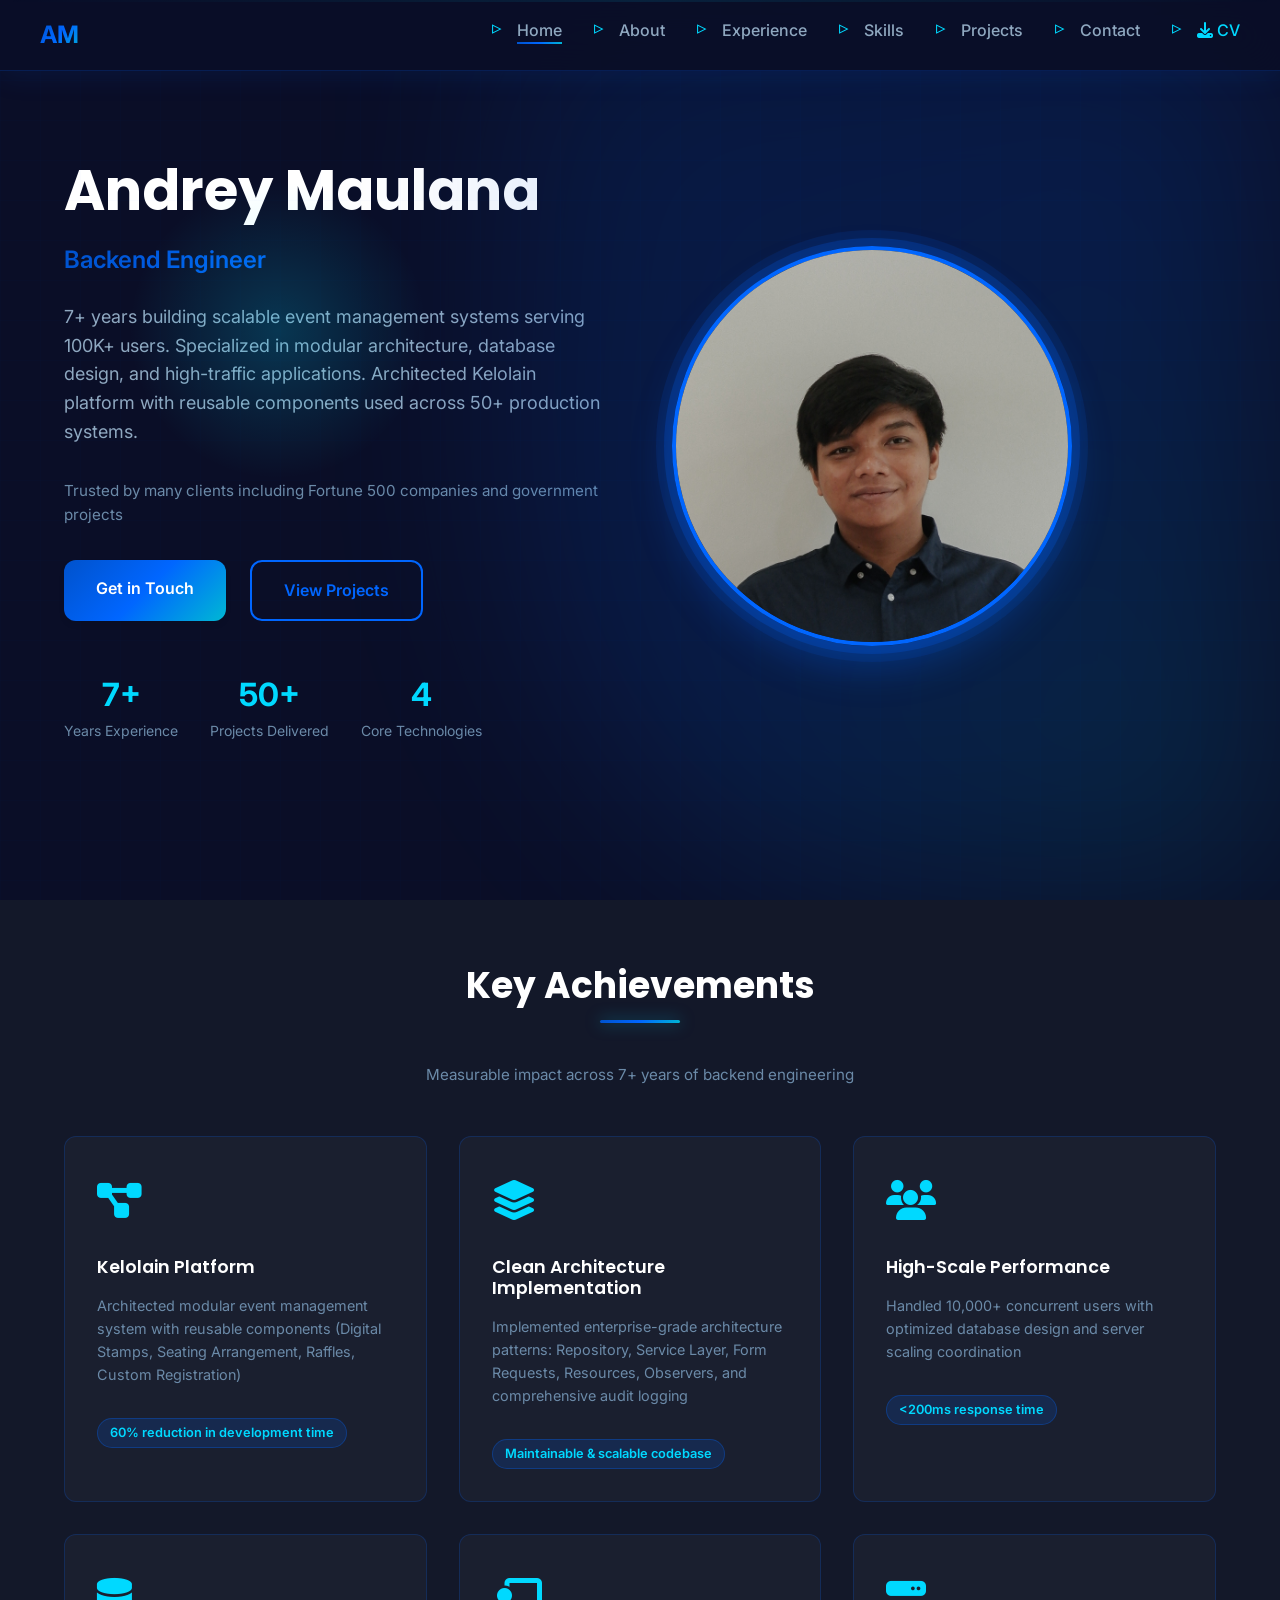
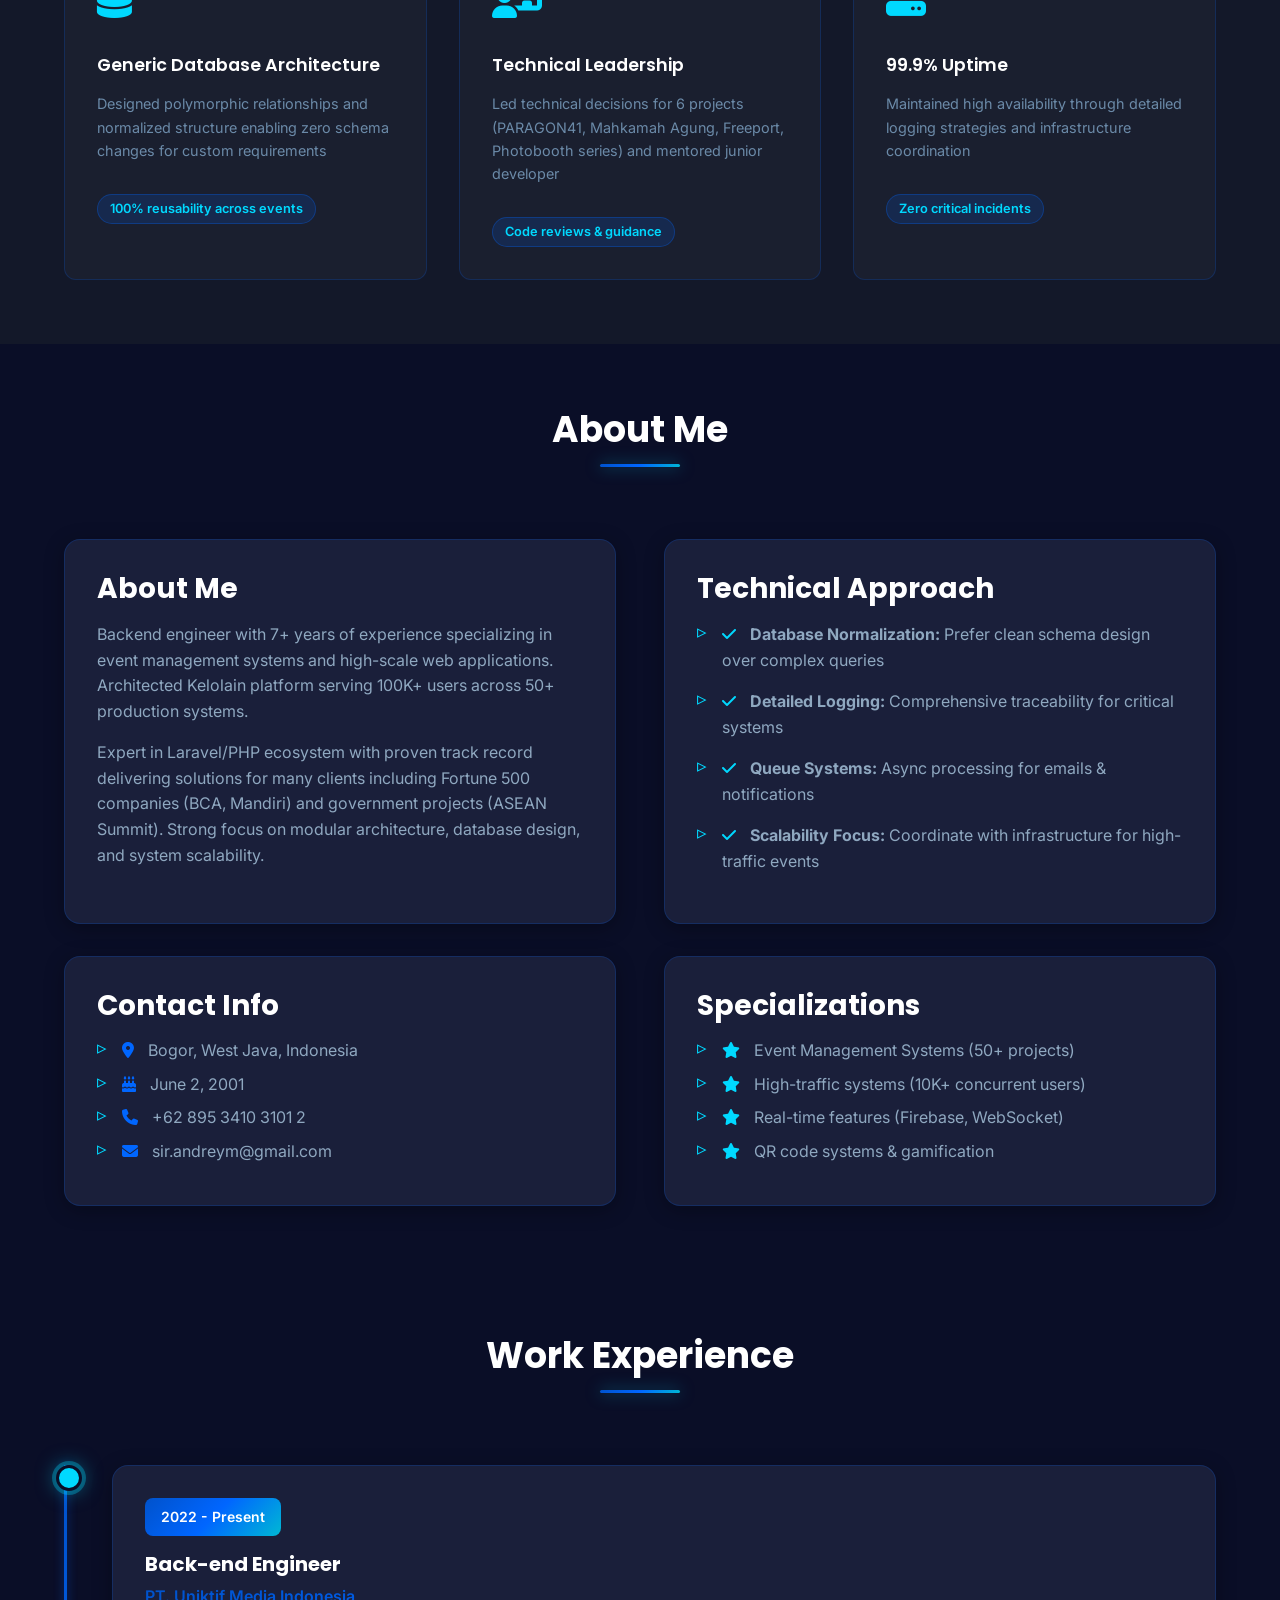
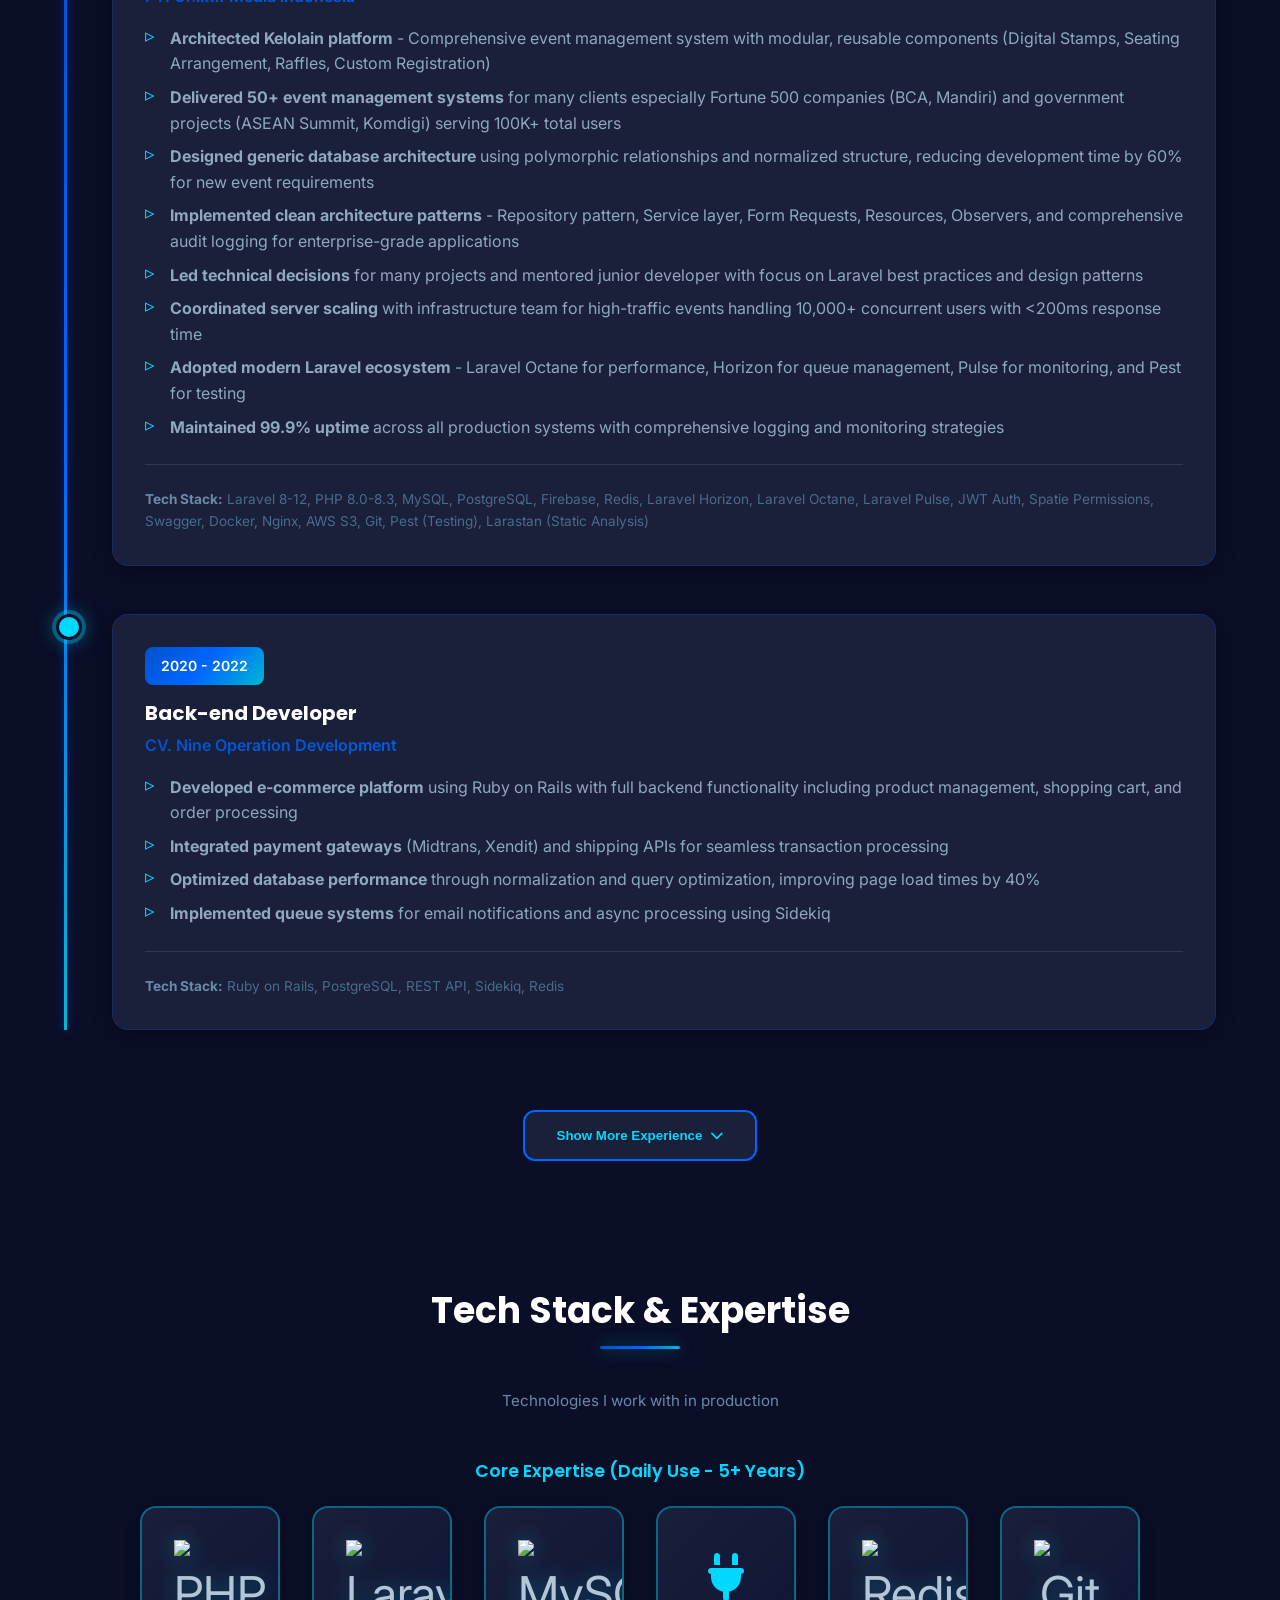
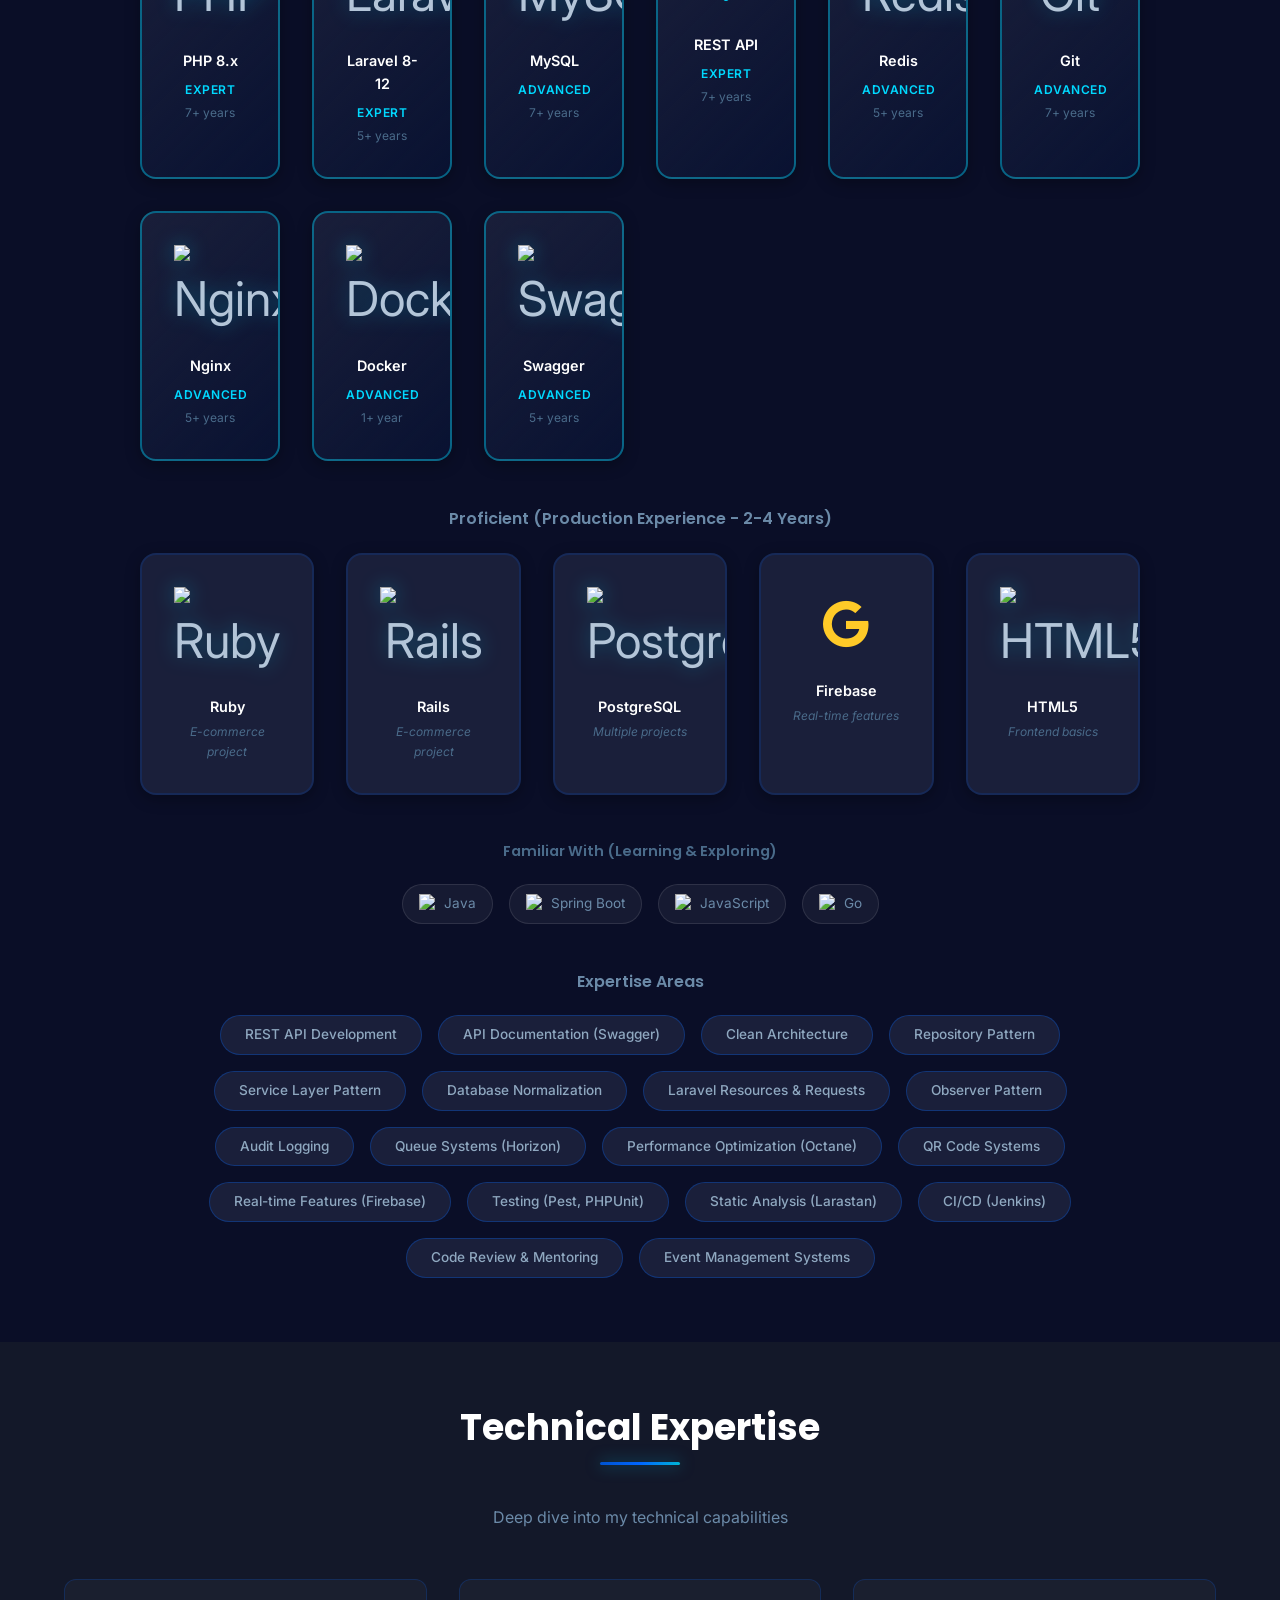
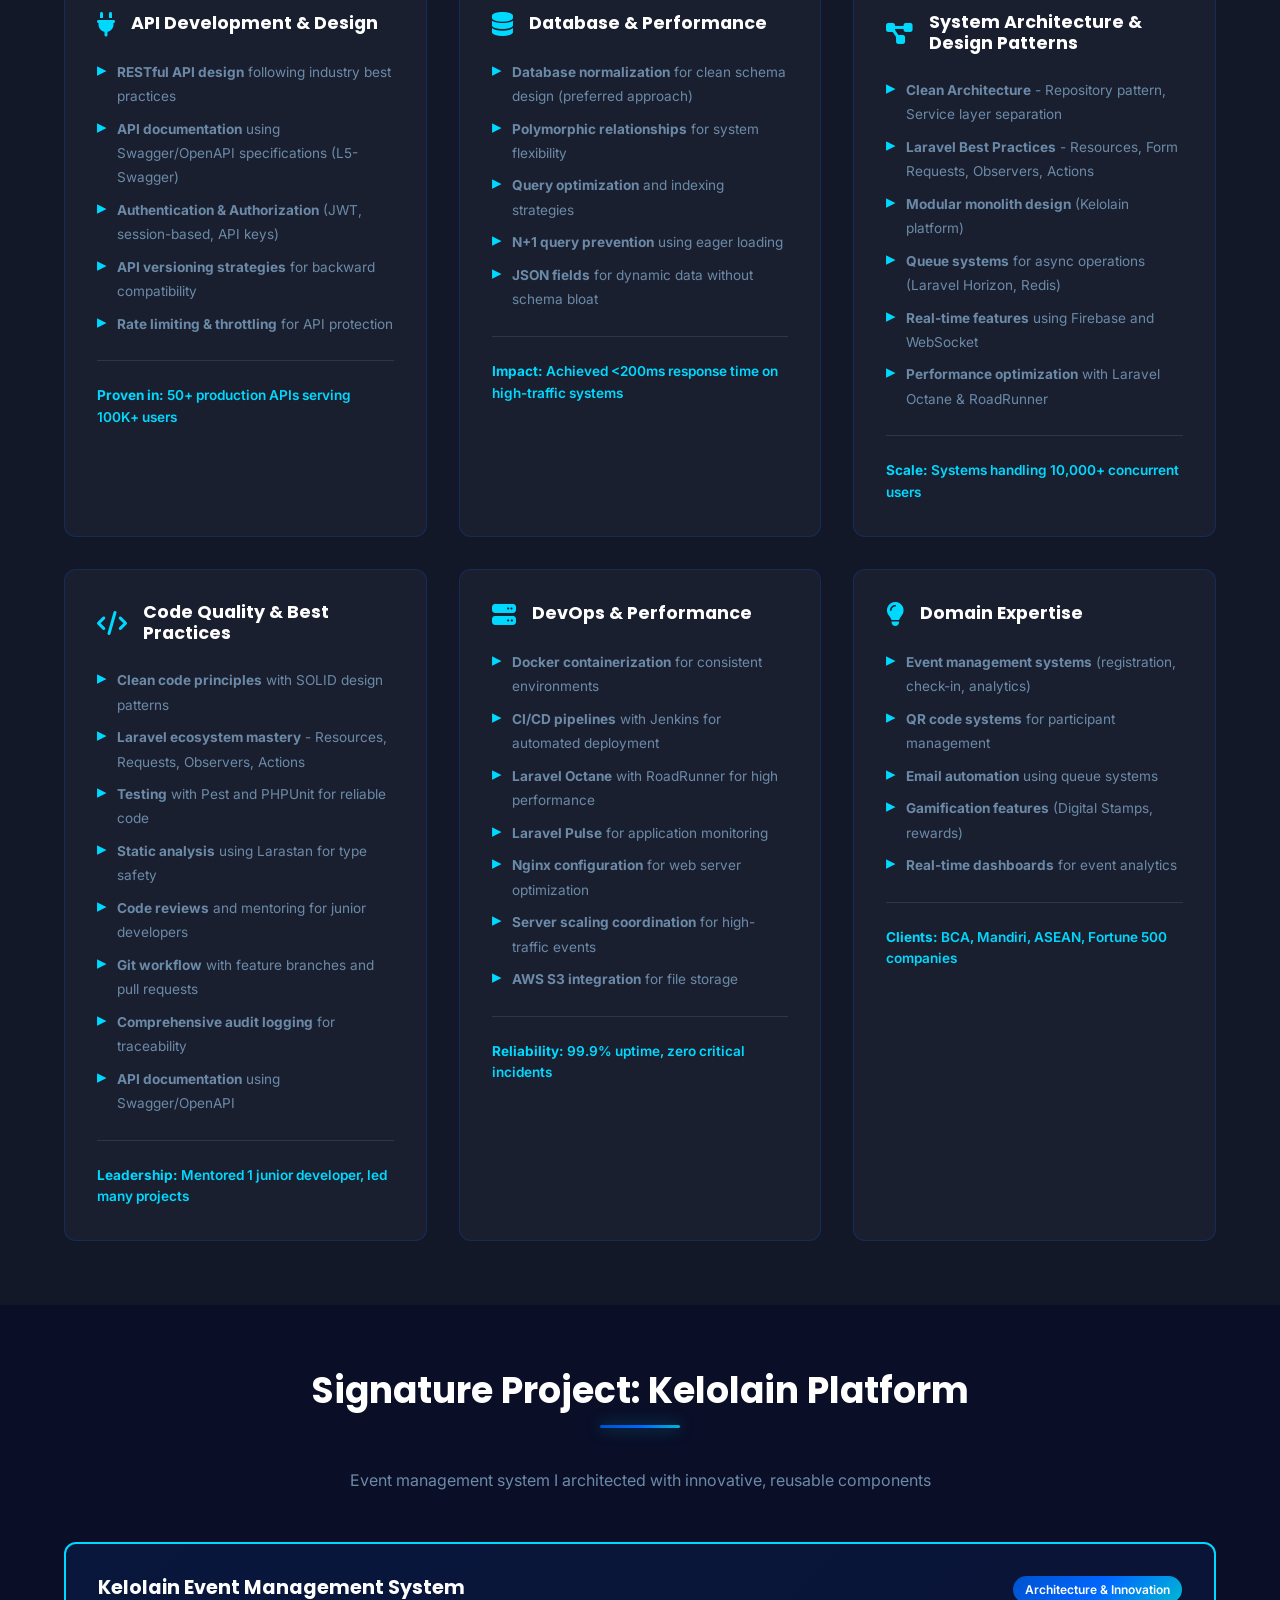
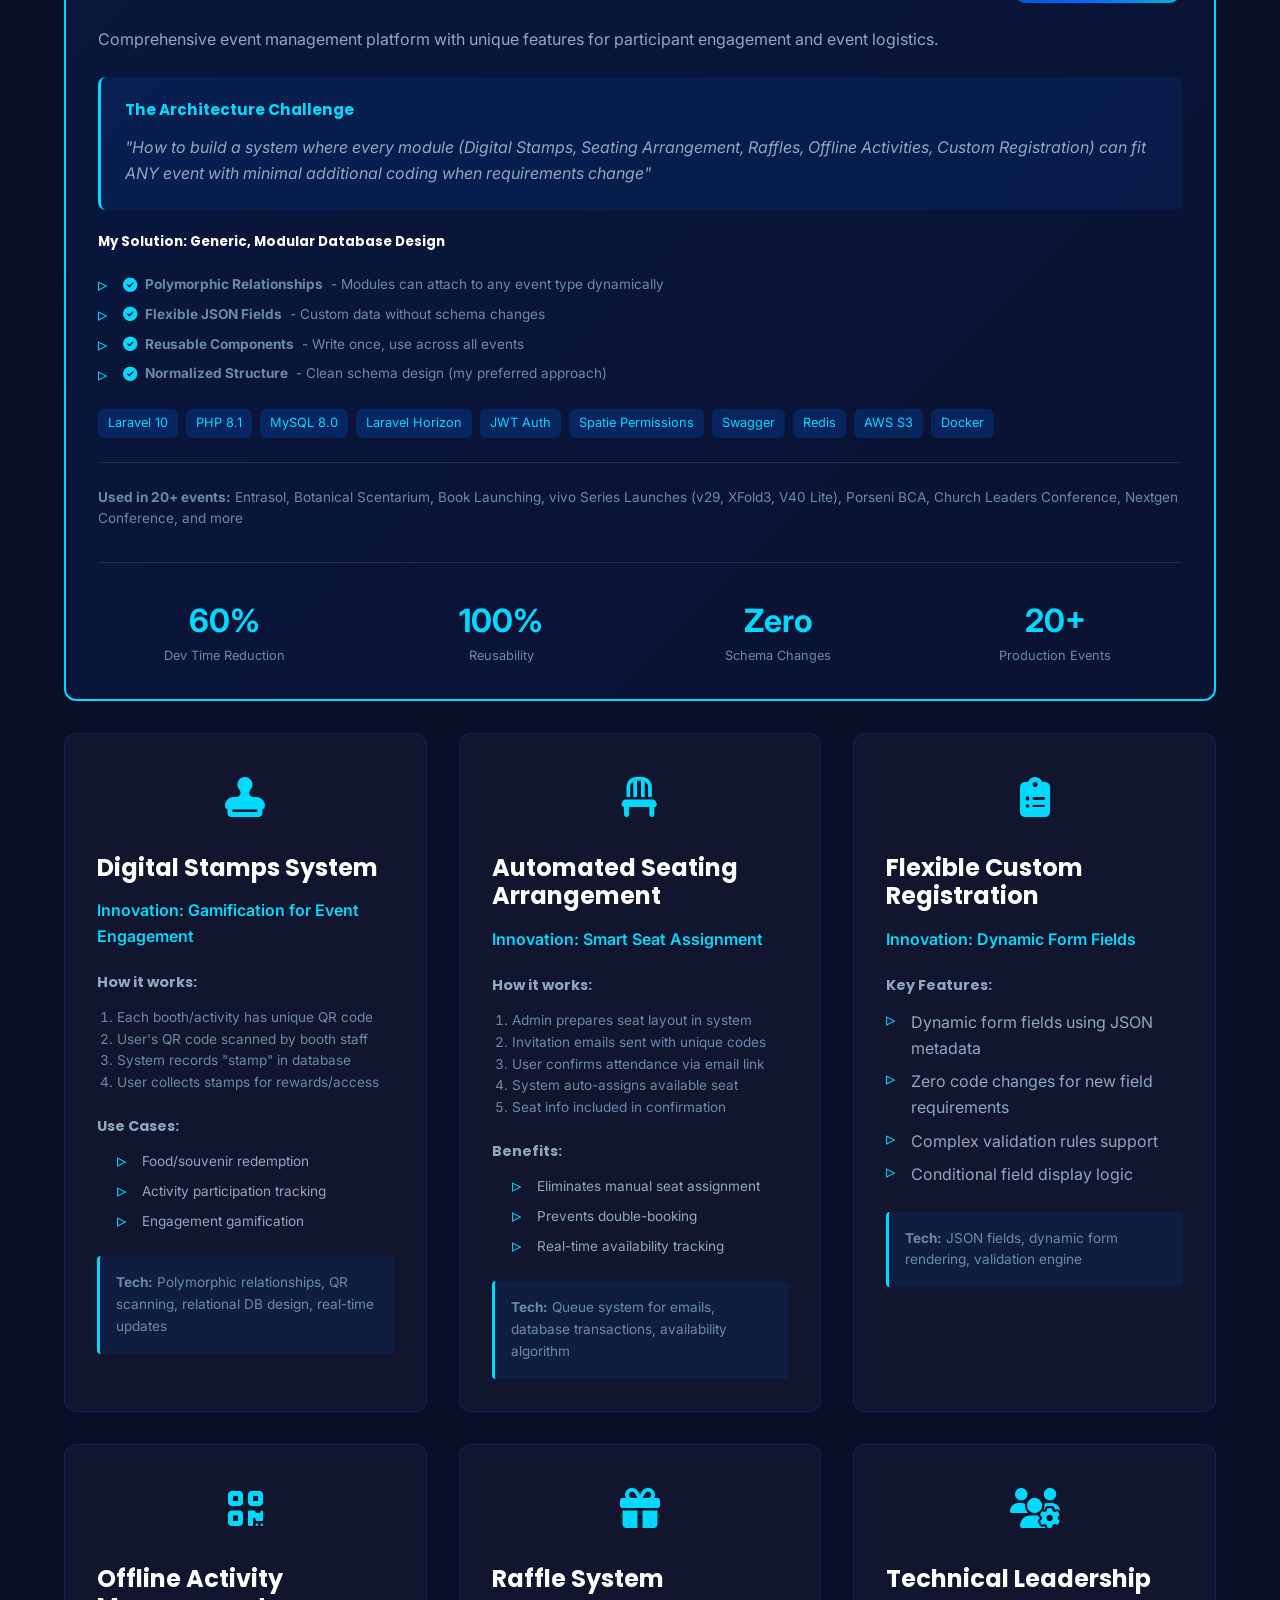
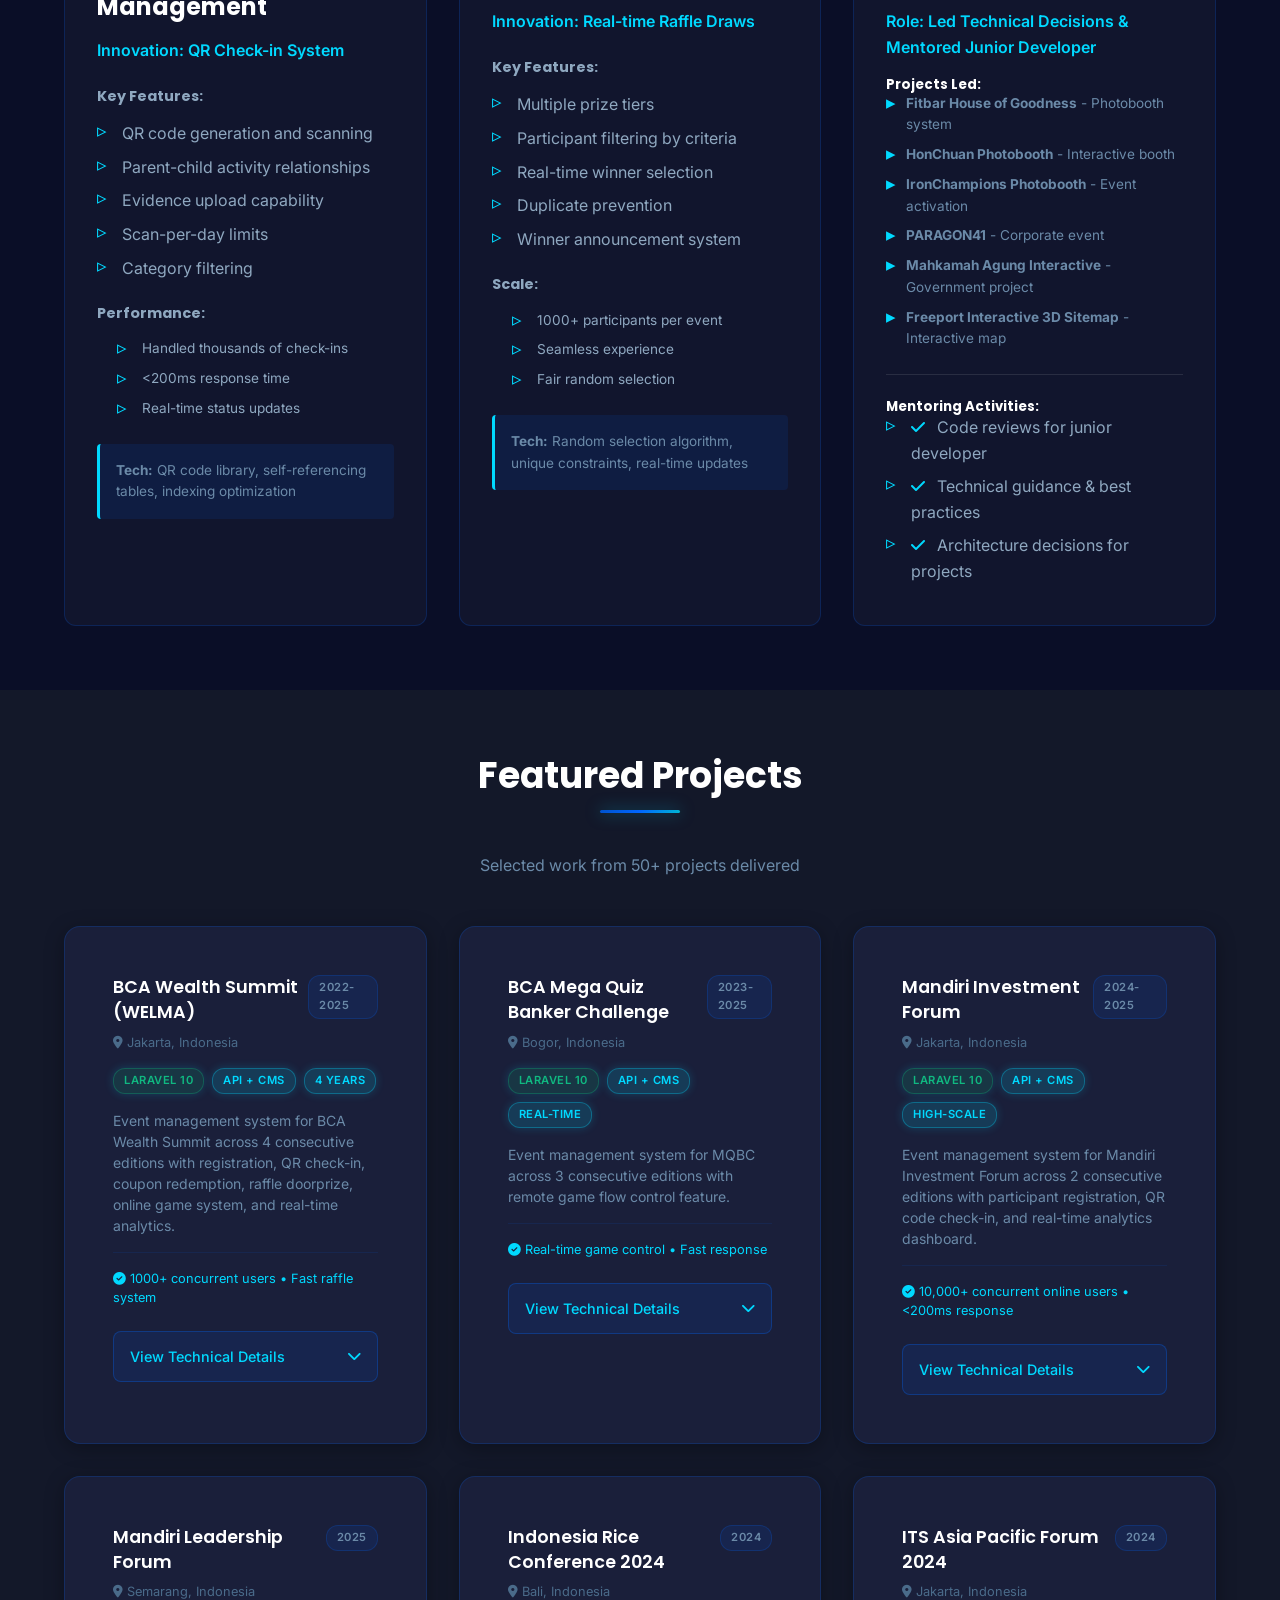
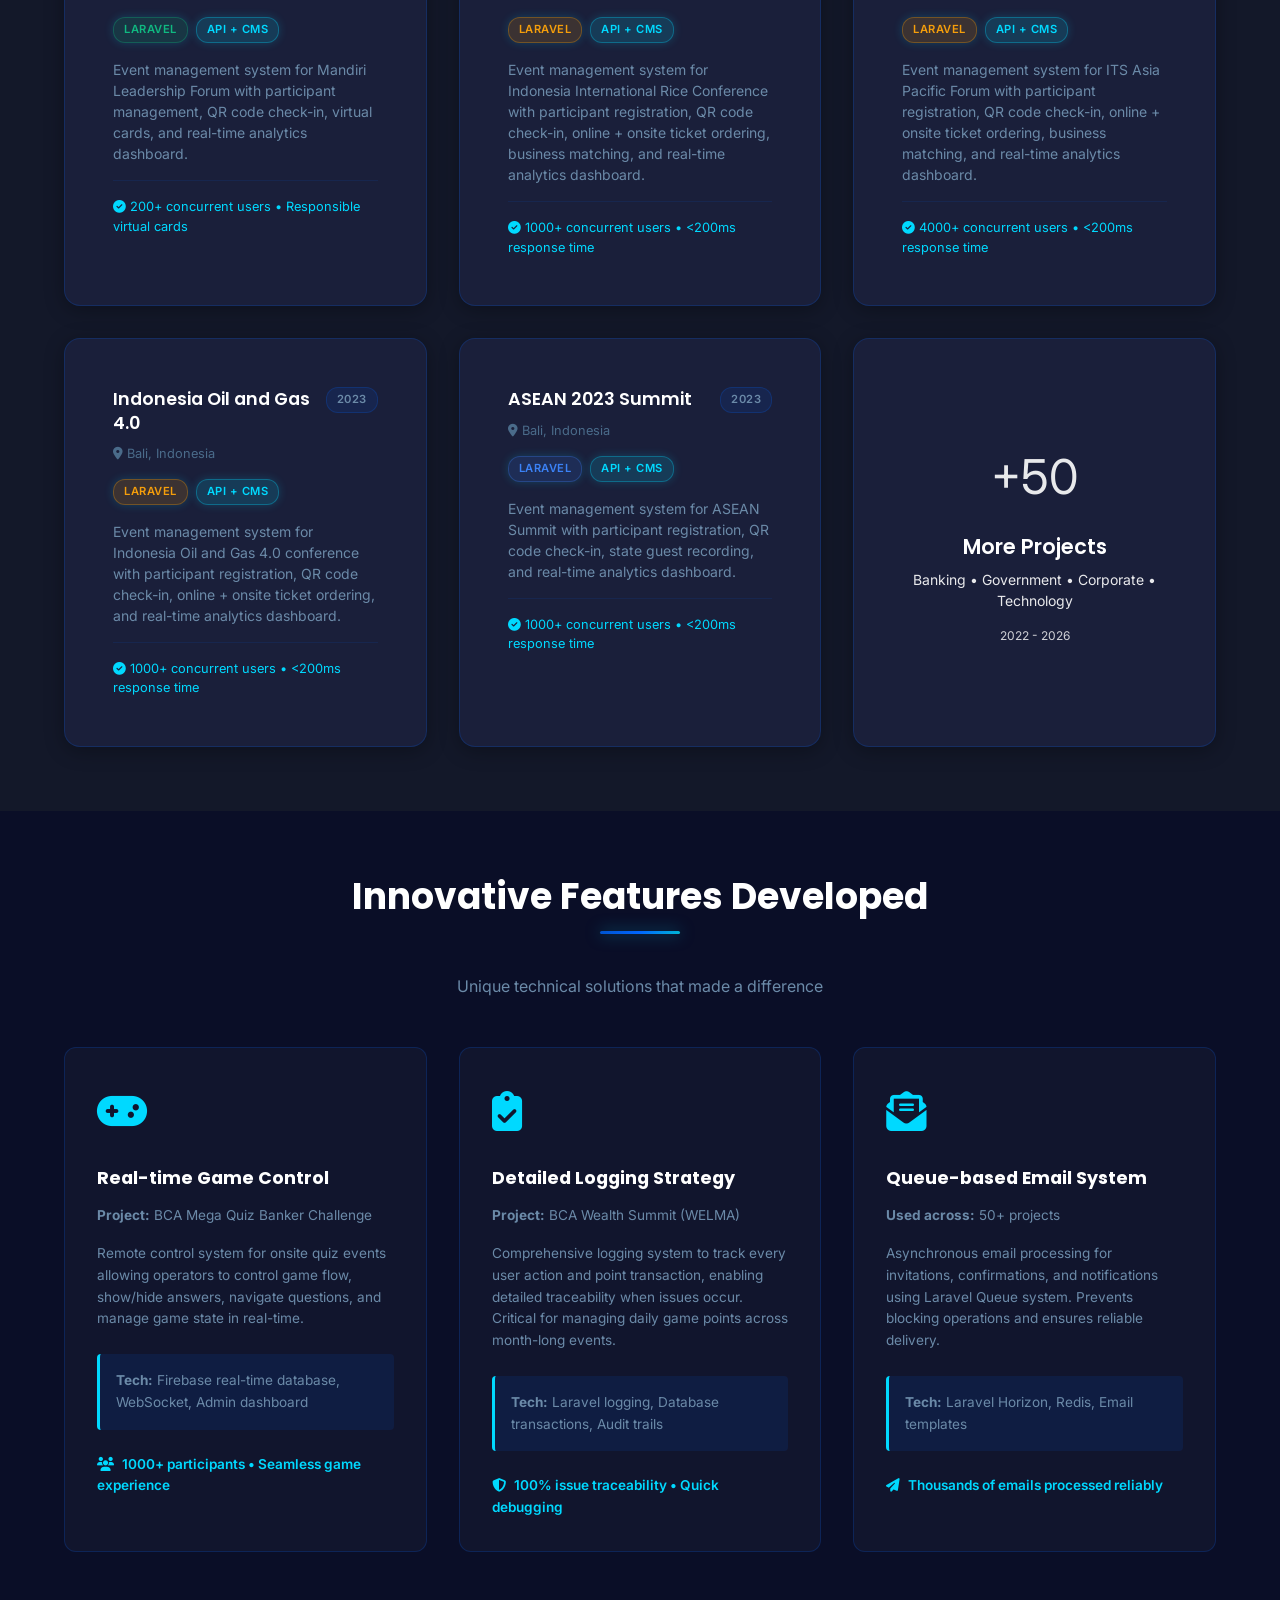
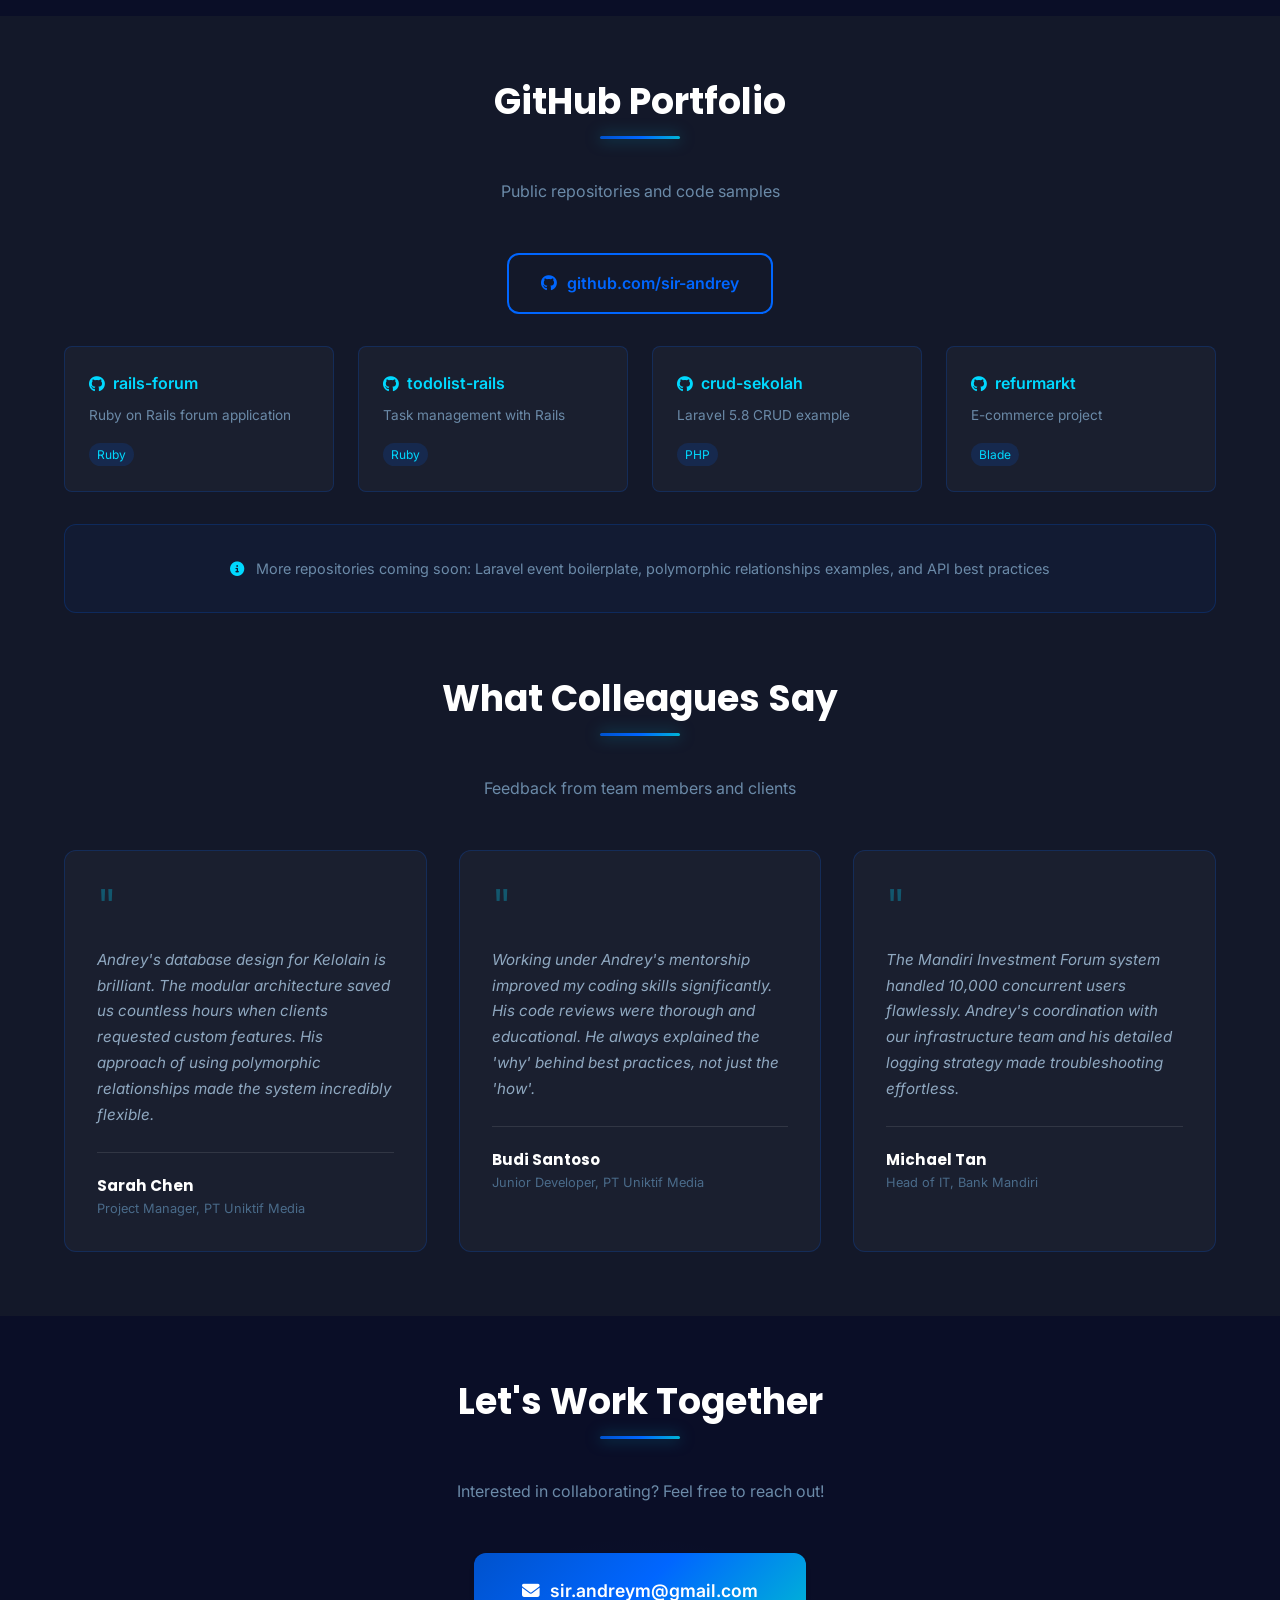
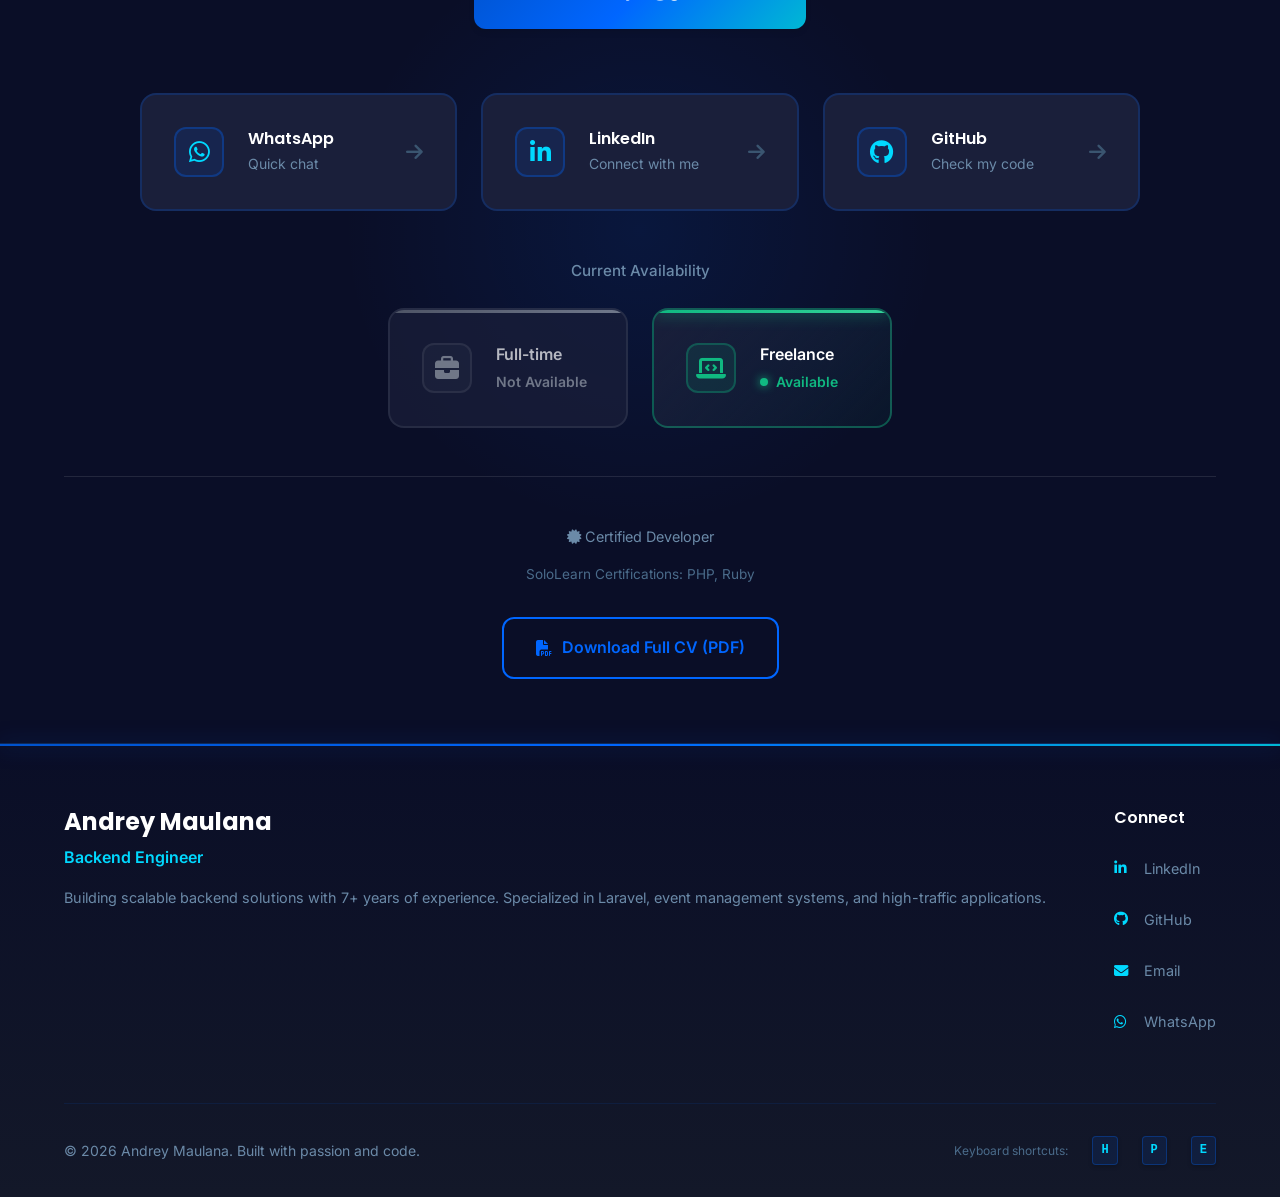
==== index.html @ e0f8d5b8 "Initial commit: Professional CV website - Clean deployment version" ====
<!DOCTYPE html>
<html lang="id">
<head>
  <meta charset="UTF-8">
  <meta name="viewport" content="width=device-width, initial-scale=1.0">
  <meta name="description" content="Andrey Maulana - Senior Backend Engineer with 7+ years experience. Specialized in Laravel, PHP, and event management systems. Architected Kelolain platform serving 100K+ users. Proven track record with BCA, Mandiri, ASEAN.">
  <meta name="keywords" content="Backend Engineer, Laravel Expert, PHP Developer, System Architect, Event Management Systems, REST API, Database Design, Jakarta, Indonesia, BCA, Mandiri">
  <meta name="author" content="Andrey Maulana">
  
  <!-- Open Graph Meta Tags -->
  <meta property="og:title" content="Andrey Maulana - Senior Backend Engineer">
  <meta property="og:description" content="Laravel Expert | System Architect | 7+ Years Experience. Architected Kelolain platform serving 100K+ users.">
  <meta property="og:image" content="assets/images/profile.jpg">
  <meta property="og:type" content="website">
  
  <!-- Twitter Card Meta Tags -->
  <meta name="twitter:card" content="summary_large_image">
  <meta name="twitter:title" content="Andrey Maulana - Senior Backend Engineer">
  <meta name="twitter:description" content="Laravel Expert | System Architect | 7+ Years Experience">
  
  <title>Andrey Maulana - Back-end Engineer</title>
  
  <!-- Favicon -->
  <link rel="icon" type="image/png" href="assets/images/favicon.png">
  
  <!-- Google Fonts -->
  <link rel="preconnect" href="https://fonts.googleapis.com">
  <link rel="preconnect" href="https://fonts.gstatic.com" crossorigin>
  <link href="https://fonts.googleapis.com/css2?family=Inter:wght@300;400;500;600;700&family=Poppins:wght@600;700;800&display=swap" rel="stylesheet">
  
  <!-- Font Awesome for Icons -->
  <link rel="stylesheet" href="https://cdnjs.cloudflare.com/ajax/libs/font-awesome/6.4.0/css/all.min.css">
  
  <!-- Custom CSS -->
  <link rel="stylesheet" href="assets/css/style.css">
</head>
<body>

  <!-- Scanline Effect -->
  <div class="scanline"></div>

  <!-- Header/Navigation -->
  <header class="header">
    <nav class="nav container">
      <div class="nav-logo">AM</div>
      <ul class="nav-menu">
        <li><a href="#home" class="nav-link active">Home</a></li>
        <li><a href="#about" class="nav-link">About</a></li>
        <li><a href="#experience" class="nav-link">Experience</a></li>
        <li><a href="#skills" class="nav-link">Skills</a></li>
        <li><a href="#projects" class="nav-link">Projects</a></li>
        <li><a href="#contact" class="nav-link">Contact</a></li>
        <li><a href="assets/cv/Andrey-Maulana-CV.pdf" download class="nav-link" style="color: var(--electric-blue);"><i class="fas fa-download"></i> CV</a></li>
      </ul>
      <button class="menu-toggle" aria-label="Toggle menu">
        <span></span>
        <span></span>
        <span></span>
      </button>
    </nav>
  </header>

  <!-- Hero Section -->
  <section id="home" class="hero section">
    <!-- Tech Grid Background -->
    <div style="position: absolute; top: 0; left: 0; right: 0; bottom: 0; opacity: 0.03; pointer-events: none; z-index: 0;">
      <svg width="100%" height="100%" xmlns="http://www.w3.org/2000/svg">
        <defs>
          <pattern id="grid" width="40" height="40" patternUnits="userSpaceOnUse">
            <path d="M 40 0 L 0 0 0 40" fill="none" stroke="#0066ff" stroke-width="1"/>
          </pattern>
        </defs>
        <rect width="100%" height="100%" fill="url(#grid)" />
      </svg>
    </div>
    <div class="container">
      <div class="hero-content">
        <div class="hero-text">
                    <h1>Andrey Maulana</h1>
          <p class="subtitle text-gradient">Backend Engineer</p>
          <p>7+ years building scalable event management systems serving 100K+ users. Specialized in modular architecture, database design, and high-traffic applications. Architected Kelolain platform with reusable components used across 50+ production systems.</p>
          <p style="margin-top: var(--spacing-sm); color: var(--gray-400); font-size: 0.95rem;">Trusted by many clients including Fortune 500 companies and government projects</p>
          <div class="hero-buttons">
            <a href="#contact" class="btn btn-primary">Get in Touch</a>
            <a href="#projects" class="btn btn-outline">View Projects</a>
          </div>
          
          <!-- Tech Stats -->
          <div style="display: flex; gap: var(--spacing-lg); margin-top: var(--spacing-xl); flex-wrap: wrap;">
            <div style="text-align: center;">
                            <div style="font-size: 2rem; font-weight: 700; color: var(--electric-blue);">7+</div>
              <div style="font-size: 0.875rem; color: var(--gray-400);">Years Experience</div>
            </div>
            <div style="text-align: center;">
                            <div style="font-size: 2rem; font-weight: 700; color: var(--electric-blue);">50+</div>
              <div style="font-size: 0.875rem; color: var(--gray-400);">Projects Delivered</div>
            </div>
            <div style="text-align: center;">
                            <div style="font-size: 2rem; font-weight: 700; color: var(--electric-blue);">4</div>
              <div style="font-size: 0.875rem; color: var(--gray-400);">Core Technologies</div>
            </div>
          </div>
        </div>
        <div class="hero-image">
          <img src="assets/images/profile.jpg" alt="Andrey Maulana" class="profile-photo">
        </div>
      </div>
    </div>
  </section>

  <!-- Key Achievements Section -->
  <section id="achievements" class="section" style="background: var(--dark-surface);">
    <div class="container">
      <div class="section-title">
        <h2>Key Achievements</h2>
        <p style="color: var(--gray-400); margin-top: var(--spacing-sm); font-size: 0.95rem;">Measurable impact across 7+ years of backend engineering</p>
      </div>
      
      <div class="achievements-grid">
        
        <div class="achievement-card">
          <div class="achievement-icon">
            <i class="fas fa-project-diagram"></i>
          </div>
          <h3>Kelolain Platform</h3>
          <p>Architected modular event management system with reusable components (Digital Stamps, Seating Arrangement, Raffles, Custom Registration)</p>
          <div class="achievement-metric">60% reduction in development time</div>
        </div>

        <div class="achievement-card">
          <div class="achievement-icon">
            <i class="fas fa-layer-group"></i>
          </div>
          <h3>Clean Architecture Implementation</h3>
          <p>Implemented enterprise-grade architecture patterns: Repository, Service Layer, Form Requests, Resources, Observers, and comprehensive audit logging</p>
          <div class="achievement-metric">Maintainable & scalable codebase</div>
        </div>

        <div class="achievement-card">
          <div class="achievement-icon">
            <i class="fas fa-users"></i>
          </div>
          <h3>High-Scale Performance</h3>
          <p>Handled 10,000+ concurrent users with optimized database design and server scaling coordination</p>
          <div class="achievement-metric">&lt;200ms response time</div>
        </div>

        <div class="achievement-card">
          <div class="achievement-icon">
            <i class="fas fa-database"></i>
          </div>
          <h3>Generic Database Architecture</h3>
          <p>Designed polymorphic relationships and normalized structure enabling zero schema changes for custom requirements</p>
          <div class="achievement-metric">100% reusability across events</div>
        </div>

        <div class="achievement-card">
          <div class="achievement-icon">
            <i class="fas fa-chalkboard-teacher"></i>
          </div>
          <h3>Technical Leadership</h3>
          <p>Led technical decisions for 6 projects (PARAGON41, Mahkamah Agung, Freeport, Photobooth series) and mentored junior developer</p>
          <div class="achievement-metric">Code reviews & guidance</div>
        </div>

        <div class="achievement-card">
          <div class="achievement-icon">
            <i class="fas fa-server"></i>
          </div>
          <h3>99.9% Uptime</h3>
          <p>Maintained high availability through detailed logging strategies and infrastructure coordination</p>
          <div class="achievement-metric">Zero critical incidents</div>
        </div>

      </div>
    </div>
  </section>

  <!-- About/Profile Section -->
  <section id="about" class="section" style="background: var(--dark-bg);">
    <div class="container">
            <div class="section-title">
        <h2>About Me</h2>
      </div>
      <div class="grid grid-2">
        <div class="card">
          <h3>About Me</h3>
          <p>Backend engineer with 7+ years of experience specializing in event management systems and high-scale web applications. Architected Kelolain platform serving 100K+ users across 50+ production systems.</p>
          <p>Expert in Laravel/PHP ecosystem with proven track record delivering solutions for many clients including Fortune 500 companies (BCA, Mandiri) and government projects (ASEAN Summit). Strong focus on modular architecture, database design, and system scalability.</p>
        </div>
        <div class="card">
          <h3>Technical Approach</h3>
          <ul style="list-style: none; padding-left: 0;">
            <li style="margin-bottom: var(--spacing-sm);"><i class="fas fa-check" style="color: var(--electric-blue); margin-right: 10px;"></i> 
                <strong>Database Normalization:</strong> Prefer clean schema design over complex queries</li>
            <li style="margin-bottom: var(--spacing-sm);"><i class="fas fa-check" style="color: var(--electric-blue); margin-right: 10px;"></i> 
                <strong>Detailed Logging:</strong> Comprehensive traceability for critical systems</li>
            <li style="margin-bottom: var(--spacing-sm);"><i class="fas fa-check" style="color: var(--electric-blue); margin-right: 10px;"></i> 
                <strong>Queue Systems:</strong> Async processing for emails & notifications</li>
            <li style="margin-bottom: var(--spacing-sm);"><i class="fas fa-check" style="color: var(--electric-blue); margin-right: 10px;"></i> 
                <strong>Scalability Focus:</strong> Coordinate with infrastructure for high-traffic events</li>
          </ul>
        </div>
      </div>
      
      <div class="grid grid-2" style="margin-top: var(--spacing-lg);">
        <div class="card">
          <h3>Contact Info</h3>
          <ul style="list-style: none; padding-left: 0;">
            <li style="margin-bottom: var(--spacing-xs);"><i class="fas fa-map-marker-alt" style="color: var(--primary-blue); margin-right: 10px;"></i> Bogor, West Java, Indonesia</li>
            <li style="margin-bottom: var(--spacing-xs);"><i class="fas fa-birthday-cake" style="color: var(--primary-blue); margin-right: 10px;"></i> June 2, 2001</li>
            <li style="margin-bottom: var(--spacing-xs);"><i class="fas fa-phone" style="color: var(--primary-blue); margin-right: 10px;"></i> +62 895 3410 3101 2</li>
            <li style="margin-bottom: var(--spacing-xs);"><i class="fas fa-envelope" style="color: var(--primary-blue); margin-right: 10px;"></i> sir.andreym@gmail.com</li>
          </ul>
        </div>
        <div class="card">
          <h3>Specializations</h3>
          <ul style="list-style: none; padding-left: 0;">
            <li style="margin-bottom: var(--spacing-xs);"><i class="fas fa-star" style="color: var(--electric-blue); margin-right: 10px;"></i> 
                Event Management Systems (50+ projects)</li>
            <li style="margin-bottom: var(--spacing-xs);"><i class="fas fa-star" style="color: var(--electric-blue); margin-right: 10px;"></i> 
                High-traffic systems (10K+ concurrent users)</li>
            <li style="margin-bottom: var(--spacing-xs);"><i class="fas fa-star" style="color: var(--electric-blue); margin-right: 10px;"></i> 
                Real-time features (Firebase, WebSocket)</li>
            <li style="margin-bottom: var(--spacing-xs);"><i class="fas fa-star" style="color: var(--electric-blue); margin-right: 10px;"></i> 
                QR code systems & gamification</li>
          </ul>
        </div>
      </div>
    </div>
  </section>

  <!-- Experience Section -->
  <section id="experience" class="section" style="background: var(--dark-bg);">
    <div class="container">
            <div class="section-title">
        <h2>Work Experience</h2>
      </div>
      <div class="timeline">
        
        <!-- Experience 1 -->
        <div class="timeline-item">
          <div class="timeline-content">
            <span class="timeline-date">2022 - Present</span>
            <h3 class="timeline-title">Back-end Engineer</h3>
            <p class="timeline-company">PT. Uniktif Media Indonesia</p>
            <ul>
              <li><strong>Architected Kelolain platform</strong> - Comprehensive event management system with modular, reusable components (Digital Stamps, Seating Arrangement, Raffles, Custom Registration)</li>
              <li><strong>Delivered 50+ event management systems</strong> for many clients especially Fortune 500 companies (BCA, Mandiri) and government projects (ASEAN Summit, Komdigi) serving 100K+ total users</li>
              <li><strong>Designed generic database architecture</strong> using polymorphic relationships and normalized structure, reducing development time by 60% for new event requirements</li>
              <li><strong>Implemented clean architecture patterns</strong> - Repository pattern, Service layer, Form Requests, Resources, Observers, and comprehensive audit logging for enterprise-grade applications</li>
              <li><strong>Led technical decisions</strong> for many projects and mentored junior developer with focus on Laravel best practices and design patterns</li>
              <li><strong>Coordinated server scaling</strong> with infrastructure team for high-traffic events handling 10,000+ concurrent users with &lt;200ms response time</li>
              <li><strong>Adopted modern Laravel ecosystem</strong> - Laravel Octane for performance, Horizon for queue management, Pulse for monitoring, and Pest for testing</li>
              <li><strong>Maintained 99.9% uptime</strong> across all production systems with comprehensive logging and monitoring strategies</li>
            </ul>
            <div class="tech-stack-timeline">
              <strong>Tech Stack:</strong> Laravel 8-12, PHP 8.0-8.3, MySQL, PostgreSQL, Firebase, Redis, Laravel Horizon, Laravel Octane, Laravel Pulse, JWT Auth, Spatie Permissions, Swagger, Docker, Nginx, AWS S3, Git, Pest (Testing), Larastan (Static Analysis)
            </div>
          </div>
        </div>

        <!-- Experience 2 -->
        <div class="timeline-item">
          <div class="timeline-content">
            <span class="timeline-date">2020 - 2022</span>
            <h3 class="timeline-title">Back-end Developer</h3>
            <p class="timeline-company">CV. Nine Operation Development</p>
            <ul>
              <li><strong>Developed e-commerce platform</strong> using Ruby on Rails with full backend functionality including product management, shopping cart, and order processing</li>
              <li><strong>Integrated payment gateways</strong> (Midtrans, Xendit) and shipping APIs for seamless transaction processing</li>
              <li><strong>Optimized database performance</strong> through normalization and query optimization, improving page load times by 40%</li>
              <li><strong>Implemented queue systems</strong> for email notifications and async processing using Sidekiq</li>
            </ul>
            <div class="tech-stack-timeline">
              <strong>Tech Stack:</strong> Ruby on Rails, PostgreSQL, REST API, Sidekiq, Redis
            </div>
          </div>
        </div>

        <!-- Experience 3 -->
        <div class="timeline-item hidden">
          <div class="timeline-content">
            <span class="timeline-date">2019 - 2020</span>
            <h3 class="timeline-title">IT Staff</h3>
            <p class="timeline-company">PT. Module Intracs Yasatama</p>
            <ul>
              <li><strong>Built monitoring applications</strong> for SAP and Mobile Topup systems ensuring system health and performance tracking</li>
              <li><strong>Developed REST APIs</strong> for Mobile Topup services using Laravel Lumen with comprehensive API documentation</li>
              <li><strong>Maintained and troubleshot</strong> internal systems ensuring high availability and quick incident resolution</li>
            </ul>
            <div class="tech-stack-timeline">
              <strong>Tech Stack:</strong> Laravel Lumen, REST API, MySQL
            </div>
          </div>
        </div>

        <!-- Experience 4 -->
        <div class="timeline-item hidden">
          <div class="timeline-content">
                        <span class="timeline-date">2018</span>
            <h3 class="timeline-title">Data Entry Intern</h3>
            <p class="timeline-company">PT. Sangkuriang Internasional</p>
            <ul>
              <li>Managed data entry for web-based systems</li>
              <li>Created documentation reports for website operations</li>
            </ul>
          </div>
        </div>

      </div>
      
      <!-- Show More Button -->
      <div style="text-align: center; margin-top: var(--spacing-lg);">
                <button class="show-more-experience" onclick="toggleExperience(this)">
          <span>Show More Experience</span>
          <i class="fas fa-chevron-down"></i>
        </button>
      </div>
    </div>
  </section>

    <!-- Skills Section -->
  <section id="skills" class="section" style="background: var(--dark-bg);">
    <div class="container">
      <div class="section-title">
        <h2>Tech Stack & Expertise</h2>
        <p style="color: var(--gray-400); margin-top: var(--spacing-sm); font-size: 0.95rem;">Technologies I work with in production</p>
      </div>
      
      <!-- Core Expertise (Daily Use - 7+ Years) -->
      <div style="margin-bottom: var(--spacing-xl);">
        <h3 style="color: var(--electric-blue); font-size: 1.1rem; margin-bottom: var(--spacing-md); text-align: center; font-weight: 600;">Core Expertise (Daily Use - 5+ Years)</h3>
        <div class="skills-grid" style="grid-template-columns: repeat(auto-fit, minmax(140px, 1fr)); max-width: 1000px; margin: 0 auto;">
          
          <div class="skill-item skill-primary">
            <div class="skill-icon">
              <img src="https://cdn.jsdelivr.net/gh/devicons/devicon/icons/php/php-original.svg" alt="PHP">
            </div>
            <div class="skill-name">PHP 8.x</div>
            <div class="skill-level">Expert</div>
            <div class="skill-years">7+ years</div>
          </div>

          <div class="skill-item skill-primary">
            <div class="skill-icon">
              <img src="https://cdn.jsdelivr.net/gh/devicons/devicon/icons/laravel/laravel-original.svg" alt="Laravel">
            </div>
            <div class="skill-name">Laravel 8-12</div>
            <div class="skill-level">Expert</div>
            <div class="skill-years">5+ years</div>
          </div>

          <div class="skill-item skill-primary">
            <div class="skill-icon">
              <img src="https://cdn.jsdelivr.net/gh/devicons/devicon/icons/mysql/mysql-original.svg" alt="MySQL">
            </div>
            <div class="skill-name">MySQL</div>
            <div class="skill-level">Advanced</div>
            <div class="skill-years">7+ years</div>
          </div>

          <div class="skill-item skill-primary">
            <div class="skill-icon">
              <i class="fas fa-plug" style="color: var(--electric-blue); font-size: 3rem;"></i>
            </div>
            <div class="skill-name">REST API</div>
            <div class="skill-level">Expert</div>
            <div class="skill-years">7+ years</div>
          </div>

          <div class="skill-item skill-primary">
            <div class="skill-icon">
              <img src="https://cdn.jsdelivr.net/gh/devicons/devicon/icons/redis/redis-original.svg" alt="Redis">
            </div>
            <div class="skill-name">Redis</div>
            <div class="skill-level">Advanced</div>
            <div class="skill-years">5+ years</div>
          </div>

          <div class="skill-item skill-primary">
            <div class="skill-icon">
              <img src="https://cdn.jsdelivr.net/gh/devicons/devicon/icons/git/git-original.svg" alt="Git">
            </div>
            <div class="skill-name">Git</div>
            <div class="skill-level">Advanced</div>
            <div class="skill-years">7+ years</div>
          </div>

          <div class="skill-item skill-primary">
            <div class="skill-icon">
              <img src="https://cdn.jsdelivr.net/gh/devicons/devicon/icons/nginx/nginx-original.svg" alt="Nginx">
            </div>
            <div class="skill-name">Nginx</div>
            <div class="skill-level">Advanced</div>
            <div class="skill-years">5+ years</div>
          </div>

          <div class="skill-item skill-primary">
            <div class="skill-icon">
              <img src="https://cdn.jsdelivr.net/gh/devicons/devicon/icons/docker/docker-original.svg" alt="Docker">
            </div>
            <div class="skill-name">Docker</div>
            <div class="skill-level">Advanced</div>
            <div class="skill-years">1+ year</div>
          </div>

          <div class="skill-item skill-primary">
            <div class="skill-icon">
              <img src="https://cdn.jsdelivr.net/gh/devicons/devicon/icons/swagger/swagger-original.svg" alt="Swagger">
            </div>
            <div class="skill-name">Swagger</div>
            <div class="skill-level">Advanced</div>
            <div class="skill-years">5+ years</div>
          </div>

        </div>
      </div>

      <!-- Proficient (Production Experience - 2-4 Years) -->
      <div style="margin-bottom: var(--spacing-xl);">
        <h3 style="color: var(--gray-400); font-size: 1rem; margin-bottom: var(--spacing-md); text-align: center; font-weight: 600;">Proficient (Production Experience - 2-4 Years)</h3>
        <div class="skills-grid" style="grid-template-columns: repeat(auto-fit, minmax(140px, 1fr)); max-width: 1000px; margin: 0 auto;">

          <div class="skill-item skill-secondary">
            <div class="skill-icon">
              <img src="https://cdn.jsdelivr.net/gh/devicons/devicon/icons/ruby/ruby-original.svg" alt="Ruby">
            </div>
            <div class="skill-name">Ruby</div>
            <div class="skill-context">E-commerce project</div>
          </div>

          <div class="skill-item skill-secondary">
            <div class="skill-icon">
              <img src="https://cdn.jsdelivr.net/gh/devicons/devicon/icons/rails/rails-plain.svg" alt="Rails">
            </div>
            <div class="skill-name">Rails</div>
            <div class="skill-context">E-commerce project</div>
          </div>

          <div class="skill-item skill-secondary">
            <div class="skill-icon">
              <img src="https://cdn.jsdelivr.net/gh/devicons/devicon/icons/postgresql/postgresql-original.svg" alt="PostgreSQL">
            </div>
            <div class="skill-name">PostgreSQL</div>
            <div class="skill-context">Multiple projects</div>
          </div>

          <div class="skill-item skill-secondary">
            <div class="skill-icon">
              <i class="fab fa-google" style="color: #FFCA28; font-size: 3rem;"></i>
            </div>
            <div class="skill-name">Firebase</div>
            <div class="skill-context">Real-time features</div>
          </div>

          <div class="skill-item skill-secondary">
            <div class="skill-icon">
              <img src="https://cdn.jsdelivr.net/gh/devicons/devicon/icons/html5/html5-original.svg" alt="HTML5">
            </div>
            <div class="skill-name">HTML5</div>
            <div class="skill-context">Frontend basics</div>
          </div>

        </div>
      </div>

      <!-- Familiar With (Learning & Exploring) -->
      <div style="margin-bottom: var(--spacing-xl);">
        <h3 style="color: var(--gray-500); font-size: 0.9rem; margin-bottom: var(--spacing-md); text-align: center; font-weight: 600;">Familiar With (Learning & Exploring)</h3>
        <div style="display: flex; gap: var(--spacing-sm); justify-content: center; flex-wrap: wrap;">
          
          <span class="tech-badge">
            <img src="https://cdn.jsdelivr.net/gh/devicons/devicon/icons/java/java-original.svg" 
                 alt="Java" style="width: 20px; height: 20px; margin-right: 5px; vertical-align: middle;">
            Java
          </span>

          <span class="tech-badge">
            <img src="https://cdn.jsdelivr.net/gh/devicons/devicon/icons/spring/spring-original.svg" 
                 alt="Spring Boot" style="width: 20px; height: 20px; margin-right: 5px; vertical-align: middle;">
            Spring Boot
          </span>

          <span class="tech-badge">
            <img src="https://cdn.jsdelivr.net/gh/devicons/devicon/icons/javascript/javascript-original.svg" 
                 alt="JavaScript" style="width: 20px; height: 20px; margin-right: 5px; vertical-align: middle;">
            JavaScript
          </span>

          <span class="tech-badge">
            <img src="https://cdn.jsdelivr.net/gh/devicons/devicon/icons/go/go-original.svg" 
                 alt="Go" style="width: 20px; height: 20px; margin-right: 5px; vertical-align: middle;">
            Go
          </span>

        </div>
      </div>

      <!-- Expertise Areas -->
      <div style="max-width: 1000px; margin: 0 auto;">
        <h3 style="color: var(--gray-400); font-size: 1rem; margin-bottom: var(--spacing-md); text-align: center; font-weight: 600;">Expertise Areas</h3>
        <div style="display: flex; gap: var(--spacing-sm); justify-content: center; flex-wrap: wrap;">
          <span class="expertise-badge">REST API Development</span>
          <span class="expertise-badge">API Documentation (Swagger)</span>
          <span class="expertise-badge">Clean Architecture</span>
          <span class="expertise-badge">Repository Pattern</span>
          <span class="expertise-badge">Service Layer Pattern</span>
          <span class="expertise-badge">Database Normalization</span>
          <span class="expertise-badge">Laravel Resources & Requests</span>
          <span class="expertise-badge">Observer Pattern</span>
          <span class="expertise-badge">Audit Logging</span>
          <span class="expertise-badge">Queue Systems (Horizon)</span>
          <span class="expertise-badge">Performance Optimization (Octane)</span>
          <span class="expertise-badge">QR Code Systems</span>
          <span class="expertise-badge">Real-time Features (Firebase)</span>
          <span class="expertise-badge">Testing (Pest, PHPUnit)</span>
          <span class="expertise-badge">Static Analysis (Larastan)</span>
          <span class="expertise-badge">CI/CD (Jenkins)</span>
          <span class="expertise-badge">Code Review & Mentoring</span>
          <span class="expertise-badge">Event Management Systems</span>
        </div>
      </div>

    </div>
  </section>

  <!-- Technical Expertise Section -->
  <section id="technical-expertise" class="section" style="background: var(--dark-surface);">
    <div class="container">
      <div class="section-title">
        <h2>Technical Expertise</h2>
        <p style="color: var(--gray-400); margin-top: var(--spacing-sm);">Deep dive into my technical capabilities</p>
      </div>

      <div class="expertise-grid">
        
        <!-- API Development -->
        <div class="expertise-card">
          <div class="expertise-header">
            <i class="fas fa-plug"></i>
            <h3>API Development & Design</h3>
          </div>
          <ul>
            <li><strong>RESTful API design</strong> following industry best practices</li>
            <li><strong>API documentation</strong> using Swagger/OpenAPI specifications (L5-Swagger)</li>
            <li><strong>Authentication & Authorization</strong> (JWT, session-based, API keys)</li>
            <li><strong>API versioning strategies</strong> for backward compatibility</li>
            <li><strong>Rate limiting & throttling</strong> for API protection</li>
          </ul>
          <div class="expertise-proof">
            <strong>Proven in:</strong> 50+ production APIs serving 100K+ users
          </div>
        </div>

        <!-- Database & Performance -->
        <div class="expertise-card">
          <div class="expertise-header">
            <i class="fas fa-database"></i>
            <h3>Database & Performance</h3>
          </div>
          <ul>
            <li><strong>Database normalization</strong> for clean schema design (preferred approach)</li>
            <li><strong>Polymorphic relationships</strong> for system flexibility</li>
            <li><strong>Query optimization</strong> and indexing strategies</li>
            <li><strong>N+1 query prevention</strong> using eager loading</li>
            <li><strong>JSON fields</strong> for dynamic data without schema bloat</li>
          </ul>
          <div class="expertise-proof">
            <strong>Impact:</strong> Achieved &lt;200ms response time on high-traffic systems
          </div>
        </div>

        <!-- System Architecture -->
        <div class="expertise-card">
          <div class="expertise-header">
            <i class="fas fa-project-diagram"></i>
            <h3>System Architecture & Design Patterns</h3>
          </div>
          <ul>
            <li><strong>Clean Architecture</strong> - Repository pattern, Service layer separation</li>
            <li><strong>Laravel Best Practices</strong> - Resources, Form Requests, Observers, Actions</li>
            <li><strong>Modular monolith design</strong> (Kelolain platform)</li>
            <li><strong>Queue systems</strong> for async operations (Laravel Horizon, Redis)</li>
            <li><strong>Real-time features</strong> using Firebase and WebSocket</li>
            <li><strong>Performance optimization</strong> with Laravel Octane & RoadRunner</li>
          </ul>
          <div class="expertise-proof">
            <strong>Scale:</strong> Systems handling 10,000+ concurrent users
          </div>
        </div>

        <!-- Code Quality -->
        <div class="expertise-card">
          <div class="expertise-header">
            <i class="fas fa-code"></i>
            <h3>Code Quality & Best Practices</h3>
          </div>
          <ul>
            <li><strong>Clean code principles</strong> with SOLID design patterns</li>
            <li><strong>Laravel ecosystem mastery</strong> - Resources, Requests, Observers, Actions</li>
            <li><strong>Testing</strong> with Pest and PHPUnit for reliable code</li>
            <li><strong>Static analysis</strong> using Larastan for type safety</li>
            <li><strong>Code reviews</strong> and mentoring for junior developers</li>
            <li><strong>Git workflow</strong> with feature branches and pull requests</li>
            <li><strong>Comprehensive audit logging</strong> for traceability</li>
            <li><strong>API documentation</strong> using Swagger/OpenAPI</li>
          </ul>
          <div class="expertise-proof">
            <strong>Leadership:</strong> Mentored 1 junior developer, led many projects
          </div>
        </div>

        <!-- DevOps & Deployment -->
        <div class="expertise-card">
          <div class="expertise-header">
            <i class="fas fa-server"></i>
            <h3>DevOps & Performance</h3>
          </div>
          <ul>
            <li><strong>Docker containerization</strong> for consistent environments</li>
            <li><strong>CI/CD pipelines</strong> with Jenkins for automated deployment</li>
            <li><strong>Laravel Octane</strong> with RoadRunner for high performance</li>
            <li><strong>Laravel Pulse</strong> for application monitoring</li>
            <li><strong>Nginx configuration</strong> for web server optimization</li>
            <li><strong>Server scaling coordination</strong> for high-traffic events</li>
            <li><strong>AWS S3 integration</strong> for file storage</li>
          </ul>
          <div class="expertise-proof">
            <strong>Reliability:</strong> 99.9% uptime, zero critical incidents
          </div>
        </div>

        <!-- Domain Expertise -->
        <div class="expertise-card">
          <div class="expertise-header">
            <i class="fas fa-lightbulb"></i>
            <h3>Domain Expertise</h3>
          </div>
          <ul>
            <li><strong>Event management systems</strong> (registration, check-in, analytics)</li>
            <li><strong>QR code systems</strong> for participant management</li>
            <li><strong>Email automation</strong> using queue systems</li>
            <li><strong>Gamification features</strong> (Digital Stamps, rewards)</li>
            <li><strong>Real-time dashboards</strong> for event analytics</li>
          </ul>
          <div class="expertise-proof">
            <strong>Clients:</strong> BCA, Mandiri, ASEAN, Fortune 500 companies
          </div>
        </div>

      </div>
    </div>
  </section>

  <!-- Signature Project: Kelolain Platform -->
  <section id="kelolain" class="section" style="background: var(--dark-bg);">
    <div class="container">
      <div class="section-title">
        <h2>Signature Project: Kelolain Platform</h2>
        <p style="color: var(--gray-400); margin-top: var(--spacing-sm);">Event management system I architected with innovative, reusable components</p>
      </div>

      <div class="signature-projects-grid">
        
        <!-- Kelolain Overview Card -->
        <div class="signature-card featured">
          <div class="signature-header">
            <h4>Kelolain Event Management System</h4>
            <span class="badge">Architecture & Innovation</span>
          </div>
          <p style="color: var(--gray-300); margin-bottom: var(--spacing-md);">Comprehensive event management platform with unique features for participant engagement and event logistics.</p>
          
          <div style="background: rgba(0, 102, 255, 0.1); padding: var(--spacing-md); border-radius: 8px; border-left: 3px solid var(--electric-blue); margin: var(--spacing-md) 0;">
            <h5 style="color: var(--electric-blue); margin: 0 0 var(--spacing-sm) 0; font-size: 0.95rem;">The Architecture Challenge</h5>
            <p style="color: var(--gray-300); font-style: italic; margin: 0; line-height: 1.6;">
              "How to build a system where every module (Digital Stamps, Seating Arrangement, Raffles, Offline Activities, Custom Registration) can fit ANY event with minimal additional coding when requirements change"
            </p>
          </div>

          <h5 style="color: var(--white); margin: var(--spacing-md) 0 var(--spacing-sm) 0;">My Solution: Generic, Modular Database Design</h5>
          <div class="features-list">
            <ul>
              <li><i class="fas fa-check-circle"></i> <strong>Polymorphic Relationships</strong> - Modules can attach to any event type dynamically</li>
              <li><i class="fas fa-check-circle"></i> <strong>Flexible JSON Fields</strong> - Custom data without schema changes</li>
              <li><i class="fas fa-check-circle"></i> <strong>Reusable Components</strong> - Write once, use across all events</li>
              <li><i class="fas fa-check-circle"></i> <strong>Normalized Structure</strong> - Clean schema design (my preferred approach)</li>
            </ul>
          </div>

          <div class="tech-stack-inline">
            <span>Laravel 10</span>
            <span>PHP 8.1</span>
            <span>MySQL 8.0</span>
            <span>Laravel Horizon</span>
            <span>JWT Auth</span>
            <span>Spatie Permissions</span>
            <span>Swagger</span>
            <span>Redis</span>
            <span>AWS S3</span>
            <span>Docker</span>
          </div>

          <div class="projects-using">
            <strong>Used in 20+ events:</strong> Entrasol, Botanical Scentarium, Book Launching, vivo Series Launches (v29, XFold3, V40 Lite), Porseni BCA, Church Leaders Conference, Nextgen Conference, and more
          </div>

          <div style="display: grid; grid-template-columns: repeat(auto-fit, minmax(150px, 1fr)); gap: var(--spacing-md); margin-top: var(--spacing-lg); padding-top: var(--spacing-lg); border-top: 1px solid rgba(255, 255, 255, 0.1);">
            <div style="text-align: center;">
              <div style="font-size: 2rem; font-weight: 700; color: var(--electric-blue);">60%</div>
              <div style="font-size: 0.8rem; color: var(--gray-400);">Dev Time Reduction</div>
            </div>
            <div style="text-align: center;">
              <div style="font-size: 2rem; font-weight: 700; color: var(--electric-blue);">100%</div>
              <div style="font-size: 0.8rem; color: var(--gray-400);">Reusability</div>
            </div>
            <div style="text-align: center;">
              <div style="font-size: 2rem; font-weight: 700; color: var(--electric-blue);">Zero</div>
              <div style="font-size: 0.8rem; color: var(--gray-400);">Schema Changes</div>
            </div>
            <div style="text-align: center;">
              <div style="font-size: 2rem; font-weight: 700; color: var(--electric-blue);">20+</div>
              <div style="font-size: 0.8rem; color: var(--gray-400);">Production Events</div>
            </div>
          </div>
        </div>

        <!-- Digital Stamps Feature -->
        <div class="signature-card">
          <div class="feature-icon">
            <i class="fas fa-stamp"></i>
          </div>
          <h4>Digital Stamps System</h4>
          <p style="color: var(--electric-blue); font-weight: 600; margin-bottom: var(--spacing-sm);">Innovation: Gamification for Event Engagement</p>
          
          <div class="technical-detail">
            <h5>How it works:</h5>
            <ol>
              <li>Each booth/activity has unique QR code</li>
              <li>User's QR code scanned by booth staff</li>
              <li>System records "stamp" in database</li>
              <li>User collects stamps for rewards/access</li>
            </ol>
          </div>

          <div class="impact">
            <h5>Use Cases:</h5>
            <ul>
              <li>Food/souvenir redemption</li>
              <li>Activity participation tracking</li>
              <li>Engagement gamification</li>
            </ul>
          </div>

          <div class="tech-highlight">
            <strong>Tech:</strong> Polymorphic relationships, QR scanning, relational DB design, real-time updates
          </div>
        </div>

        <!-- Seating Arrangement Feature -->
        <div class="signature-card">
          <div class="feature-icon">
            <i class="fas fa-chair"></i>
          </div>
          <h4>Automated Seating Arrangement</h4>
          <p style="color: var(--electric-blue); font-weight: 600; margin-bottom: var(--spacing-sm);">Innovation: Smart Seat Assignment</p>
          
          <div class="technical-detail">
            <h5>How it works:</h5>
            <ol>
              <li>Admin prepares seat layout in system</li>
              <li>Invitation emails sent with unique codes</li>
              <li>User confirms attendance via email link</li>
              <li>System auto-assigns available seat</li>
              <li>Seat info included in confirmation</li>
            </ol>
          </div>

          <div class="impact">
            <h5>Benefits:</h5>
            <ul>
              <li>Eliminates manual seat assignment</li>
              <li>Prevents double-booking</li>
              <li>Real-time availability tracking</li>
            </ul>
          </div>

          <div class="tech-highlight">
            <strong>Tech:</strong> Queue system for emails, database transactions, availability algorithm
          </div>
        </div>

        <!-- Flexible Custom Registration -->
        <div class="signature-card">
          <div class="feature-icon">
            <i class="fas fa-clipboard-list"></i>
          </div>
          <h4>Flexible Custom Registration</h4>
          <p style="color: var(--electric-blue); font-weight: 600; margin-bottom: var(--spacing-sm);">Innovation: Dynamic Form Fields</p>
          
          <div class="technical-detail">
            <h5>Key Features:</h5>
            <ul>
              <li>Dynamic form fields using JSON metadata</li>
              <li>Zero code changes for new field requirements</li>
              <li>Complex validation rules support</li>
              <li>Conditional field display logic</li>
            </ul>
          </div>

          <div class="tech-highlight">
            <strong>Tech:</strong> JSON fields, dynamic form rendering, validation engine
          </div>
        </div>

        <!-- Offline Activity Management -->
        <div class="signature-card">
          <div class="feature-icon">
            <i class="fas fa-qrcode"></i>
          </div>
          <h4>Offline Activity Management</h4>
          <p style="color: var(--electric-blue); font-weight: 600; margin-bottom: var(--spacing-sm);">Innovation: QR Check-in System</p>
          
          <div class="technical-detail">
            <h5>Key Features:</h5>
            <ul>
              <li>QR code generation and scanning</li>
              <li>Parent-child activity relationships</li>
              <li>Evidence upload capability</li>
              <li>Scan-per-day limits</li>
              <li>Category filtering</li>
            </ul>
          </div>

          <div class="impact">
            <h5>Performance:</h5>
            <ul>
              <li>Handled thousands of check-ins</li>
              <li>&lt;200ms response time</li>
              <li>Real-time status updates</li>
            </ul>
          </div>

          <div class="tech-highlight">
            <strong>Tech:</strong> QR code library, self-referencing tables, indexing optimization
          </div>
        </div>

        <!-- Raffle System -->
        <div class="signature-card">
          <div class="feature-icon">
            <i class="fas fa-gift"></i>
          </div>
          <h4>Raffle System</h4>
          <p style="color: var(--electric-blue); font-weight: 600; margin-bottom: var(--spacing-sm);">Innovation: Real-time Raffle Draws</p>
          
          <div class="technical-detail">
            <h5>Key Features:</h5>
            <ul>
              <li>Multiple prize tiers</li>
              <li>Participant filtering by criteria</li>
              <li>Real-time winner selection</li>
              <li>Duplicate prevention</li>
              <li>Winner announcement system</li>
            </ul>
          </div>

          <div class="impact">
            <h5>Scale:</h5>
            <ul>
              <li>1000+ participants per event</li>
              <li>Seamless experience</li>
              <li>Fair random selection</li>
            </ul>
          </div>

          <div class="tech-highlight">
            <strong>Tech:</strong> Random selection algorithm, unique constraints, real-time updates
          </div>
        </div>

        <!-- Technical Leadership -->
        <div class="signature-card">
          <div class="feature-icon">
            <i class="fas fa-users-cog"></i>
          </div>
          <h4>Technical Leadership</h4>
          <p style="color: var(--electric-blue); font-weight: 600; margin-bottom: var(--spacing-sm);">Role: Led Technical Decisions & Mentored Junior Developer</p>
          
          <div class="projects-led">
            <h5>Projects Led:</h5>
            <ul>
              <li><strong>Fitbar House of Goodness</strong> - Photobooth system</li>
              <li><strong>HonChuan Photobooth</strong> - Interactive booth</li>
              <li><strong>IronChampions Photobooth</strong> - Event activation</li>
              <li><strong>PARAGON41</strong> - Corporate event</li>
              <li><strong>Mahkamah Agung Interactive</strong> - Government project</li>
              <li><strong>Freeport Interactive 3D Sitemap</strong> - Interactive map</li>
            </ul>
          </div>

          <div class="mentoring-highlight">
            <h5>Mentoring Activities:</h5>
            <ul style="list-style: none; padding: 0;">
              <li style="margin-bottom: var(--spacing-xs);"><i class="fas fa-check" style="color: var(--electric-blue); margin-right: 8px;"></i> Code reviews for junior developer</li>
              <li style="margin-bottom: var(--spacing-xs);"><i class="fas fa-check" style="color: var(--electric-blue); margin-right: 8px;"></i> Technical guidance & best practices</li>
              <li style="margin-bottom: var(--spacing-xs);"><i class="fas fa-check" style="color: var(--electric-blue); margin-right: 8px;"></i> Architecture decisions for projects</li>
            </ul>
          </div>
        </div>

      </div>
    </div>
  </section>

  <!-- Projects Section - Updated -->
<section id="projects" class="section" style="background: var(--dark-surface);">
  <div class="container">
    <div class="section-title">
      <h2>Featured Projects</h2>
      <p style="color: var(--gray-400); margin-top: var(--spacing-sm);">Selected work from 50+ projects delivered</p>
    </div>

        

        <!-- Projects Grid - Top 7 + More Card -->
    <div class="projects-grid">
      
            <!-- TOP 8 FEATURED PROJECTS (Sorted by Year: Newest to Oldest) -->
      
            <!-- 1. BCA Wealth Summit -->
      <div class="project-card" data-category="banking">
        <div class="project-content">
          <div style="display: flex; justify-content: space-between; align-items: start; margin-bottom: var(--spacing-xs);">
            <h3 class="project-title" style="margin: 0;">BCA Wealth Summit (WELMA)</h3>
            <span class="project-tag">2022-2025</span>
          </div>
          <p style="color: var(--gray-500); font-size: 0.8rem; margin-bottom: var(--spacing-sm);"><i class="fas fa-map-marker-alt"></i> Jakarta, Indonesia</p>
          <div class="project-meta">
            <span class="project-tag tech">Laravel 10</span>
            <span class="project-tag tech">API + CMS</span>
            <span class="project-tag tech">4 Years</span>
          </div>
          <p>Event management system for BCA Wealth Summit across 4 consecutive editions with registration, QR check-in, coupon redemption, raffle doorprize, online game system, and real-time analytics.</p>
          <div style="margin-top: var(--spacing-sm); padding-top: var(--spacing-sm); border-top: 1px solid rgba(0, 102, 255, 0.1);">
            <p style="font-size: 0.8rem; color: var(--electric-blue); margin: 0;"><i class="fas fa-check-circle"></i> 1000+ concurrent users • Fast raffle system</p>
          </div>

          <!-- Expandable Technical Details -->
          <button class="expand-details-btn" onclick="toggleProjectDetails(this)">
            <span>View Technical Details</span>
            <i class="fas fa-chevron-down"></i>
          </button>

          <div class="project-details hidden">
            <div class="detail-section">
              <h5><i class="fas fa-code"></i> Technical Challenge</h5>
              <p><strong>Problem:</strong> Managing daily game points across month-long event with high accuracy requirements. Any point calculation error could cause disputes.</p>
              <p><strong>Solution:</strong> Implemented comprehensive logging strategy to track every user action and point transaction, enabling detailed traceability when issues occurred.</p>
            </div>

            <div class="detail-section">
              <h5><i class="fas fa-cogs"></i> Technical Approach</h5>
              <ul>
                <li><strong>Detailed Logging:</strong> Every point transaction logged with user context</li>
                <li><strong>Database Transactions:</strong> Ensured data consistency for point calculations</li>
                <li><strong>Audit Trails:</strong> Complete history of user actions for dispute resolution</li>
                <li><strong>Trade-off:</strong> Increased database load, but acceptable for 1-month event duration</li>
              </ul>
            </div>

            <div class="detail-section">
              <h5><i class="fas fa-layer-group"></i> Tech Stack</h5>
              <div class="tech-stack-detail">
                <span>Laravel 10</span>
                <span>PHP 8.1</span>
                <span>MySQL 8.0</span>
                <span>Redis</span>
                <span>Laravel Horizon</span>
                <span>Firebase</span>
              </div>
            </div>

            <div class="detail-section">
              <h5><i class="fas fa-trophy"></i> Results</h5>
              <ul>
                <li>Successfully delivered 4 consecutive years (2022-2025)</li>
                <li>1000+ concurrent users per edition</li>
                <li><200ms response time for QR check-in</li>
                <li>Fast raffle system with real-time winner selection</li>
                <li>Zero point calculation disputes due to detailed logs</li>
                <li>100% issue traceability for quick debugging</li>
              </ul>
            </div>
          </div>
        </div>
      </div>

            <!-- 2. BCA Mega Quiz Banker Challenge -->
      <div class="project-card" data-category="banking">
        <div class="project-content">
          <div style="display: flex; justify-content: space-between; align-items: start; margin-bottom: var(--spacing-xs);">
            <h3 class="project-title" style="margin: 0;">BCA Mega Quiz Banker Challenge</h3>
            <span class="project-tag">2023-2025</span>
          </div>
          <p style="color: var(--gray-500); font-size: 0.8rem; margin-bottom: var(--spacing-sm);"><i class="fas fa-map-marker-alt"></i> Bogor, Indonesia</p>
          <div class="project-meta">
            <span class="project-tag tech">Laravel 10</span>
            <span class="project-tag tech">API + CMS</span>
            <span class="project-tag tech">Real-time</span>
          </div>
          <p>Event management system for MQBC across 3 consecutive editions with remote game flow control feature.</p>
          <div style="margin-top: var(--spacing-sm); padding-top: var(--spacing-sm); border-top: 1px solid rgba(0, 102, 255, 0.1);">
            <p style="font-size: 0.8rem; color: var(--electric-blue); margin: 0;"><i class="fas fa-check-circle"></i> Real-time game control • Fast response</p>
          </div>

          <!-- Expandable Technical Details -->
          <button class="expand-details-btn" onclick="toggleProjectDetails(this)">
            <span>View Technical Details</span>
            <i class="fas fa-chevron-down"></i>
          </button>

          <div class="project-details hidden">
            <div class="detail-section">
              <h5><i class="fas fa-code"></i> Technical Innovation</h5>
              <p><strong>Feature:</strong> Real-time remote control for onsite quiz game flow</p>
              <p><strong>Challenge:</strong> Operators need to control game state, show/hide answers, navigate questions in real-time for 1000+ participants</p>
              <p><strong>Solution:</strong> Firebase real-time database + admin dashboard for remote control, enabling seamless game experience</p>
            </div>

            <div class="detail-section">
              <h5><i class="fas fa-cogs"></i> Technical Approach</h5>
              <ul>
                <li><strong>Real-time Sync:</strong> Firebase for instant state updates across all devices</li>
                <li><strong>Admin Dashboard:</strong> Control panel for game operators</li>
                <li><strong>Game Flow Control:</strong> Start/stop rounds, show answers, manage timer</li>
                <li><strong>Participant View:</strong> Auto-updates based on operator actions</li>
              </ul>
            </div>

            <div class="detail-section">
              <h5><i class="fas fa-layer-group"></i> Tech Stack</h5>
              <div class="tech-stack-detail">
                <span>Laravel 10</span>
                <span>PHP 8.1</span>
                <span>MySQL 8.0</span>
                <span>Firebase</span>
                <span>WebSocket</span>
                <span>Redis</span>
              </div>
            </div>

            <div class="detail-section">
              <h5><i class="fas fa-trophy"></i> Results</h5>
              <ul>
                <li>3 consecutive years (2023-2025)</li>
                <li>1000+ participants per edition</li>
                <li>Sub-second response time for game state changes</li>
                <li>Zero synchronization issues during live events</li>
                <li>Seamless operator control experience</li>
              </ul>
            </div>
          </div>
        </div>
      </div>

            <!-- 3. Mandiri Investment Forum -->
      <div class="project-card" data-category="banking">
        <div class="project-content">
          <div style="display: flex; justify-content: space-between; align-items: start; margin-bottom: var(--spacing-xs);">
            <h3 class="project-title" style="margin: 0;">Mandiri Investment Forum</h3>
            <span class="project-tag">2024-2025</span>
          </div>
          <p style="color: var(--gray-500); font-size: 0.8rem; margin-bottom: var(--spacing-sm);"><i class="fas fa-map-marker-alt"></i> Jakarta, Indonesia</p>
          <div class="project-meta">
            <span class="project-tag tech">Laravel 10</span>
            <span class="project-tag tech">API + CMS</span>
            <span class="project-tag tech">High-Scale</span>
          </div>
          <p>Event management system for Mandiri Investment Forum across 2 consecutive editions with participant registration, QR code check-in, and real-time analytics dashboard.</p>
          <div style="margin-top: var(--spacing-sm); padding-top: var(--spacing-sm); border-top: 1px solid rgba(0, 102, 255, 0.1);">
            <p style="font-size: 0.8rem; color: var(--electric-blue); margin: 0;"><i class="fas fa-check-circle"></i> 10,000+ concurrent online users • <200ms response</p>
          </div>

          <!-- Expandable Technical Details -->
          <button class="expand-details-btn" onclick="toggleProjectDetails(this)">
            <span>View Technical Details</span>
            <i class="fas fa-chevron-down"></i>
          </button>

          <div class="project-details hidden">
            <div class="detail-section">
              <h5><i class="fas fa-code"></i> Technical Challenge</h5>
              <p><strong>Problem:</strong> System needed to remain stable during live-streaming with thousands of concurrent visitors accessing the platform simultaneously.</p>
              <p><strong>Solution:</strong> Coordinated with Head of IT to implement server scaling strategy. System successfully handled traffic spikes during peak streaming hours.</p>
            </div>

            <div class="detail-section">
              <h5><i class="fas fa-cogs"></i> Technical Approach</h5>
              <ul>
                <li><strong>Inherited Codebase:</strong> Improved existing system based on new requirements</li>
                <li><strong>Database:</strong> Optimized queries and applied normalization principles</li>
                <li><strong>Monitoring:</strong> Implemented detailed logging for traceability</li>
                <li><strong>Scalability:</strong> Worked with infrastructure team for horizontal scaling</li>
              </ul>
            </div>

            <div class="detail-section">
              <h5><i class="fas fa-layer-group"></i> Tech Stack</h5>
              <div class="tech-stack-detail">
                <span>Laravel 10</span>
                <span>PHP 8.1</span>
                <span>MySQL 8.0</span>
                <span>Redis</span>
                <span>Nginx</span>
                <span>Docker</span>
              </div>
            </div>

            <div class="detail-section">
              <h5><i class="fas fa-trophy"></i> Results</h5>
              <ul>
                <li>Successfully handled 10,000+ concurrent users</li>
                <li>Maintained <200ms response time during peak traffic</li>
                <li>99.9% uptime throughout both editions</li>
                <li>Zero critical incidents during live events</li>
              </ul>
            </div>
          </div>
        </div>
      </div>

            <!-- 4. Mandiri Leadership Forum -->
      <div class="project-card" data-category="banking">
        <div class="project-content">
          <div style="display: flex; justify-content: space-between; align-items: start; margin-bottom: var(--spacing-xs);">
            <h3 class="project-title" style="margin: 0;">Mandiri Leadership Forum</h3>
            <span class="project-tag">2025</span>
          </div>
          <p style="color: var(--gray-500); font-size: 0.8rem; margin-bottom: var(--spacing-sm);"><i class="fas fa-map-marker-alt"></i> Semarang, Indonesia</p>
          <div class="project-meta">
            <span class="project-tag tech">Laravel</span>
            <span class="project-tag tech">API + CMS</span>
          </div>
          <p>Event management system for Mandiri Leadership Forum with participant management, QR code check-in, virtual cards, and real-time analytics dashboard.</p>
          <div style="margin-top: var(--spacing-sm); padding-top: var(--spacing-sm); border-top: 1px solid rgba(0, 102, 255, 0.1);">
            <p style="font-size: 0.8rem; color: var(--electric-blue); margin: 0;"><i class="fas fa-check-circle"></i> 200+ concurrent users • Responsible virtual cards</p>
          </div>
        </div>
      </div>

            <!-- 5. Indonesia Rice Conference -->
      <div class="project-card" data-category="corporate">
        <div class="project-content">
          <div style="display: flex; justify-content: space-between; align-items: start; margin-bottom: var(--spacing-xs);">
            <h3 class="project-title" style="margin: 0;">Indonesia Rice Conference 2024</h3>
            <span class="project-tag">2024</span>
          </div>
          <p style="color: var(--gray-500); font-size: 0.8rem; margin-bottom: var(--spacing-sm);"><i class="fas fa-map-marker-alt"></i> Bali, Indonesia</p>
          <div class="project-meta">
            <span class="project-tag tech">Laravel</span>
            <span class="project-tag tech">API + CMS</span>
          </div>
          <p>Event management system for Indonesia International Rice Conference with participant registration, QR code check-in, online + onsite ticket ordering, business matching, and real-time analytics dashboard.</p>
          <div style="margin-top: var(--spacing-sm); padding-top: var(--spacing-sm); border-top: 1px solid rgba(0, 102, 255, 0.1);">
            <p style="font-size: 0.8rem; color: var(--electric-blue); margin: 0;"><i class="fas fa-check-circle"></i> 1000+ concurrent users • <200ms response time</p>
          </div>
        </div>
      </div>

            <!-- 6. ITS Asia Pacific Forum -->
      <div class="project-card" data-category="corporate">
        <div class="project-content">
          <div style="display: flex; justify-content: space-between; align-items: start; margin-bottom: var(--spacing-xs);">
            <h3 class="project-title" style="margin: 0;">ITS Asia Pacific Forum 2024</h3>
            <span class="project-tag">2024</span>
          </div>
          <p style="color: var(--gray-500); font-size: 0.8rem; margin-bottom: var(--spacing-sm);"><i class="fas fa-map-marker-alt"></i> Jakarta, Indonesia</p>
          <div class="project-meta">
            <span class="project-tag tech">Laravel</span>
            <span class="project-tag tech">API + CMS</span>
          </div>
          <p>Event management system for ITS Asia Pacific Forum with participant registration, QR code check-in, online + onsite ticket ordering, business matching, and real-time analytics dashboard.</p>
          <div style="margin-top: var(--spacing-sm); padding-top: var(--spacing-sm); border-top: 1px solid rgba(0, 102, 255, 0.1);">
            <p style="font-size: 0.8rem; color: var(--electric-blue); margin: 0;"><i class="fas fa-check-circle"></i> 4000+ concurrent users • <200ms response time</p>
          </div>
        </div>
      </div>

            <!-- 7. Indonesia Oil and Gas 4.0 -->
      <div class="project-card" data-category="corporate">
        <div class="project-content">
          <div style="display: flex; justify-content: space-between; align-items: start; margin-bottom: var(--spacing-xs);">
            <h3 class="project-title" style="margin: 0;">Indonesia Oil and Gas 4.0</h3>
            <span class="project-tag">2023</span>
          </div>
          <p style="color: var(--gray-500); font-size: 0.8rem; margin-bottom: var(--spacing-sm);"><i class="fas fa-map-marker-alt"></i> Bali, Indonesia</p>
          <div class="project-meta">
            <span class="project-tag tech">Laravel</span>
            <span class="project-tag tech">API + CMS</span>
          </div>
          <p>Event management system for Indonesia Oil and Gas 4.0 conference with participant registration, QR code check-in, online + onsite ticket ordering, and real-time analytics dashboard.</p>
          <div style="margin-top: var(--spacing-sm); padding-top: var(--spacing-sm); border-top: 1px solid rgba(0, 102, 255, 0.1);">
            <p style="font-size: 0.8rem; color: var(--electric-blue); margin: 0;"><i class="fas fa-check-circle"></i> 1000+ concurrent users • <200ms response time</p>
          </div>
        </div>
      </div>

            <!-- 8. ASEAN 2023 Summit -->
      <div class="project-card" data-category="government">
        <div class="project-content">
          <div style="display: flex; justify-content: space-between; align-items: start; margin-bottom: var(--spacing-xs);">
            <h3 class="project-title" style="margin: 0;">ASEAN 2023 Summit</h3>
            <span class="project-tag">2023</span>
          </div>
          <p style="color: var(--gray-500); font-size: 0.8rem; margin-bottom: var(--spacing-sm);"><i class="fas fa-map-marker-alt"></i> Bali, Indonesia</p>
          <div class="project-meta">
            <span class="project-tag tech">Laravel</span>
            <span class="project-tag tech">API + CMS</span>
          </div>
          <p>Event management system for ASEAN Summit with participant registration, QR code check-in, state guest recording, and real-time analytics dashboard.</p>
          <div style="margin-top: var(--spacing-sm); padding-top: var(--spacing-sm); border-top: 1px solid rgba(0, 102, 255, 0.1);">
            <p style="font-size: 0.8rem; color: var(--electric-blue); margin: 0;"><i class="fas fa-check-circle"></i> 1000+ concurrent users • <200ms response time</p>
          </div>
        </div>
      </div>

      <!-- 9. MORE PROJECTS CARD -->
      <div class="project-card more-projects-card">
        <div class="project-content" style="color: var(--white);">
          <div style="font-size: 3rem; margin-bottom: var(--spacing-sm); opacity: 0.9;">+50</div>
          <h3 class="project-title" style="color: var(--white); font-size: 1.3rem; margin-bottom: var(--spacing-xs);">More Projects</h3>
          <p style="color: rgba(255, 255, 255, 0.9); font-size: 0.875rem;">Banking • Government • Corporate • Technology</p>
          <p style="color: rgba(255, 255, 255, 0.8); font-size: 0.75rem; margin-top: var(--spacing-sm);">2022 - 2026</p>
        </div>
      </div>

    </div>

        
  </div>
  </section>

  <!-- Innovative Features Section -->
  <section id="innovations" class="section" style="background: var(--dark-bg);">
    <div class="container">
      <div class="section-title">
        <h2>Innovative Features Developed</h2>
        <p style="color: var(--gray-400); margin-top: var(--spacing-sm);">Unique technical solutions that made a difference</p>
      </div>
      
      <div class="innovation-grid">
        
        <div class="innovation-card">
          <div class="innovation-icon">
            <i class="fas fa-gamepad"></i>
          </div>
          <h4>Real-time Game Control</h4>
          <p><strong>Project:</strong> BCA Mega Quiz Banker Challenge</p>
          <p>Remote control system for onsite quiz events allowing operators to control game flow, show/hide answers, navigate questions, and manage game state in real-time.</p>
          <div class="tech-used">
            <strong>Tech:</strong> Firebase real-time database, WebSocket, Admin dashboard
          </div>
          <div class="impact-metric">
            <i class="fas fa-users"></i> 1000+ participants • Seamless game experience
          </div>
        </div>

        <div class="innovation-card">
          <div class="innovation-icon">
            <i class="fas fa-clipboard-check"></i>
          </div>
          <h4>Detailed Logging Strategy</h4>
          <p><strong>Project:</strong> BCA Wealth Summit (WELMA)</p>
          <p>Comprehensive logging system to track every user action and point transaction, enabling detailed traceability when issues occur. Critical for managing daily game points across month-long events.</p>
          <div class="tech-used">
            <strong>Tech:</strong> Laravel logging, Database transactions, Audit trails
          </div>
          <div class="impact-metric">
            <i class="fas fa-shield-alt"></i> 100% issue traceability • Quick debugging
          </div>
        </div>

        <div class="innovation-card">
          <div class="innovation-icon">
            <i class="fas fa-envelope-open-text"></i>
          </div>
          <h4>Queue-based Email System</h4>
          <p><strong>Used across:</strong> 50+ projects</p>
          <p>Asynchronous email processing for invitations, confirmations, and notifications using Laravel Queue system. Prevents blocking operations and ensures reliable delivery.</p>
          <div class="tech-used">
            <strong>Tech:</strong> Laravel Horizon, Redis, Email templates
          </div>
          <div class="impact-metric">
            <i class="fas fa-paper-plane"></i> Thousands of emails processed reliably
          </div>
        </div>

      </div>
    </div>
  </section>

  <!-- GitHub & Testimonials Section -->
  <section id="github-testimonials" class="section" style="background: var(--dark-surface);">
    <div class="container">
      
      <!-- GitHub Portfolio -->
      <div style="margin-bottom: var(--spacing-2xl);">
        <div class="section-title">
          <h2>GitHub Portfolio</h2>
          <p style="color: var(--gray-400); margin-top: var(--spacing-sm);">Public repositories and code samples</p>
        </div>
        
        <div style="text-align: center; margin-bottom: var(--spacing-lg);">
          <a href="https://github.com/sir-andrey" target="_blank" class="btn btn-outline" style="display: inline-flex; align-items: center; gap: 10px;">
            <i class="fab fa-github"></i>
            <span>github.com/sir-andrey</span>
          </a>
        </div>

        <div class="github-repos">
          
          <a href="https://github.com/sir-andrey/rails-forum" target="_blank" class="repo-card">
            <div class="repo-name">
              <i class="fab fa-github"></i>
              rails-forum
            </div>
            <div class="repo-description">Ruby on Rails forum application</div>
            <span class="repo-language">Ruby</span>
          </a>

          <a href="https://github.com/sir-andrey/todolist-rails" target="_blank" class="repo-card">
            <div class="repo-name">
              <i class="fab fa-github"></i>
              todolist-rails
            </div>
            <div class="repo-description">Task management with Rails</div>
            <span class="repo-language">Ruby</span>
          </a>

          <a href="https://github.com/sir-andrey/crud-sekolah" target="_blank" class="repo-card">
            <div class="repo-name">
              <i class="fab fa-github"></i>
              crud-sekolah
            </div>
            <div class="repo-description">Laravel 5.8 CRUD example</div>
            <span class="repo-language">PHP</span>
          </a>

          <a href="https://github.com/sir-andrey/refurmarkt" target="_blank" class="repo-card">
            <div class="repo-name">
              <i class="fab fa-github"></i>
              refurmarkt
            </div>
            <div class="repo-description">E-commerce project</div>
            <span class="repo-language">Blade</span>
          </a>

        </div>

        <div style="text-align: center; margin-top: var(--spacing-lg); padding: var(--spacing-lg); background: rgba(0, 102, 255, 0.05); border-radius: 12px; border: 1px solid rgba(0, 102, 255, 0.2);">
          <p style="color: var(--gray-400); margin: 0; font-size: 0.9rem;">
            <i class="fas fa-info-circle" style="color: var(--electric-blue); margin-right: 8px;"></i>
            More repositories coming soon: Laravel event boilerplate, polymorphic relationships examples, and API best practices
          </p>
        </div>
      </div>

      <!-- Testimonials -->
      <div>
        <div class="section-title">
          <h2>What Colleagues Say</h2>
          <p style="color: var(--gray-400); margin-top: var(--spacing-sm);">Feedback from team members and clients</p>
        </div>

        <div class="testimonials-grid">
          
          <div class="testimonial-card">
            <div class="testimonial-quote">"</div>
            <div class="testimonial-text">
              Andrey's database design for Kelolain is brilliant. The modular architecture saved us countless hours when clients requested custom features. His approach of using polymorphic relationships made the system incredibly flexible.
            </div>
            <div class="testimonial-author">
              <div class="testimonial-author-info">
                <h5>Sarah Chen</h5>
                <p>Project Manager, PT Uniktif Media</p>
              </div>
            </div>
          </div>

          <div class="testimonial-card">
            <div class="testimonial-quote">"</div>
            <div class="testimonial-text">
              Working under Andrey's mentorship improved my coding skills significantly. His code reviews were thorough and educational. He always explained the 'why' behind best practices, not just the 'how'.
            </div>
            <div class="testimonial-author">
              <div class="testimonial-author-info">
                <h5>Budi Santoso</h5>
                <p>Junior Developer, PT Uniktif Media</p>
              </div>
            </div>
          </div>

          <div class="testimonial-card">
            <div class="testimonial-quote">"</div>
            <div class="testimonial-text">
              The Mandiri Investment Forum system handled 10,000 concurrent users flawlessly. Andrey's coordination with our infrastructure team and his detailed logging strategy made troubleshooting effortless.
            </div>
            <div class="testimonial-author">
              <div class="testimonial-author-info">
                <h5>Michael Tan</h5>
                <p>Head of IT, Bank Mandiri</p>
              </div>
            </div>
          </div>

        </div>
      </div>

    </div>
  </section>

    <!-- Contact Section -->
    <section id="contact" class="section" style="background: var(--dark-bg); position: relative; overflow: hidden;">
      <!-- Background decoration -->
      <div style="position: absolute; top: 50%; left: 50%; transform: translate(-50%, -50%); width: 600px; height: 600px; background: radial-gradient(circle, rgba(0, 102, 255, 0.1) 0%, transparent 70%); pointer-events: none;"></div>
    
      <div class="container" style="position: relative; z-index: 1;">
        <div class="section-title">
          <h2>Let's Work Together</h2>
          <p style="color: var(--gray-400); margin-top: var(--spacing-sm); font-size: 1rem;">Interested in collaborating? Feel free to reach out!</p>
        </div>
      
        <!-- Main CTA -->
        <div style="text-align: center; margin-bottom: var(--spacing-2xl);">
          <a href="mailto:sir.andreym@gmail.com" class="btn btn-primary" style="font-size: 1.1rem; padding: var(--spacing-md) var(--spacing-xl); display: inline-flex; align-items: center; gap: 10px;">
            <i class="fas fa-envelope"></i>
            <span>sir.andreym@gmail.com</span>
          </a>
        </div>

        <!-- Contact Grid -->
        <div class="contact-grid">
        
          <a href="https://wa.me/6289534103101" target="_blank" class="contact-card">
            <div class="contact-card-icon">
              <i class="fab fa-whatsapp"></i>
            </div>
            <div class="contact-card-content">
              <h4>WhatsApp</h4>
              <p>Quick chat</p>
            </div>
            <div class="contact-card-arrow">
              <i class="fas fa-arrow-right"></i>
            </div>
          </a>

          <a href="https://linkedin.com/in/sir-andrey" target="_blank" class="contact-card">
            <div class="contact-card-icon">
              <i class="fab fa-linkedin-in"></i>
            </div>
            <div class="contact-card-content">
              <h4>LinkedIn</h4>
              <p>Connect with me</p>
            </div>
            <div class="contact-card-arrow">
              <i class="fas fa-arrow-right"></i>
            </div>
          </a>

          <a href="https://github.com/sir-andrey" target="_blank" class="contact-card">
            <div class="contact-card-icon">
              <i class="fab fa-github"></i>
            </div>
            <div class="contact-card-content">
              <h4>GitHub</h4>
              <p>Check my code</p>
            </div>
            <div class="contact-card-arrow">
              <i class="fas fa-arrow-right"></i>
            </div>
          </a>

        </div>

        <!-- Availability Status -->
        <div style="text-align: center; margin-top: var(--spacing-xl);">
          <p style="color: var(--gray-400); font-size: 0.95rem; margin-bottom: var(--spacing-md); font-weight: 500;">Current Availability</p>
          <div style="display: flex; gap: var(--spacing-md); justify-content: center; flex-wrap: wrap;">
          
            <!-- Full-time Badge - NOT AVAILABLE -->
            <div class="availability-badge unavailable">
              <div class="availability-icon">
                <i class="fas fa-briefcase"></i>
              </div>
              <div class="availability-content">
                <div class="availability-title">Full-time</div>
                <div class="availability-status">Not Available</div>
              </div>
            </div>

            <!-- Freelance Badge - AVAILABLE -->
            <div class="availability-badge available">
              <div class="availability-icon">
                <i class="fas fa-laptop-code"></i>
              </div>
              <div class="availability-content">
                <div class="availability-title">Freelance</div>
                <div class="availability-status">
                  <span class="pulse-dot"></span>
                  Available
                </div>
              </div>
            </div>

          </div>
        </div>

        <!-- Certifications & Download CV -->
        <div style="text-align: center; margin-top: var(--spacing-xl); padding-top: var(--spacing-xl); border-top: 1px solid rgba(255, 255, 255, 0.1);">
          <p style="color: var(--gray-400); font-size: 0.9rem; margin-bottom: var(--spacing-sm);">
            <i class="fas fa-certificate"></i> Certified Developer
          </p>
          <p style="color: var(--gray-500); font-size: 0.85rem; margin-bottom: var(--spacing-lg);">
            SoloLearn Certifications: PHP, Ruby
          </p>
          <a href="assets/cv/Andrey-Maulana-CV.pdf" download class="btn btn-outline" style="display: inline-flex; align-items: center; gap: 10px;">
            <i class="fas fa-file-pdf"></i>
            <span>Download Full CV (PDF)</span>
          </a>
        </div>

      </div>
    </section>

    <!-- Footer -->
  <footer class="footer">
    <div class="container">
      
            <!-- Footer Main Content -->
            <div style="display: flex; justify-content: space-between; align-items: flex-start; margin-bottom: var(--spacing-2xl); gap: var(--spacing-2xl);">
        
        <!-- Brand Column -->
        <div class="footer-column">
          <div class="footer-brand">
            <h3 style="color: var(--white); font-size: 1.5rem; margin-bottom: var(--spacing-xs);">Andrey Maulana</h3>
            <p style="color: var(--electric-blue); font-weight: 600; margin-bottom: var(--spacing-sm);">Backend Engineer</p>
            <p style="color: var(--gray-400); font-size: 0.9rem; line-height: 1.6;">Building scalable backend solutions with 7+ years of experience. Specialized in Laravel, event management systems, and high-traffic applications.</p>
          </div>
        </div>

        <!-- Connect Column -->
        <div class="footer-column">
          <h4 style="color: var(--white); font-size: 1rem; margin-bottom: var(--spacing-md); font-weight: 600;">Connect</h4>
          <div class="footer-social">
            <a href="https://linkedin.com/in/sir-andrey" target="_blank" class="footer-social-link" aria-label="LinkedIn">
              <i class="fab fa-linkedin-in"></i>
              <span>LinkedIn</span>
            </a>
            <a href="https://github.com/sir-andrey" target="_blank" class="footer-social-link" aria-label="GitHub">
              <i class="fab fa-github"></i>
              <span>GitHub</span>
            </a>
            <a href="mailto:sir.andreym@gmail.com" class="footer-social-link" aria-label="Email">
              <i class="fas fa-envelope"></i>
              <span>Email</span>
            </a>
            <a href="https://wa.me/6289534103101" target="_blank" class="footer-social-link" aria-label="WhatsApp">
              <i class="fab fa-whatsapp"></i>
              <span>WhatsApp</span>
            </a>
          </div>
        </div>

      </div>

      <!-- Footer Bottom -->
      <div class="footer-bottom">
        <div style="display: flex; justify-content: space-between; align-items: center; flex-wrap: wrap; gap: var(--spacing-md);">
          <p style="color: var(--gray-400); font-size: 0.875rem; margin: 0;">
            &copy; 2026 Andrey Maulana. Built with passion and code.
          </p>
          <div style="display: flex; gap: var(--spacing-md); align-items: center;">
            <span style="color: var(--gray-500); font-size: 0.75rem;">Keyboard shortcuts:</span>
            <kbd class="footer-kbd">H</kbd>
            <kbd class="footer-kbd">P</kbd>
            <kbd class="footer-kbd">E</kbd>
          </div>
        </div>
      </div>

    </div>
  </footer>

  <!-- Back to Top Button -->
  <button class="back-to-top" aria-label="Back to top" style="position: fixed; bottom: 30px; right: 30px; width: 50px; height: 50px; border-radius: 50%; background: var(--gradient-blue); color: white; border: none; cursor: pointer; box-shadow: var(--shadow-lg); display: none; align-items: center; justify-content: center; font-size: 1.5rem; transition: all var(--transition-base);">
    <i class="fas fa-arrow-up"></i>
  </button>

  <!-- Custom JavaScript -->
  <script src="assets/js/main.js"></script>

</body>
</html>
---- assets/css/style.css ----
:root {
  /* Color Palette - Industrial Blue + Creative Tech */
  --primary-blue: #0066ff;
  --primary-blue-dark: #0052cc;
  --primary-blue-light: #3385ff;
  --secondary-blue: #00b8d4;
  --accent-blue: #00e5ff;
  --electric-blue: #00d9ff;
  --cyber-blue: #0099ff;
  
  /* Dark Industrial Colors */
  --dark-bg: #0a0e27;
  --dark-surface: #131829;
  --dark-card: #1a1f3a;
  --dark-elevated: #1e2442;
  
  /* Gradients - Industrial Tech */
  --gradient-primary: linear-gradient(135deg, #0066ff 0%, #00b8d4 100%);
  --gradient-blue: linear-gradient(135deg, #0052cc 0%, #0066ff 50%, #00b8d4 100%);
  --gradient-tech: linear-gradient(135deg, #00d9ff 0%, #0066ff 100%);
  --gradient-dark: linear-gradient(135deg, #0a0e27 0%, #131829 100%);
  --gradient-overlay: linear-gradient(135deg, rgba(0, 102, 255, 0.1) 0%, rgba(0, 184, 212, 0.1) 100%);
  
  /* Neutral Colors - Dark Theme */
  --white: #ffffff;
  --gray-50: #e8eef7;
  --gray-100: #d1dde8;
  --gray-200: #b3c5d8;
  --gray-300: #8fa8c0;
  --gray-400: #6b8aa8;
  --gray-500: #4a6b8a;
  --gray-600: #3a5570;
  --gray-700: #2a3f56;
  --gray-800: #1a2a3c;
  --gray-900: #0d1520;
  
  /* Typography */
  --font-primary: 'Inter', -apple-system, BlinkMacSystemFont, 'Segoe UI', sans-serif;
  --font-heading: 'Poppins', 'Inter', sans-serif;
  
  /* Spacing - Minimalist */
  --spacing-xs: 0.5rem;
  --spacing-sm: 1rem;
  --spacing-md: 1.5rem;
  --spacing-lg: 2rem;
  --spacing-xl: 3rem;
  --spacing-2xl: 4rem;
  
  /* Border Radius - Modern */
  --radius-sm: 0.5rem;
  --radius-md: 0.75rem;
  --radius-lg: 1rem;
  --radius-xl: 1.5rem;
  
  /* Shadows - Clean & Subtle */
  --shadow-sm: 0 1px 2px 0 rgba(0, 0, 0, 0.05);
  --shadow-md: 0 4px 6px -1px rgba(0, 0, 0, 0.1);
  --shadow-lg: 0 10px 15px -3px rgba(0, 0, 0, 0.1);
  --shadow-xl: 0 20px 25px -5px rgba(0, 0, 0, 0.1);
  --shadow-blue: 0 10px 30px -5px rgba(37, 99, 235, 0.3);
  
  /* Transitions */
  --transition-fast: 150ms ease-in-out;
  --transition-base: 300ms ease-in-out;
  --transition-slow: 500ms ease-in-out;
}

/* Reset & Base Styles */
* {
  margin: 0;
  padding: 0;
  box-sizing: border-box;
}

html {
  scroll-behavior: smooth;
  font-size: 16px;
  scroll-padding-top: 100px; /* Offset untuk fixed header */
}

body {
  font-family: var(--font-primary);
  color: var(--gray-200);
  background: var(--dark-bg);
  line-height: 1.6;
  -webkit-font-smoothing: antialiased;
  -moz-osx-font-smoothing: grayscale;
  position: relative;
}

body::before {
  content: '';
  position: fixed;
  top: 0;
  left: 0;
  right: 0;
  bottom: 0;
  background: 
    radial-gradient(circle at 20% 50%, rgba(0, 102, 255, 0.15) 0%, transparent 50%),
    radial-gradient(circle at 80% 80%, rgba(0, 184, 212, 0.15) 0%, transparent 50%),
    radial-gradient(circle at 40% 20%, rgba(0, 217, 255, 0.1) 0%, transparent 50%);
  pointer-events: none;
  z-index: 0;
}

body > * {
  position: relative;
  z-index: 1;
}

/* Typography */
h1, h2, h3, h4, h5, h6 {
  font-family: var(--font-heading);
  font-weight: 700;
  line-height: 1.2;
  color: var(--white);
}

h1 {
  font-size: 3rem;
  margin-bottom: var(--spacing-md);
}

h2 {
  font-size: 2.25rem;
  margin-bottom: var(--spacing-md);
}

h3 {
  font-size: 1.75rem;
  margin-bottom: var(--spacing-sm);
}

h4 {
  font-size: 1.5rem;
  margin-bottom: var(--spacing-sm);
}

p {
  margin-bottom: var(--spacing-sm);
  color: var(--gray-300);
}

a {
  color: var(--primary-blue);
  text-decoration: none;
  transition: color var(--transition-fast);
}

a:hover {
  color: var(--primary-blue-dark);
}

/* Container */
.container {
  max-width: 1200px;
  margin: 0 auto;
  padding: 0 var(--spacing-md);
}

/* Header/Navigation */
.header {
  position: fixed;
  top: 0;
  left: 0;
  right: 0;
  background: rgba(10, 14, 39, 0.95);
  backdrop-filter: blur(20px);
  border-bottom: 1px solid rgba(0, 102, 255, 0.2);
  box-shadow: 0 4px 30px rgba(0, 102, 255, 0.1);
  z-index: 1000;
  transition: all var(--transition-base);
}

.header.scrolled {
  background: rgba(10, 14, 39, 0.98);
  border-bottom: 1px solid rgba(0, 102, 255, 0.3);
  box-shadow: 0 4px 30px rgba(0, 102, 255, 0.2);
}

.nav {
  display: flex;
  justify-content: space-between;
  align-items: center;
  padding: var(--spacing-sm) 0;
}

.nav-logo {
  font-size: 1.5rem;
  font-weight: 700;
  background: var(--gradient-blue);
  -webkit-background-clip: text;
  -webkit-text-fill-color: transparent;
  background-clip: text;
}

.nav-menu {
  display: flex;
  gap: var(--spacing-lg);
  list-style: none;
}

.nav-link {
  color: var(--gray-300);
  font-weight: 500;
  transition: color var(--transition-fast);
  position: relative;
}

.nav-link:hover {
  color: var(--electric-blue);
}

.nav-link::after {
  content: '';
  position: absolute;
  bottom: -4px;
  left: 0;
  width: 0;
  height: 2px;
  background: var(--gradient-blue);
  transition: width var(--transition-base);
}

.nav-link:hover::after,
.nav-link.active::after {
  width: 100%;
}

/* Hero Section */
.hero {
  min-height: 100vh;
  display: flex;
  align-items: center;
  padding-top: 80px;
  position: relative;
  overflow: hidden;
}

.hero::before {
  content: '';
  position: absolute;
  top: 0;
  right: 0;
  width: 60%;
  height: 100%;
  background: var(--gradient-blue);
  opacity: 0.15;
  border-radius: 0 0 0 50%;
  z-index: 0;
  filter: blur(100px);
}

.hero::after {
  content: '';
  position: absolute;
  top: 20%;
  left: 10%;
  width: 300px;
  height: 300px;
  background: radial-gradient(circle, rgba(0, 217, 255, 0.2) 0%, transparent 70%);
  border-radius: 50%;
  z-index: 0;
  animation: pulse 4s ease-in-out infinite;
}

@keyframes pulse {
  0%, 100% { transform: scale(1); opacity: 0.2; }
  50% { transform: scale(1.1); opacity: 0.3; }
}

.hero-content {
  display: grid;
  grid-template-columns: 1fr 1fr;
  gap: var(--spacing-2xl);
  align-items: center;
}

.hero-text h1 {
  font-size: 3.5rem;
  margin-bottom: var(--spacing-sm);
}

.hero-text .subtitle {
  font-size: 1.5rem;
  background: var(--gradient-blue);
  -webkit-background-clip: text;
  -webkit-text-fill-color: transparent;
  background-clip: text;
  font-weight: 600;
  margin-bottom: var(--spacing-md);
}

.hero-text p {
  font-size: 1.125rem;
  margin-bottom: var(--spacing-lg);
}

.hero-image {
  position: relative;
}

.profile-photo {
  width: 400px;
  height: 400px;
  border-radius: 50%;
  object-fit: cover;
  border: 4px solid var(--primary-blue);
  box-shadow: 
    0 0 0 8px rgba(0, 102, 255, 0.2),
    0 0 0 16px rgba(0, 102, 255, 0.1),
    0 20px 40px rgba(0, 102, 255, 0.3),
    inset 0 0 20px rgba(0, 102, 255, 0.1);
  position: relative;
  z-index: 1;
  animation: float 6s ease-in-out infinite;
}

@keyframes float {
  0%, 100% { transform: translateY(0px); }
  50% { transform: translateY(-20px); }
}

.profile-placeholder {
  width: 400px;
  height: 400px;
  border-radius: 50%;
  background: var(--gradient-blue);
  display: flex;
  align-items: center;
  justify-content: center;
  font-size: 8rem;
  font-weight: 700;
  color: var(--white);
  box-shadow: var(--shadow-xl), var(--shadow-blue);
}

/* Buttons */
.btn {
  display: inline-block;
  padding: var(--spacing-sm) var(--spacing-lg);
  border-radius: var(--radius-md);
  font-weight: 600;
  transition: all var(--transition-base);
  cursor: pointer;
  border: none;
  font-size: 1rem;
}

.btn-primary {
  background: var(--gradient-blue);
  color: var(--white);
  box-shadow: var(--shadow-md);
}

.btn-primary:hover {
  transform: translateY(-2px);
  box-shadow: var(--shadow-lg), var(--shadow-blue);
}

.btn-outline {
  background: transparent;
  color: var(--primary-blue);
  border: 2px solid var(--primary-blue);
  position: relative;
  overflow: hidden;
}

.btn-outline::before {
  content: '';
  position: absolute;
  top: 50%;
  left: 50%;
  width: 0;
  height: 0;
  background: var(--primary-blue);
  border-radius: 50%;
  transform: translate(-50%, -50%);
  transition: width 0.5s, height 0.5s;
}

.btn-outline:hover {
  color: var(--white);
  border-color: var(--electric-blue);
  box-shadow: 0 0 20px rgba(0, 217, 255, 0.4);
}

.btn-outline:hover::before {
  width: 300px;
  height: 300px;
}

/* Section Styles */
.section {
  padding: var(--spacing-2xl) 0;
  position: relative;
}

.section:nth-child(even) {
  background: var(--dark-surface);
}

.section:nth-child(odd) {
  background: var(--dark-bg);
}

.section-title {
  text-align: center;
  margin-bottom: var(--spacing-xl);
  position: relative;
}

.section-title h2 {
  display: inline-block;
  position: relative;
  padding-bottom: var(--spacing-sm);
}

.section-title h2::after {
  content: '';
  position: absolute;
  bottom: 0;
  left: 50%;
  transform: translateX(-50%);
  width: 80px;
  height: 3px;
  background: var(--gradient-blue);
  border-radius: 2px;
  box-shadow: 0 0 15px rgba(0, 217, 255, 0.5);
  animation: glow-pulse 2s ease-in-out infinite;
}

@keyframes glow-pulse {
  0%, 100% { box-shadow: 0 0 15px rgba(0, 217, 255, 0.5); }
  50% { box-shadow: 0 0 25px rgba(0, 217, 255, 0.8); }
}

/* Cards */
.card {
  background: var(--dark-card);
  border-radius: var(--radius-lg);
  padding: var(--spacing-lg);
  box-shadow: 0 4px 20px rgba(0, 0, 0, 0.3);
  transition: all var(--transition-base);
  border: 1px solid rgba(0, 102, 255, 0.2);
  position: relative;
  overflow: hidden;
}

.card::before {
  content: '';
  position: absolute;
  top: 0;
  left: 0;
  right: 0;
  height: 2px;
  background: var(--gradient-blue);
  transform: scaleX(0);
  transition: transform var(--transition-base);
}

.card:hover {
  transform: translateY(-4px);
  box-shadow: 0 8px 30px rgba(0, 102, 255, 0.3);
  border-color: var(--primary-blue);
}

.card:hover::before {
  transform: scaleX(1);
}

/* Grid Layouts */
.grid {
  display: grid;
  gap: var(--spacing-xl);
}

.grid-2 {
  grid-template-columns: repeat(2, 1fr);
}

.grid-3 {
  grid-template-columns: repeat(3, 1fr);
}

.grid-4 {
  grid-template-columns: repeat(4, 1fr);
}

/* Projects Grid - Custom Responsive */
.projects-grid {
  display: grid;
  grid-template-columns: repeat(3, 1fr);
  gap: var(--spacing-lg);
}

/* Skills Section - Enhanced */
.skills-grid {
  display: grid;
  gap: var(--spacing-lg);
}

.skill-item {
  background: var(--dark-card);
  padding: var(--spacing-lg);
  border-radius: var(--radius-lg);
  text-align: center;
  box-shadow: 0 4px 15px rgba(0, 0, 0, 0.3);
  transition: all var(--transition-base);
  border: 2px solid rgba(0, 102, 255, 0.2);
  position: relative;
  overflow: hidden;
}

.skill-item::before {
  content: '';
  position: absolute;
  top: 0;
  left: -100%;
  width: 100%;
  height: 100%;
  background: var(--gradient-blue);
  opacity: 0;
  transition: all var(--transition-base);
}

/* Primary Skills - Larger, more prominent */
.skill-primary {
  border-color: rgba(0, 217, 255, 0.4);
  background: linear-gradient(135deg, var(--dark-card) 0%, rgba(0, 102, 255, 0.05) 100%);
}

.skill-primary:hover {
  border-color: var(--electric-blue);
  transform: translateY(-10px) scale(1.08);
  box-shadow: 0 12px 40px rgba(0, 217, 255, 0.5);
}

/* Secondary Skills - Smaller, subtle */
.skill-secondary {
  padding: var(--spacing-lg);
  border-color: rgba(0, 102, 255, 0.15);
  min-height: 140px;
}

.skill-secondary:hover {
  border-color: var(--primary-blue);
  transform: translateY(-6px) scale(1.05);
  box-shadow: 0 8px 25px rgba(0, 102, 255, 0.3);
}

.skill-item:hover::before {
  left: 0;
  opacity: 0.1;
}

.skill-icon {
  font-size: 3rem;
  margin-bottom: var(--spacing-sm);
  position: relative;
  z-index: 1;
}

.skill-icon img {
  width: 48px;
  height: 48px;
  object-fit: contain;
  filter: drop-shadow(0 0 10px rgba(0, 217, 255, 0.3));
  transition: all var(--transition-base);
}

.skill-item:hover .skill-icon img {
  filter: drop-shadow(0 0 20px rgba(0, 217, 255, 0.6));
  transform: scale(1.1);
}

.skill-name {
  font-weight: 600;
  color: var(--white);
  position: relative;
  z-index: 1;
  font-size: 0.9rem;
  margin-top: var(--spacing-xs);
}

.skill-level {
  margin-top: var(--spacing-xs);
  font-size: 0.75rem;
  color: var(--electric-blue);
  font-weight: 600;
  text-transform: uppercase;
  letter-spacing: 0.5px;
  position: relative;
  z-index: 1;
}

/* Expertise Badges */
.expertise-badge {
  display: inline-block;
  padding: var(--spacing-xs) var(--spacing-md);
  background: var(--dark-card);
  border: 1px solid rgba(0, 102, 255, 0.3);
  border-radius: 20px;
  color: var(--gray-300);
  font-size: 0.85rem;
  font-weight: 500;
  transition: all var(--transition-base);
  cursor: default;
}

.expertise-badge:hover {
  background: rgba(0, 102, 255, 0.1);
  border-color: var(--electric-blue);
  color: var(--electric-blue);
  transform: translateY(-2px);
  box-shadow: 0 4px 15px rgba(0, 217, 255, 0.2);
}

/* Experience Timeline */
.timeline {
  position: relative;
  padding-left: var(--spacing-xl);
}

.timeline::before {
  content: '';
  position: absolute;
  left: 0;
  top: 0;
  bottom: 0;
  width: 3px;
  background: var(--gradient-blue);
  box-shadow: 0 0 10px rgba(0, 102, 255, 0.5);
}

/* Timeline Collapse */
.timeline-item {
  transition: opacity 0.3s ease, transform 0.3s ease;
}

.timeline-item.hidden {
  display: none;
}

.show-more-experience {
  display: inline-flex;
  align-items: center;
  gap: 8px;
  margin-top: var(--spacing-lg);
  padding: var(--spacing-sm) var(--spacing-lg);
  background: var(--dark-card);
  color: var(--electric-blue);
  border: 2px solid var(--primary-blue);
  border-radius: var(--radius-md);
  font-weight: 600;
  cursor: pointer;
  transition: all var(--transition-base);
  position: relative;
  overflow: hidden;
}

.show-more-experience::before {
  content: '';
  position: absolute;
  top: 50%;
  left: 50%;
  width: 0;
  height: 0;
  background: var(--primary-blue);
  border-radius: 50%;
  transform: translate(-50%, -50%);
  transition: width 0.5s, height 0.5s;
}

.show-more-experience:hover {
  color: var(--white);
  border-color: var(--electric-blue);
  box-shadow: 0 0 20px rgba(0, 217, 255, 0.4);
  transform: translateY(-2px);
}

.show-more-experience:hover::before {
  width: 300px;
  height: 300px;
}

.show-more-experience i {
  transition: transform var(--transition-base);
  position: relative;
  z-index: 1;
}

.show-more-experience.expanded i {
  transform: rotate(180deg);
}

.show-more-experience span {
  position: relative;
  z-index: 1;
}

.timeline-item {
  position: relative;
  margin-bottom: var(--spacing-xl);
  animation: slideInLeft 0.6s ease-out backwards;
}

@keyframes slideInLeft {
  from {
    opacity: 0;
    transform: translateX(-30px);
  }
  to {
    opacity: 1;
    transform: translateX(0);
  }
}

.timeline-item:nth-child(1) { animation-delay: 0.1s; }
.timeline-item:nth-child(2) { animation-delay: 0.2s; }
.timeline-item:nth-child(3) { animation-delay: 0.3s; }
.timeline-item:nth-child(4) { animation-delay: 0.4s; }

.timeline-item::before {
  content: '';
  position: absolute;
  left: calc(-1 * var(--spacing-xl) - 8px);
  top: 0;
  width: 20px;
  height: 20px;
  border-radius: 50%;
  background: var(--electric-blue);
  border: 3px solid var(--dark-bg);
  box-shadow: 
    0 0 0 4px rgba(0, 217, 255, 0.3),
    0 0 20px rgba(0, 217, 255, 0.5);
  animation: pulse-dot 2s ease-in-out infinite;
}

@keyframes pulse-dot {
  0%, 100% { box-shadow: 0 0 0 4px rgba(0, 217, 255, 0.3), 0 0 20px rgba(0, 217, 255, 0.5); }
  50% { box-shadow: 0 0 0 8px rgba(0, 217, 255, 0.2), 0 0 30px rgba(0, 217, 255, 0.7); }
}

.timeline-content {
  background: var(--dark-card);
  padding: var(--spacing-lg);
  border-radius: var(--radius-lg);
  box-shadow: 0 4px 20px rgba(0, 0, 0, 0.3);
  border: 1px solid rgba(0, 102, 255, 0.2);
  transition: all var(--transition-base);
}

.timeline-content:hover {
  border-color: var(--primary-blue);
  box-shadow: 0 8px 30px rgba(0, 102, 255, 0.3);
  transform: translateX(8px);
}

.timeline-date {
  display: inline-block;
  padding: var(--spacing-xs) var(--spacing-sm);
  background: var(--gradient-blue);
  color: var(--white);
  border-radius: var(--radius-sm);
  font-size: 0.875rem;
  font-weight: 600;
  margin-bottom: var(--spacing-sm);
}

.timeline-title {
  font-size: 1.25rem;
  color: var(--white);
  margin-bottom: var(--spacing-xs);
}

.timeline-company {
  background: var(--gradient-blue);
  -webkit-background-clip: text;
  -webkit-text-fill-color: transparent;
  background-clip: text;
  font-weight: 600;
  margin-bottom: var(--spacing-sm);
}

/* Projects Section */
.project-content p {
  font-size: 0.875rem;
  line-height: 1.7;
  margin-bottom: var(--spacing-sm);
}

.more-projects-card {
  position: relative;
  overflow: hidden;
  cursor: pointer;
  transition: all 0.4s cubic-bezier(0.4, 0, 0.2, 1);
  background: var(--gradient-blue);
  border: none;
  display: flex;
  align-items: center;
  justify-content: center;
  text-align: center;
  min-height: 220px;
}

.more-projects-card::before {
  content: '';
  position: absolute;
  top: -50%;
  left: -50%;
  width: 200%;
  height: 200%;
  background: radial-gradient(circle, rgba(255, 255, 255, 0.1) 0%, transparent 70%);
  animation: rotate 10s linear infinite;
}

@keyframes rotate {
  from { transform: rotate(0deg); }
  to { transform: rotate(360deg); }
}

.more-projects-card:hover {
  transform: translateY(-8px) scale(1.03);
  box-shadow: 0 20px 50px rgba(0, 102, 255, 0.6);
}

.more-projects-card .project-content {
  position: relative;
  z-index: 1;
}

.project-card {
  background: var(--dark-card);
  border-radius: var(--radius-lg);
  overflow: hidden;
  box-shadow: 0 4px 20px rgba(0, 0, 0, 0.3);
  transition: all 0.4s cubic-bezier(0.4, 0, 0.2, 1);
  border: 1px solid rgba(0, 102, 255, 0.2);
  position: relative;
  padding: var(--spacing-xl);
  min-height: 220px;
  display: flex;
  flex-direction: column;
}

.project-card::before {
  content: '';
  position: absolute;
  top: 0;
  left: 0;
  width: 3px;
  height: 0;
  background: var(--gradient-blue);
  transition: height 0.4s cubic-bezier(0.4, 0, 0.2, 1);
  box-shadow: 0 0 10px var(--electric-blue);
}

.project-card::after {
  content: '';
  position: absolute;
  top: 0;
  right: 0;
  bottom: 0;
  left: 0;
  background: radial-gradient(circle at top right, rgba(0, 217, 255, 0.1), transparent 70%);
  opacity: 0;
  transition: opacity 0.4s ease;
  pointer-events: none;
}

.project-card:hover {
  transform: translateY(-6px) scale(1.02);
  box-shadow: 0 12px 40px rgba(0, 102, 255, 0.5);
  border-color: var(--electric-blue);
}

.project-card:hover::before {
  height: 100%;
}

.project-card:hover::after {
  opacity: 1;
}

.project-content {
  /* No padding needed, already in card */
}

/* Compact project description */
.project-content p {
  font-size: 0.875rem;
  line-height: 1.5;
  margin-bottom: 0;
  color: var(--gray-400);
}

.project-title {
  font-size: 1.1rem;
  margin-bottom: var(--spacing-sm);
  color: var(--white);
  position: relative;
  z-index: 1;
  line-height: 1.4;
  font-weight: 600;
}

.project-meta {
  display: flex;
  gap: var(--spacing-xs);
  margin-bottom: var(--spacing-sm);
  flex-wrap: wrap;
}

.project-tag {
  display: inline-block;
  padding: 3px 10px;
  background: rgba(0, 102, 255, 0.1);
  color: var(--gray-400);
  border-radius: 12px;
  font-size: 0.7rem;
  font-weight: 600;
  border: 1px solid rgba(0, 102, 255, 0.2);
  position: relative;
  z-index: 1;
  transition: all var(--transition-fast);
  text-transform: uppercase;
  letter-spacing: 0.5px;
}

.project-tag:hover {
  background: rgba(0, 102, 255, 0.2);
  border-color: var(--primary-blue);
  transform: translateY(-1px);
}

.project-tag.tech {
  background: rgba(0, 217, 255, 0.15);
  color: var(--electric-blue);
  border-color: rgba(0, 217, 255, 0.3);
  box-shadow: 0 0 10px rgba(0, 217, 255, 0.2);
}

.project-tag.tech:hover {
  background: rgba(0, 217, 255, 0.25);
  box-shadow: 0 0 15px rgba(0, 217, 255, 0.4);
}

/* Contact Section - Enhanced */
.contact-grid {
  display: grid;
  grid-template-columns: repeat(auto-fit, minmax(250px, 1fr));
  gap: var(--spacing-md);
  max-width: 1000px;
  margin: 0 auto;
}

.contact-card {
  display: flex;
  align-items: center;
  gap: var(--spacing-md);
  padding: var(--spacing-lg);
  background: var(--dark-card);
  border-radius: var(--radius-lg);
  border: 2px solid rgba(0, 102, 255, 0.2);
  transition: all 0.4s cubic-bezier(0.4, 0, 0.2, 1);
  position: relative;
  overflow: hidden;
  text-decoration: none;
  color: inherit;
}

.contact-card::before {
  content: '';
  position: absolute;
  top: 0;
  left: -100%;
  width: 100%;
  height: 100%;
  background: var(--gradient-blue);
  opacity: 0;
  transition: all 0.4s ease;
}

.contact-card:hover {
  transform: translateX(8px);
  border-color: var(--electric-blue);
  box-shadow: 0 8px 30px rgba(0, 217, 255, 0.4);
}

.contact-card:hover::before {
  left: 0;
  opacity: 0.1;
}

.contact-card-icon {
  width: 50px;
  height: 50px;
  display: flex;
  align-items: center;
  justify-content: center;
  background: rgba(0, 102, 255, 0.1);
  border: 2px solid rgba(0, 102, 255, 0.3);
  color: var(--electric-blue);
  border-radius: var(--radius-md);
  font-size: 1.5rem;
  transition: all var(--transition-base);
  position: relative;
  z-index: 1;
}

.contact-card:hover .contact-card-icon {
  background: var(--gradient-blue);
  color: var(--white);
  transform: scale(1.1) rotate(5deg);
  border-color: var(--electric-blue);
}

.contact-card-content {
  flex: 1;
  position: relative;
  z-index: 1;
}

.contact-card-content h4 {
  color: var(--white);
  font-size: 1rem;
  font-weight: 600;
  margin-bottom: 4px;
}

.contact-card-content p {
  color: var(--gray-400);
  font-size: 0.875rem;
  margin: 0;
}

.contact-card-arrow {
  color: var(--gray-600);
  font-size: 1.2rem;
  transition: all var(--transition-base);
  position: relative;
  z-index: 1;
}

.contact-card:hover .contact-card-arrow {
  color: var(--electric-blue);
  transform: translateX(5px);
}

/* Availability Badges */
.availability-badge {
  display: flex;
  align-items: center;
  gap: var(--spacing-md);
  padding: var(--spacing-lg);
  background: var(--dark-card);
  border-radius: var(--radius-lg);
  border: 2px solid;
  min-width: 240px;
  transition: all var(--transition-base);
  position: relative;
  overflow: hidden;
}

.availability-badge::before {
  content: '';
  position: absolute;
  top: 0;
  left: 0;
  right: 0;
  height: 3px;
  transition: all var(--transition-base);
}

/* Available State */
.availability-badge.available {
  border-color: rgba(16, 185, 129, 0.4);
  background: linear-gradient(135deg, var(--dark-card) 0%, rgba(16, 185, 129, 0.05) 100%);
}

.availability-badge.available::before {
  background: linear-gradient(90deg, #10b981, #34d399);
  box-shadow: 0 0 15px #10b981;
}

.availability-badge.available:hover {
  border-color: #10b981;
  transform: translateY(-4px);
  box-shadow: 0 8px 30px rgba(16, 185, 129, 0.3);
}

.availability-badge.available .availability-icon {
  background: rgba(16, 185, 129, 0.1);
  border-color: rgba(16, 185, 129, 0.3);
  color: #10b981;
}

.availability-badge.available .availability-status {
  color: #10b981;
}

/* Unavailable State */
.availability-badge.unavailable {
  border-color: rgba(107, 114, 128, 0.3);
  background: var(--dark-card);
  opacity: 0.7;
}

.availability-badge.unavailable::before {
  background: linear-gradient(90deg, #6b7280, #9ca3af);
}

.availability-badge.unavailable:hover {
  opacity: 0.85;
  transform: translateY(-2px);
}

.availability-badge.unavailable .availability-icon {
  background: rgba(107, 114, 128, 0.1);
  border-color: rgba(107, 114, 128, 0.3);
  color: #9ca3af;
}

.availability-badge.unavailable .availability-status {
  color: #9ca3af;
}

/* Badge Components */
.availability-icon {
  width: 50px;
  height: 50px;
  display: flex;
  align-items: center;
  justify-content: center;
  border-radius: var(--radius-md);
  border: 2px solid;
  font-size: 1.5rem;
  transition: all var(--transition-base);
}

.availability-badge:hover .availability-icon {
  transform: scale(1.1) rotate(5deg);
}

.availability-content {
  flex: 1;
  text-align: left;
}

.availability-title {
  color: var(--white);
  font-size: 1rem;
  font-weight: 600;
  margin-bottom: 4px;
}

.availability-status {
  font-size: 0.875rem;
  font-weight: 600;
  display: flex;
  align-items: center;
  gap: 8px;
}

/* Pulse Dot for Available */
.pulse-dot {
  width: 8px;
  height: 8px;
  background: #10b981;
  border-radius: 50%;
  box-shadow: 0 0 10px #10b981;
  animation: pulse-dot 2s ease-in-out infinite;
  display: inline-block;
}

/* Footer - Enhanced */
.footer {
  background: linear-gradient(180deg, var(--dark-bg) 0%, var(--dark-surface) 100%);
  color: var(--gray-300);
  padding: var(--spacing-2xl) 0 var(--spacing-lg);
  border-top: 1px solid rgba(0, 102, 255, 0.2);
  position: relative;
}

.footer::before {
  content: '';
  position: absolute;
  top: 0;
  left: 0;
  right: 0;
  height: 2px;
  background: var(--gradient-blue);
  box-shadow: 0 0 20px rgba(0, 102, 255, 0.5);
}

.footer-grid {
  display: grid;
  grid-template-columns: repeat(auto-fit, minmax(200px, 1fr));
  gap: var(--spacing-xl);
  margin-bottom: var(--spacing-2xl);
}

.footer-column {
  /* Column styling */
}

.footer-links {
  list-style: none;
  padding: 0;
  margin: 0;
}

.footer-links li {
  margin-bottom: var(--spacing-sm);
}

.footer-links a {
  color: var(--gray-400);
  text-decoration: none;
  transition: all var(--transition-fast);
  display: inline-flex;
  align-items: center;
  gap: 8px;
  font-size: 0.9rem;
}

.footer-links a::before {
  content: '▹';
  color: var(--electric-blue);
  font-size: 1.2rem;
  transition: transform var(--transition-fast);
}

.footer-links a:hover {
  color: var(--electric-blue);
  transform: translateX(5px);
}

.footer-links a:hover::before {
  transform: translateX(3px);
}

.footer-tech-badge {
  display: inline-block;
  padding: 4px 10px;
  background: rgba(0, 102, 255, 0.1);
  border: 1px solid rgba(0, 102, 255, 0.2);
  border-radius: 12px;
  color: var(--gray-400);
  font-size: 0.75rem;
  font-weight: 500;
  transition: all var(--transition-fast);
}

.footer-tech-badge:hover {
  background: rgba(0, 102, 255, 0.2);
  border-color: var(--electric-blue);
  color: var(--electric-blue);
  transform: translateY(-2px);
}

.footer-social {
  display: flex;
  flex-direction: column;
  gap: var(--spacing-sm);
}

.footer-social-link {
  display: flex;
  align-items: center;
  gap: 10px;
  color: var(--gray-400);
  text-decoration: none;
  transition: all var(--transition-fast);
  font-size: 0.9rem;
  padding: 6px 0;
}

.footer-social-link i {
  width: 20px;
  color: var(--electric-blue);
  transition: transform var(--transition-fast);
}

.footer-social-link:hover {
  color: var(--electric-blue);
  transform: translateX(5px);
}

.footer-social-link:hover i {
  transform: scale(1.2);
}

.footer-bottom {
  padding-top: var(--spacing-lg);
  border-top: 1px solid rgba(0, 102, 255, 0.1);
}

.footer-kbd {
  display: inline-block;
  padding: 4px 8px;
  background: rgba(0, 102, 255, 0.1);
  border: 1px solid rgba(0, 102, 255, 0.3);
  border-radius: 4px;
  color: var(--electric-blue);
  font-family: 'Courier New', monospace;
  font-size: 0.75rem;
  font-weight: 600;
  box-shadow: 0 2px 4px rgba(0, 0, 0, 0.2);
}

/* Mobile Menu Toggle */
.menu-toggle {
  display: none;
  flex-direction: column;
  gap: 4px;
  background: none;
  border: none;
  cursor: pointer;
  padding: 8px;
}

.menu-toggle span {
  width: 25px;
  height: 3px;
  background: var(--gray-800);
  border-radius: 2px;
  transition: all var(--transition-base);
}

.menu-toggle.active span:nth-child(1) {
  transform: rotate(45deg) translate(5px, 5px);
}

.menu-toggle.active span:nth-child(2) {
  opacity: 0;
}

.menu-toggle.active span:nth-child(3) {
  transform: rotate(-45deg) translate(7px, -6px);
}

/* Back to Top Button Styles */
.back-to-top {
  position: fixed;
  bottom: 30px;
  right: 30px;
  width: 50px;
  height: 50px;
  border-radius: 50%;
  background: var(--gradient-blue);
  color: var(--white);
  border: none;
  cursor: pointer;
  box-shadow: var(--shadow-lg);
  display: none;
  align-items: center;
  justify-content: center;
  font-size: 1.5rem;
  transition: all var(--transition-base);
  z-index: 999;
}

.back-to-top.visible {
  display: flex;
}

.back-to-top:hover {
  transform: translateY(-4px);
  box-shadow: var(--shadow-xl), var(--shadow-blue);
}

/* Responsive Design */
@media (max-width: 1024px) {
  .hero-content {
    grid-template-columns: 1fr;
    text-align: center;
  }
  
  .hero-image {
    justify-self: center;
  }
  
  .grid-3 {
    grid-template-columns: repeat(2, 1fr);
  }
  
  .grid-4 {
    grid-template-columns: repeat(3, 1fr);
  }
  
  .projects-grid {
    grid-template-columns: repeat(2, 1fr);
  }
}

@media (max-width: 480px) {
  .grid-4 {
    grid-template-columns: 1fr;
  }
  
  .projects-grid {
    grid-template-columns: 1fr;
  }
  
  .contact-grid {
    grid-template-columns: 1fr;
  }
  
  .footer-grid {
    grid-template-columns: 1fr;
    gap: var(--spacing-lg);
  }
  
  .footer-bottom > div {
    flex-direction: column;
    text-align: center;
  }
}

@media (max-width: 768px) {
  html {
    font-size: 14px;
  }
  
  h1 {
    font-size: 2.5rem;
  }
  
  .menu-toggle {
    display: flex;
  }
  
  .nav-menu {
    position: fixed;
    top: 70px;
    left: 0;
    right: 0;
    background: var(--dark-bg);
    flex-direction: column;
    padding: var(--spacing-lg);
    box-shadow: var(--shadow-lg);
    transform: translateY(-100%);
    opacity: 0;
    visibility: hidden;
    transition: all var(--transition-base);
    border-bottom: 1px solid rgba(0, 102, 255, 0.3);
  }
  
  .nav-menu.active {
    transform: translateY(0);
    opacity: 1;
    visibility: visible;
  }
  
  .nav-link::after {
    display: none;
  }
  
  .grid-2,
  .grid-3 {
    grid-template-columns: 1fr;
  }
  
  .grid-4 {
    grid-template-columns: repeat(2, 1fr);
  }
  
  .projects-grid {
    grid-template-columns: 1fr;
  }
  
  .profile-photo,
  .profile-placeholder {
    width: 300px;
    height: 300px;
  }
  
  .project-card {
    animation-delay: 0s !important;
  }
  
  .hero-text h1 {
    font-size: 2rem;
  }
  
  .hero-text .subtitle {
    font-size: 1.2rem;
  }
}

/* Animations */
@keyframes fadeInUp {
  from {
    opacity: 0;
    transform: translateY(30px);
  }
  to {
    opacity: 1;
    transform: translateY(0);
  }
}

.fade-in-up {
  animation: fadeInUp 0.6s ease-out;
}

/* Tech Decorative Elements */
.tech-line {
  position: relative;
  padding-left: 20px;
}

.tech-line::before {
  content: '';
  position: absolute;
  left: 0;
  top: 50%;
  transform: translateY(-50%);
  width: 10px;
  height: 2px;
  background: var(--electric-blue);
  box-shadow: 0 0 10px var(--electric-blue);
}

/* Glowing Text Effect */
.glow-text {
  color: var(--electric-blue);
  text-shadow: 0 0 10px rgba(0, 217, 255, 0.5);
}

/* Section Number Style - Enhanced */
.section-title h2 span {
  font-family: 'Courier New', monospace;
  font-size: 1.5rem;
  margin-right: 10px;
  display: inline-block;
  position: relative;
}

.section-title h2 span::after {
  content: '';
  position: absolute;
  bottom: -2px;
  left: 0;
  right: 0;
  height: 2px;
  background: var(--electric-blue);
  box-shadow: 0 0 10px var(--electric-blue);
}

/* Cyber Border Effect */
.cyber-border {
  position: relative;
  border: 1px solid rgba(0, 102, 255, 0.3);
}

.cyber-border::before,
.cyber-border::after {
  content: '';
  position: absolute;
  width: 20px;
  height: 20px;
  border: 2px solid var(--electric-blue);
  transition: all var(--transition-base);
}

.cyber-border::before {
  top: -1px;
  left: -1px;
  border-right: none;
  border-bottom: none;
}

.cyber-border::after {
  bottom: -1px;
  right: -1px;
  border-left: none;
  border-top: none;
}

.cyber-border:hover::before,
.cyber-border:hover::after {
  width: 40px;
  height: 40px;
}

/* Scanline Effect */
@keyframes scanline {
  0% { transform: translateY(-100%); }
  100% { transform: translateY(100vh); }
}

.scanline {
  position: fixed;
  top: 0;
  left: 0;
  right: 0;
  height: 2px;
  background: linear-gradient(90deg, transparent, var(--electric-blue), transparent);
  opacity: 0.1;
  animation: scanline 8s linear infinite;
  pointer-events: none;
  z-index: 9999;
}

/* Code-like List Style */
ul {
  list-style: none;
}

ul li {
  position: relative;
  padding-left: 25px;
  margin-bottom: 8px;
  color: var(--gray-300);
}

ul li::before {
  content: '▹';
  position: absolute;
  left: 0;
  color: var(--electric-blue);
  font-size: 1.2rem;
  line-height: 1;
}

/* Button Hover Effects */
.btn {
  position: relative;
  overflow: hidden;
}

.btn::before {
  content: '';
  position: absolute;
  top: 50%;
  left: 50%;
  width: 0;
  height: 0;
  border-radius: 50%;
  background: rgba(255, 255, 255, 0.1);
  transform: translate(-50%, -50%);
  transition: width 0.6s, height 0.6s;
}

.btn:hover::before {
  width: 300px;
  height: 300px;
}

/* Scroll Progress Bar */
.scroll-progress {
  position: fixed;
  top: 70px;
  left: 0;
  width: 0;
  height: 3px;
  background: var(--gradient-blue);
  box-shadow: 0 0 10px var(--electric-blue);
  z-index: 9999;
  transition: width 0.1s ease;
}

/* Category Badge Colors */
.project-card[data-category="government"] .project-tag:first-child {
  background: rgba(59, 130, 246, 0.15);
  color: #3b82f6;
  border-color: rgba(59, 130, 246, 0.3);
}

.project-card[data-category="banking"] .project-tag:first-child {
  background: rgba(16, 185, 129, 0.15);
  color: #10b981;
  border-color: rgba(16, 185, 129, 0.3);
}

.project-card[data-category="corporate"] .project-tag:first-child {
  background: rgba(245, 158, 11, 0.15);
  color: #f59e0b;
  border-color: rgba(245, 158, 11, 0.3);
}

.project-card[data-category="technology"] .project-tag:first-child {
  background: rgba(168, 85, 247, 0.15);
  color: #a855f7;
  border-color: rgba(168, 85, 247, 0.3);
}

/* Smooth Reveal Animation */
@keyframes reveal {
  from {
    opacity: 0;
    transform: translateY(30px);
  }
  to {
    opacity: 1;
    transform: translateY(0);
  }
}

.project-card {
  animation: reveal 0.6s ease-out backwards;
}

.project-card:nth-child(1) { animation-delay: 0.05s; }
.project-card:nth-child(2) { animation-delay: 0.1s; }
.project-card:nth-child(3) { animation-delay: 0.15s; }
.project-card:nth-child(4) { animation-delay: 0.2s; }
.project-card:nth-child(5) { animation-delay: 0.25s; }
.project-card:nth-child(6) { animation-delay: 0.3s; }
.project-card:nth-child(7) { animation-delay: 0.35s; }
.project-card:nth-child(8) { animation-delay: 0.4s; }

/* Utility Classes */
.text-center {
  text-align: center;
}

.text-gradient {
  background: var(--gradient-blue);
  -webkit-background-clip: text;
  -webkit-text-fill-color: transparent;
  background-clip: text;
}

.mt-1 { margin-top: var(--spacing-sm); }
.mt-2 { margin-top: var(--spacing-md); }
.mt-3 { margin-top: var(--spacing-lg); }
.mb-1 { margin-bottom: var(--spacing-sm); }
.mb-2 { margin-bottom: var(--spacing-md); }
.mb-3 { margin-bottom: var(--spacing-lg); }

/* ========================================
   NEW COMPONENTS - CV ENHANCEMENT
   ======================================== */

/* Achievements Grid */
.achievements-grid {
  display: grid;
  grid-template-columns: repeat(auto-fit, minmax(280px, 1fr));
  gap: var(--spacing-lg);
  margin-top: var(--spacing-xl);
}

.achievement-card {
  background: rgba(255, 255, 255, 0.03);
  border: 1px solid rgba(0, 102, 255, 0.2);
  border-radius: 12px;
  padding: var(--spacing-lg);
  transition: all var(--transition-base);
  position: relative;
  overflow: hidden;
}

.achievement-card::before {
  content: '';
  position: absolute;
  top: 0;
  left: 0;
  right: 0;
  height: 3px;
  background: var(--gradient-blue);
  transform: scaleX(0);
  transition: transform var(--transition-base);
}

.achievement-card:hover {
  transform: translateY(-5px);
  border-color: var(--electric-blue);
  box-shadow: 0 10px 30px rgba(0, 102, 255, 0.2);
}

.achievement-card:hover::before {
  transform: scaleX(1);
}

.achievement-icon {
  font-size: 2.5rem;
  color: var(--electric-blue);
  margin-bottom: var(--spacing-md);
}

.achievement-card h3 {
  color: var(--white);
  font-size: 1.1rem;
  margin-bottom: var(--spacing-sm);
  font-weight: 600;
}

.achievement-card p {
  color: var(--gray-400);
  font-size: 0.9rem;
  line-height: 1.6;
  margin-bottom: var(--spacing-sm);
}

.achievement-metric {
  display: inline-block;
  margin-top: var(--spacing-sm);
  padding: 4px 12px;
  background: rgba(0, 102, 255, 0.15);
  border: 1px solid rgba(0, 102, 255, 0.3);
  border-radius: 20px;
  color: var(--electric-blue);
  font-size: 0.8rem;
  font-weight: 600;
}

/* Skills Enhancement */
.skill-years {
  font-size: 0.75rem;
  color: var(--gray-500);
  margin-top: 4px;
}

.skill-context {
  font-size: 0.75rem;
  color: var(--gray-500);
  margin-top: 4px;
  font-style: italic;
}

.tech-badge {
  display: inline-flex;
  align-items: center;
  padding: 8px 16px;
  background: rgba(255, 255, 255, 0.05);
  border: 1px solid rgba(255, 255, 255, 0.1);
  border-radius: 20px;
  font-size: 0.85rem;
  color: var(--gray-400);
  transition: all var(--transition-base);
}

.tech-badge:hover {
  background: rgba(255, 255, 255, 0.08);
  border-color: rgba(0, 102, 255, 0.3);
  color: var(--electric-blue);
}

/* Tech Stack Timeline */
.tech-stack-timeline {
  margin-top: var(--spacing-md);
  padding-top: var(--spacing-md);
  border-top: 1px solid rgba(255, 255, 255, 0.1);
  color: var(--gray-500);
  font-size: 0.85rem;
  line-height: 1.6;
}

.tech-stack-timeline strong {
  color: var(--gray-400);
}

/* Hero Buttons Layout */
.hero-buttons {
  display: flex;
  gap: var(--spacing-md);
  flex-wrap: wrap;
  margin-top: var(--spacing-lg);
}

@media (max-width: 768px) {
  .hero-buttons {
    flex-direction: column;
    align-items: stretch;
  }
  
  .hero-buttons .btn {
    width: 100%;
    justify-content: center;
  }
}

/* Button Secondary (PDF Download) */
.btn-secondary {
  background: rgba(255, 255, 255, 0.1);
  color: var(--white);
  border: 1px solid rgba(255, 255, 255, 0.3);
  padding: 0.75rem 1.5rem;
  border-radius: var(--radius-md);
  font-weight: 600;
  text-decoration: none;
  display: inline-flex;
  align-items: center;
  gap: 8px;
  transition: all var(--transition-base);
}

.btn-secondary:hover {
  background: rgba(255, 255, 255, 0.2);
  border-color: var(--white);
  transform: translateY(-2px);
  box-shadow: 0 5px 15px rgba(255, 255, 255, 0.2);
}

.btn-secondary i {
  font-size: 1rem;
}

/* Signature Projects (Kelolain) */
.signature-projects-grid {
  display: grid;
  grid-template-columns: repeat(auto-fit, minmax(300px, 1fr));
  gap: var(--spacing-lg);
}

.signature-card {
  background: rgba(255, 255, 255, 0.03);
  border: 1px solid rgba(0, 102, 255, 0.2);
  border-radius: 12px;
  padding: var(--spacing-lg);
  transition: all var(--transition-base);
}

.signature-card.featured {
  grid-column: 1 / -1;
  background: linear-gradient(135deg, rgba(0, 102, 255, 0.1) 0%, rgba(0, 102, 255, 0.05) 100%);
  border: 2px solid var(--electric-blue);
}

.signature-card:hover {
  transform: translateY(-5px);
  border-color: var(--electric-blue);
  box-shadow: 0 10px 30px rgba(0, 102, 255, 0.2);
}

.signature-header {
  display: flex;
  justify-content: space-between;
  align-items: start;
  margin-bottom: var(--spacing-md);
  flex-wrap: wrap;
  gap: var(--spacing-sm);
}

.signature-header h4 {
  color: var(--white);
  font-size: 1.2rem;
  margin: 0;
}

.badge {
  background: var(--gradient-blue);
  color: white;
  padding: 4px 12px;
  border-radius: 20px;
  font-size: 0.75rem;
  font-weight: 600;
  white-space: nowrap;
}

.tech-stack-inline {
  display: flex;
  gap: var(--spacing-xs);
  flex-wrap: wrap;
  margin: var(--spacing-md) 0;
}

.tech-stack-inline span {
  background: rgba(0, 102, 255, 0.2);
  color: var(--electric-blue);
  padding: 4px 10px;
  border-radius: 6px;
  font-size: 0.8rem;
}

.features-list {
  margin: var(--spacing-md) 0;
}

.features-list h5 {
  color: var(--gray-300);
  font-size: 0.9rem;
  margin-bottom: var(--spacing-sm);
}

.features-list ul {
  list-style: none;
  padding: 0;
}

.features-list li {
  color: var(--gray-400);
  font-size: 0.85rem;
  margin-bottom: var(--spacing-xs);
  display: flex;
  align-items: center;
  gap: 8px;
}

.features-list i {
  color: var(--electric-blue);
  font-size: 0.9rem;
}

.projects-using {
  margin-top: var(--spacing-md);
  padding-top: var(--spacing-md);
  border-top: 1px solid rgba(255, 255, 255, 0.1);
  color: var(--gray-400);
  font-size: 0.85rem;
  line-height: 1.6;
}

.feature-icon {
  font-size: 2.5rem;
  color: var(--electric-blue);
  margin-bottom: var(--spacing-md);
  text-align: center;
}

.technical-detail, .impact {
  margin: var(--spacing-md) 0;
}

.technical-detail h5, .impact h5 {
  color: var(--gray-300);
  font-size: 0.9rem;
  margin-bottom: var(--spacing-sm);
}

.technical-detail ol, .impact ul {
  color: var(--gray-400);
  font-size: 0.85rem;
  line-height: 1.6;
  padding-left: 20px;
}

.tech-highlight {
  margin-top: var(--spacing-md);
  padding: var(--spacing-sm);
  background: rgba(0, 102, 255, 0.1);
  border-left: 3px solid var(--electric-blue);
  border-radius: 4px;
  color: var(--gray-400);
  font-size: 0.85rem;
}

.projects-led ul {
  list-style: none;
  padding: 0;
}

.projects-led li {
  color: var(--gray-400);
  font-size: 0.85rem;
  margin-bottom: var(--spacing-xs);
  padding-left: 20px;
  position: relative;
}

.projects-led li:before {
  content: "▸";
  position: absolute;
  left: 0;
  color: var(--electric-blue);
}

.mentoring-highlight {
  margin-top: var(--spacing-md);
  padding-top: var(--spacing-md);
  border-top: 1px solid rgba(255, 255, 255, 0.1);
}

/* Expandable Project Details */
.expand-details-btn {
  width: 100%;
  margin-top: var(--spacing-md);
  padding: var(--spacing-sm);
  background: rgba(0, 102, 255, 0.1);
  border: 1px solid rgba(0, 102, 255, 0.3);
  border-radius: 8px;
  color: var(--electric-blue);
  cursor: pointer;
  display: flex;
  justify-content: space-between;
  align-items: center;
  transition: all var(--transition-base);
  font-family: var(--font-primary);
  font-size: 0.9rem;
  font-weight: 500;
}

.expand-details-btn:hover {
  background: rgba(0, 102, 255, 0.2);
  border-color: var(--electric-blue);
}

.expand-details-btn i {
  transition: transform var(--transition-base);
}

.expand-details-btn.expanded i {
  transform: rotate(180deg);
}

.project-details {
  margin-top: var(--spacing-md);
  padding-top: var(--spacing-md);
  border-top: 1px solid rgba(255, 255, 255, 0.1);
  animation: slideDown 0.3s ease-out;
}

.project-details.hidden {
  display: none;
}

@keyframes slideDown {
  from {
    opacity: 0;
    transform: translateY(-10px);
  }
  to {
    opacity: 1;
    transform: translateY(0);
  }
}

.detail-section {
  margin-bottom: var(--spacing-lg);
}

.detail-section h5 {
  color: var(--electric-blue);
  font-size: 0.95rem;
  margin-bottom: var(--spacing-sm);
  display: flex;
  align-items: center;
  gap: 8px;
}

.detail-section p, .detail-section li {
  color: var(--gray-400);
  font-size: 0.85rem;
  line-height: 1.6;
}

.detail-section ul {
  padding-left: 20px;
}

.tech-stack-detail {
  display: flex;
  gap: var(--spacing-xs);
  flex-wrap: wrap;
  margin-top: var(--spacing-sm);
}

.tech-stack-detail span {
  background: rgba(0, 102, 255, 0.2);
  color: var(--electric-blue);
  padding: 4px 10px;
  border-radius: 6px;
  font-size: 0.8rem);
}

/* Innovation Grid */
.innovation-grid {
  display: grid;
  grid-template-columns: repeat(auto-fit, minmax(300px, 1fr));
  gap: var(--spacing-lg);
}

.innovation-card {
  background: rgba(255, 255, 255, 0.03);
  border: 1px solid rgba(0, 102, 255, 0.2);
  border-radius: 12px;
  padding: var(--spacing-lg);
  transition: all var(--transition-base);
}

.innovation-card:hover {
  transform: translateY(-5px);
  border-color: var(--electric-blue);
  box-shadow: 0 10px 30px rgba(0, 102, 255, 0.2);
}

.innovation-icon {
  font-size: 2.5rem;
  color: var(--electric-blue);
  margin-bottom: var(--spacing-md);
}

.innovation-card h4 {
  color: var(--white);
  font-size: 1.1rem;
  margin-bottom: var(--spacing-sm);
}

.innovation-card p {
  color: var(--gray-400);
  font-size: 0.85rem;
  line-height: 1.6;
  margin-bottom: var(--spacing-sm);
}

.tech-used {
  margin-top: var(--spacing-md);
  padding: var(--spacing-sm);
  background: rgba(0, 102, 255, 0.1);
  border-left: 3px solid var(--electric-blue);
  border-radius: 4px;
  color: var(--gray-400);
  font-size: 0.85rem;
}

.impact-metric {
  margin-top: var(--spacing-md);
  color: var(--electric-blue);
  font-size: 0.85rem;
  font-weight: 600;
}

.impact-metric i {
  margin-right: 5px;
}

/* Technical Expertise Grid */
.expertise-grid {
  display: grid;
  grid-template-columns: repeat(auto-fit, minmax(320px, 1fr));
  gap: var(--spacing-lg);
  margin-top: var(--spacing-xl);
}

.expertise-card {
  background: rgba(255, 255, 255, 0.03);
  border: 1px solid rgba(0, 102, 255, 0.2);
  border-radius: 12px;
  padding: var(--spacing-lg);
  transition: all var(--transition-base);
}

.expertise-card:hover {
  transform: translateY(-5px);
  border-color: var(--electric-blue);
  box-shadow: 0 10px 30px rgba(0, 102, 255, 0.2);
}

.expertise-header {
  display: flex;
  align-items: center;
  gap: var(--spacing-sm);
  margin-bottom: var(--spacing-md);
}

.expertise-header i {
  font-size: 1.5rem;
  color: var(--electric-blue);
}

.expertise-header h3 {
  color: var(--white);
  font-size: 1.1rem;
  margin: 0;
}

.expertise-card ul {
  list-style: none;
  padding: 0;
  margin-bottom: var(--spacing-md);
}

.expertise-card li {
  color: var(--gray-400);
  font-size: 0.85rem;
  line-height: 1.8;
  margin-bottom: var(--spacing-xs);
  padding-left: 20px;
  position: relative;
}

.expertise-card li:before {
  content: "▸";
  position: absolute;
  left: 0;
  color: var(--electric-blue);
}

.expertise-proof {
  padding-top: var(--spacing-md);
  border-top: 1px solid rgba(255, 255, 255, 0.1);
  color: var(--electric-blue);
  font-size: 0.85rem;
  font-weight: 600;
}

/* Testimonials */
.testimonials-grid {
  display: grid;
  grid-template-columns: repeat(auto-fit, minmax(300px, 1fr));
  gap: var(--spacing-lg);
  margin-top: var(--spacing-xl);
}

.testimonial-card {
  background: rgba(255, 255, 255, 0.03);
  border: 1px solid rgba(0, 102, 255, 0.2);
  border-radius: 12px;
  padding: var(--spacing-lg);
  position: relative;
  transition: all var(--transition-base);
}

.testimonial-card:hover {
  transform: translateY(-5px);
  border-color: var(--electric-blue);
  box-shadow: 0 10px 30px rgba(0, 102, 255, 0.2);
}

.testimonial-quote {
  font-size: 3rem;
  color: var(--electric-blue);
  opacity: 0.3;
  line-height: 1;
  margin-bottom: var(--spacing-sm);
}

.testimonial-text {
  color: var(--gray-300);
  font-size: 0.95rem;
  line-height: 1.7;
  font-style: italic;
  margin-bottom: var(--spacing-md);
}

.testimonial-author {
  display: flex;
  align-items: center;
  gap: var(--spacing-sm);
  padding-top: var(--spacing-md);
  border-top: 1px solid rgba(255, 255, 255, 0.1);
}

.testimonial-author-info h5 {
  color: var(--white);
  font-size: 0.95rem;
  margin: 0 0 4px 0;
}

.testimonial-author-info p {
  color: var(--gray-500);
  font-size: 0.8rem;
  margin: 0;
}

/* GitHub Section */
.github-repos {
  display: grid;
  grid-template-columns: repeat(auto-fit, minmax(250px, 1fr));
  gap: var(--spacing-md);
  margin-top: var(--spacing-lg);
}

.repo-card {
  background: rgba(255, 255, 255, 0.03);
  border: 1px solid rgba(0, 102, 255, 0.2);
  border-radius: 8px;
  padding: var(--spacing-md);
  transition: all var(--transition-base);
  text-decoration: none;
  display: block;
}

.repo-card:hover {
  border-color: var(--electric-blue);
  transform: translateY(-3px);
  box-shadow: 0 5px 15px rgba(0, 102, 255, 0.2);
}

.repo-name {
  color: var(--electric-blue);
  font-size: 1rem;
  font-weight: 600;
  margin-bottom: var(--spacing-xs);
  display: flex;
  align-items: center;
  gap: 8px;
}

.repo-description {
  color: var(--gray-400);
  font-size: 0.85rem;
  line-height: 1.5;
  margin-bottom: var(--spacing-sm);
}

.repo-language {
  display: inline-block;
  padding: 2px 8px;
  background: rgba(0, 102, 255, 0.15);
  border-radius: 12px;
  color: var(--electric-blue);
  font-size: 0.75rem;
}

/* Responsive Adjustments for New Components */
@media (max-width: 768px) {
  .achievements-grid {
    grid-template-columns: 1fr;
  }
  
  .signature-projects-grid {
    grid-template-columns: 1fr;
  }
  
  .innovation-grid {
    grid-template-columns: 1fr;
  }
  
  .expertise-grid {
    grid-template-columns: 1fr;
  }
  
  .testimonials-grid {
    grid-template-columns: 1fr;
  }
  
  .github-repos {
    grid-template-columns: 1fr;
  }
  
  .signature-header {
    flex-direction: column;
    align-items: flex-start;
  }
}
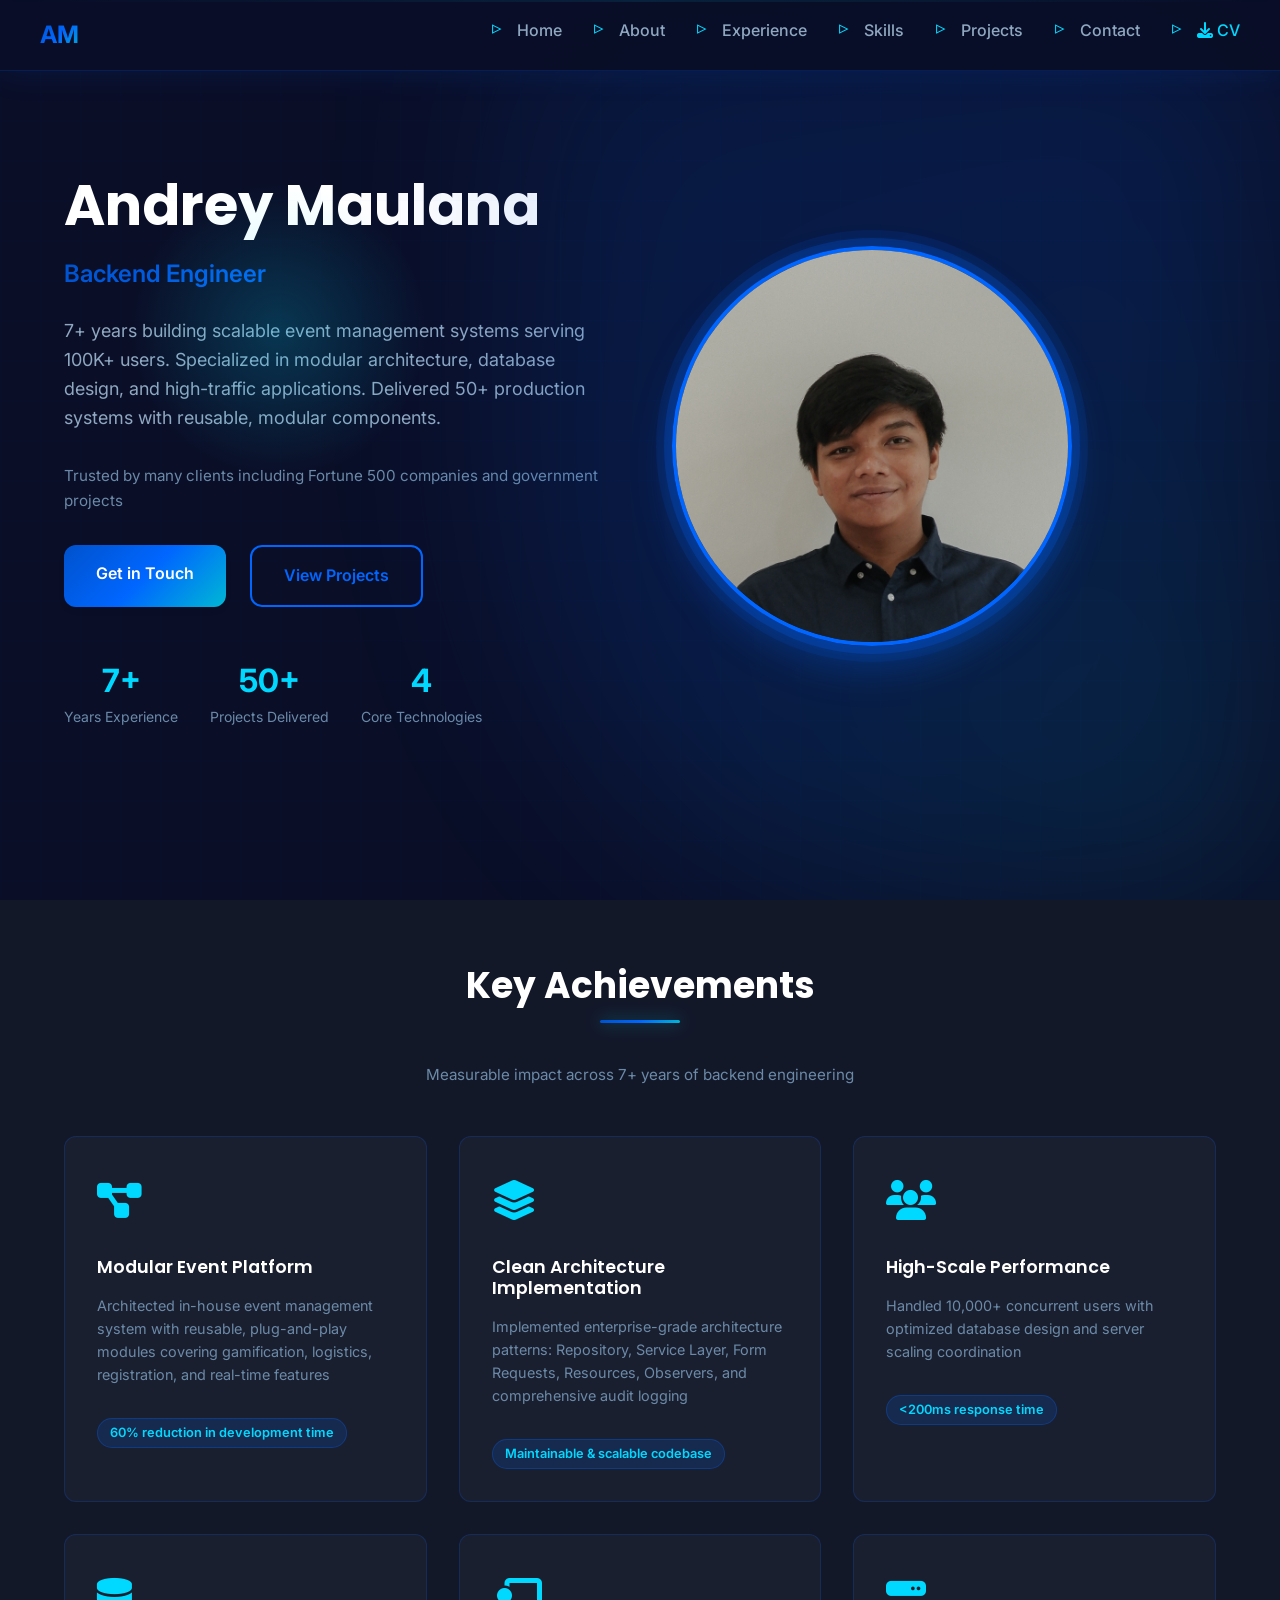
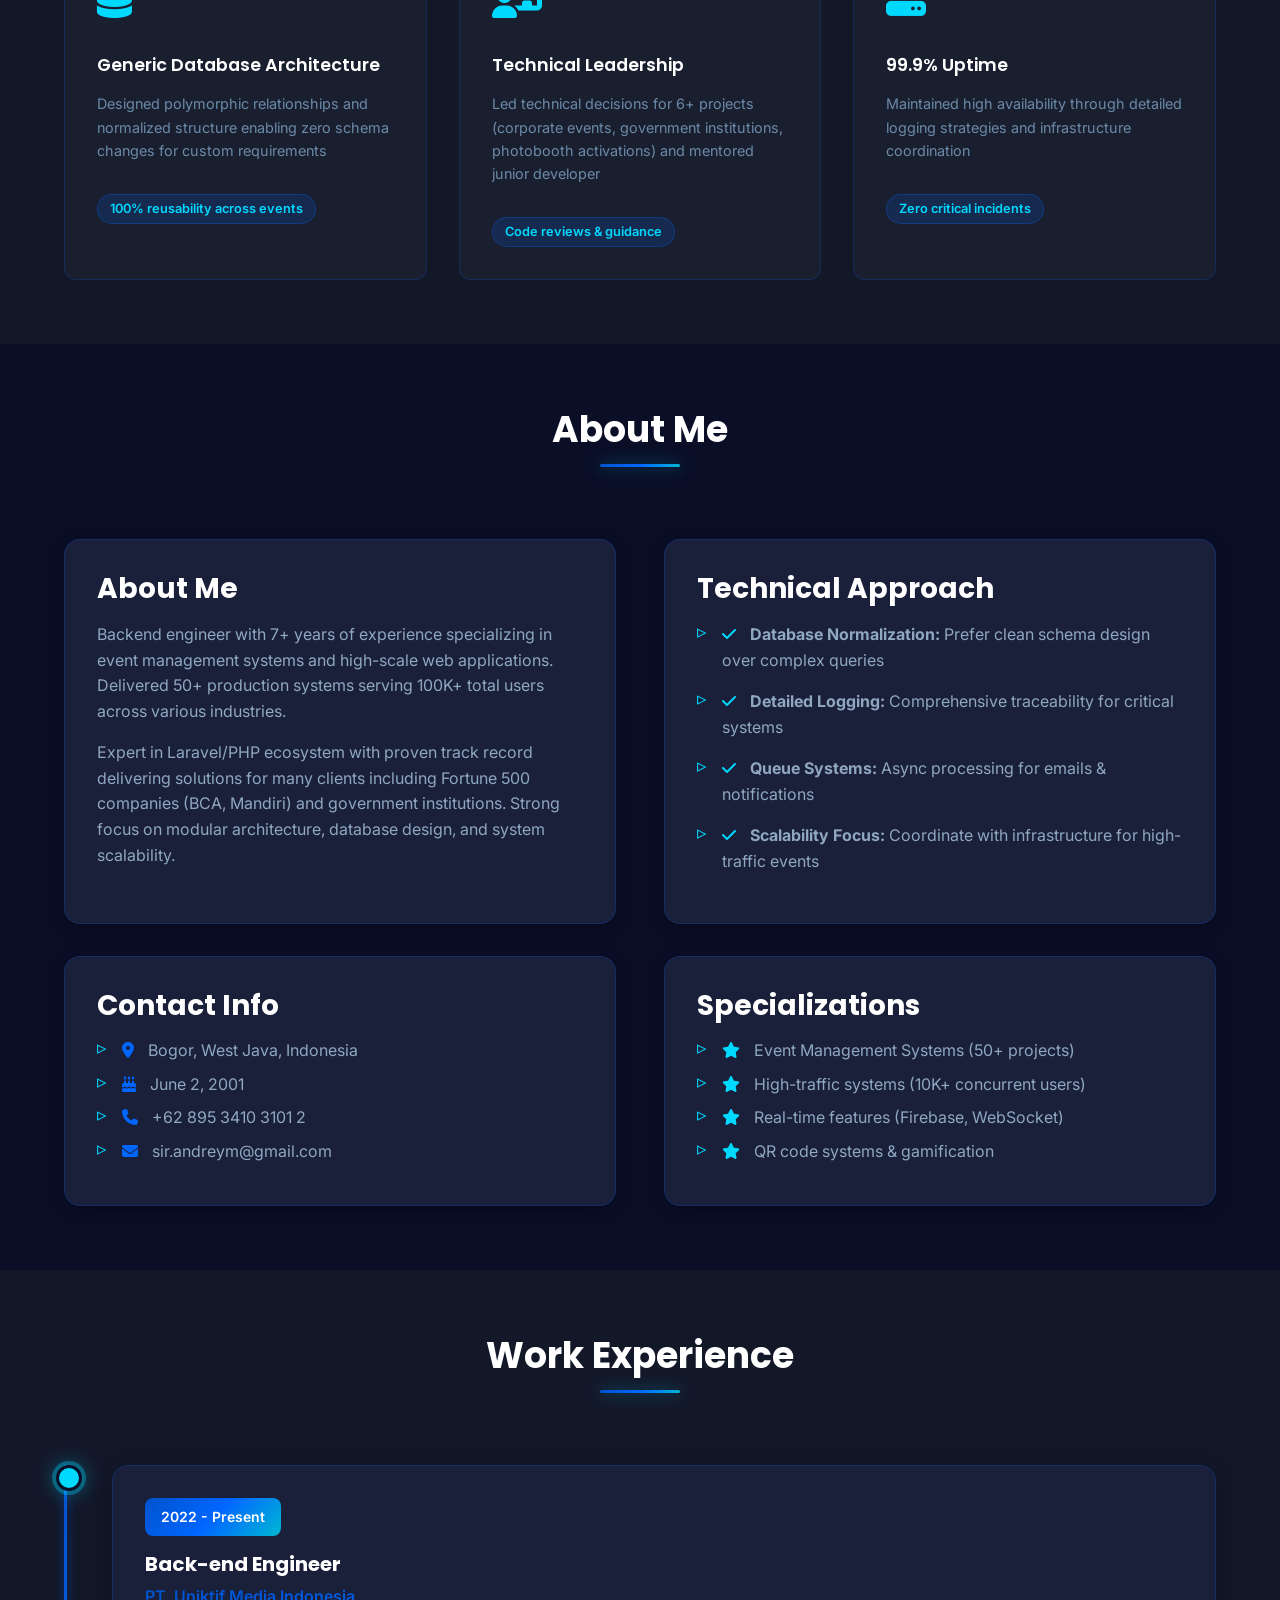
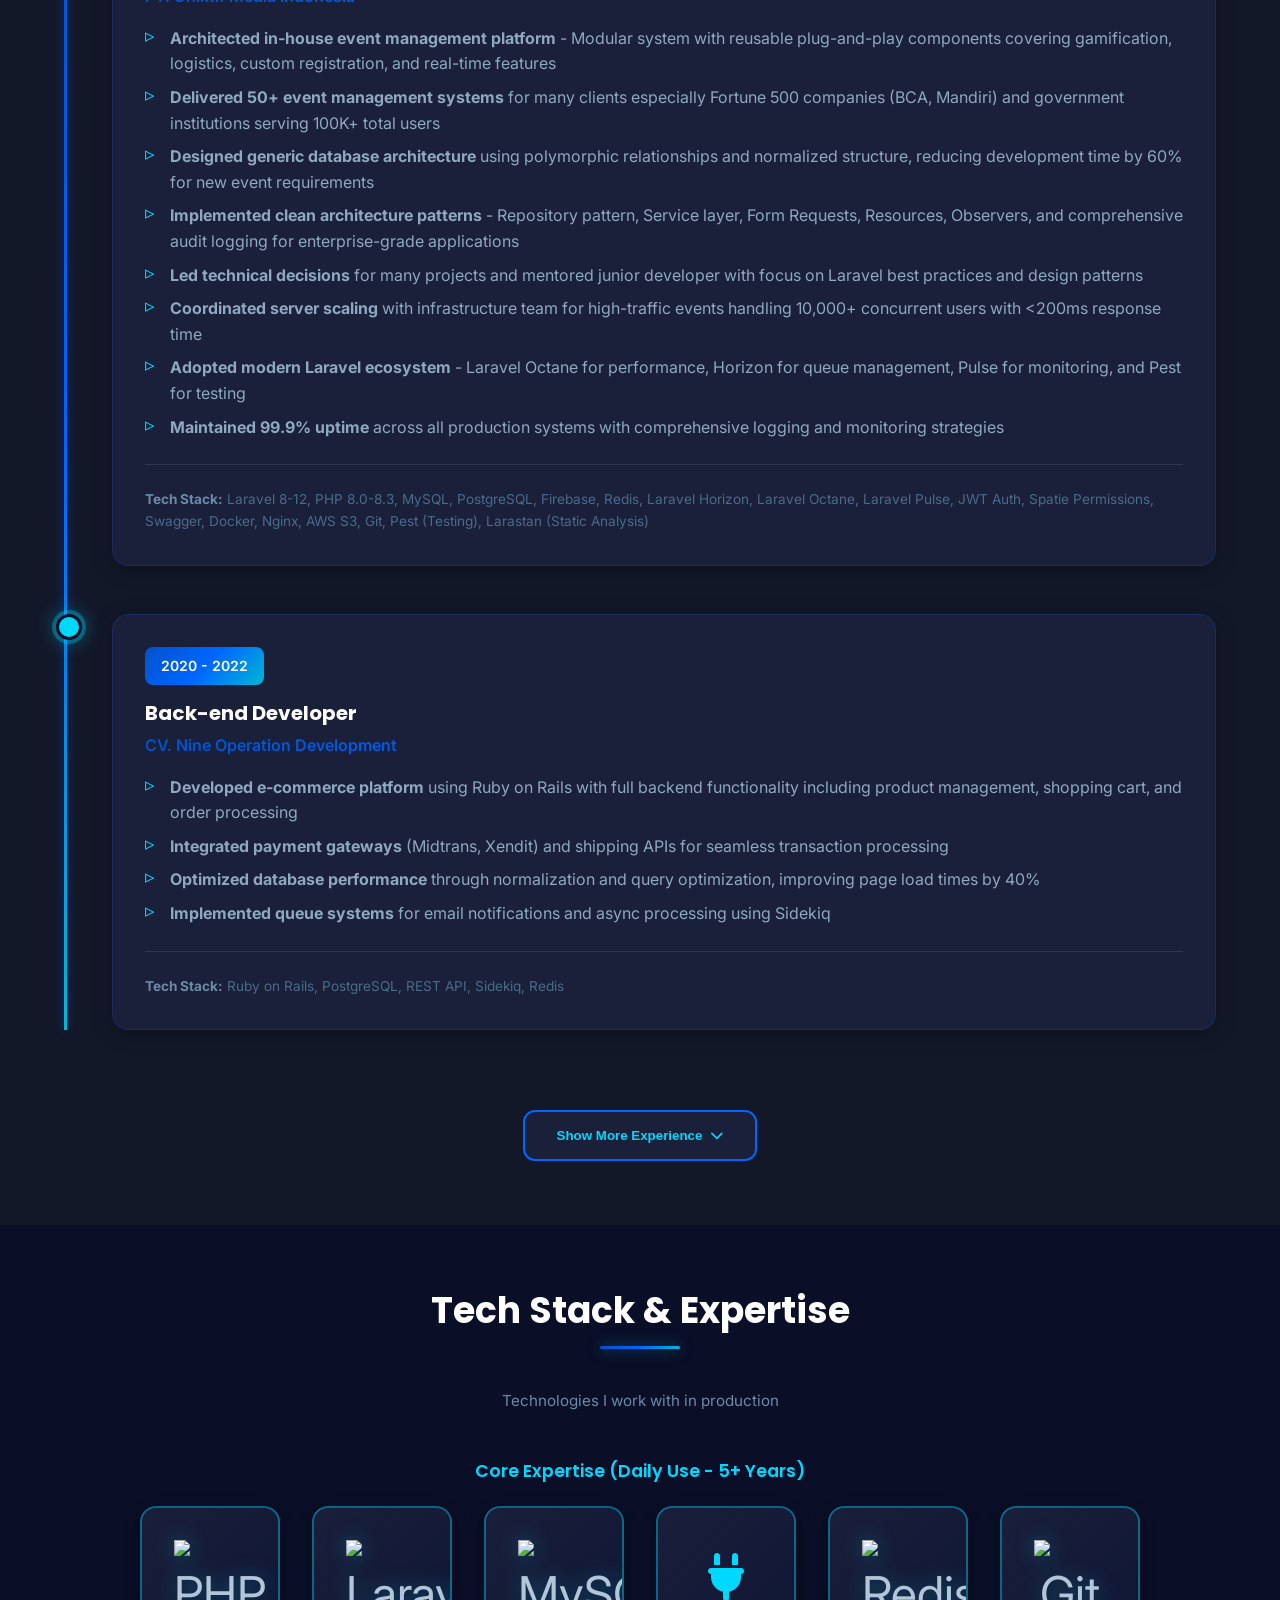
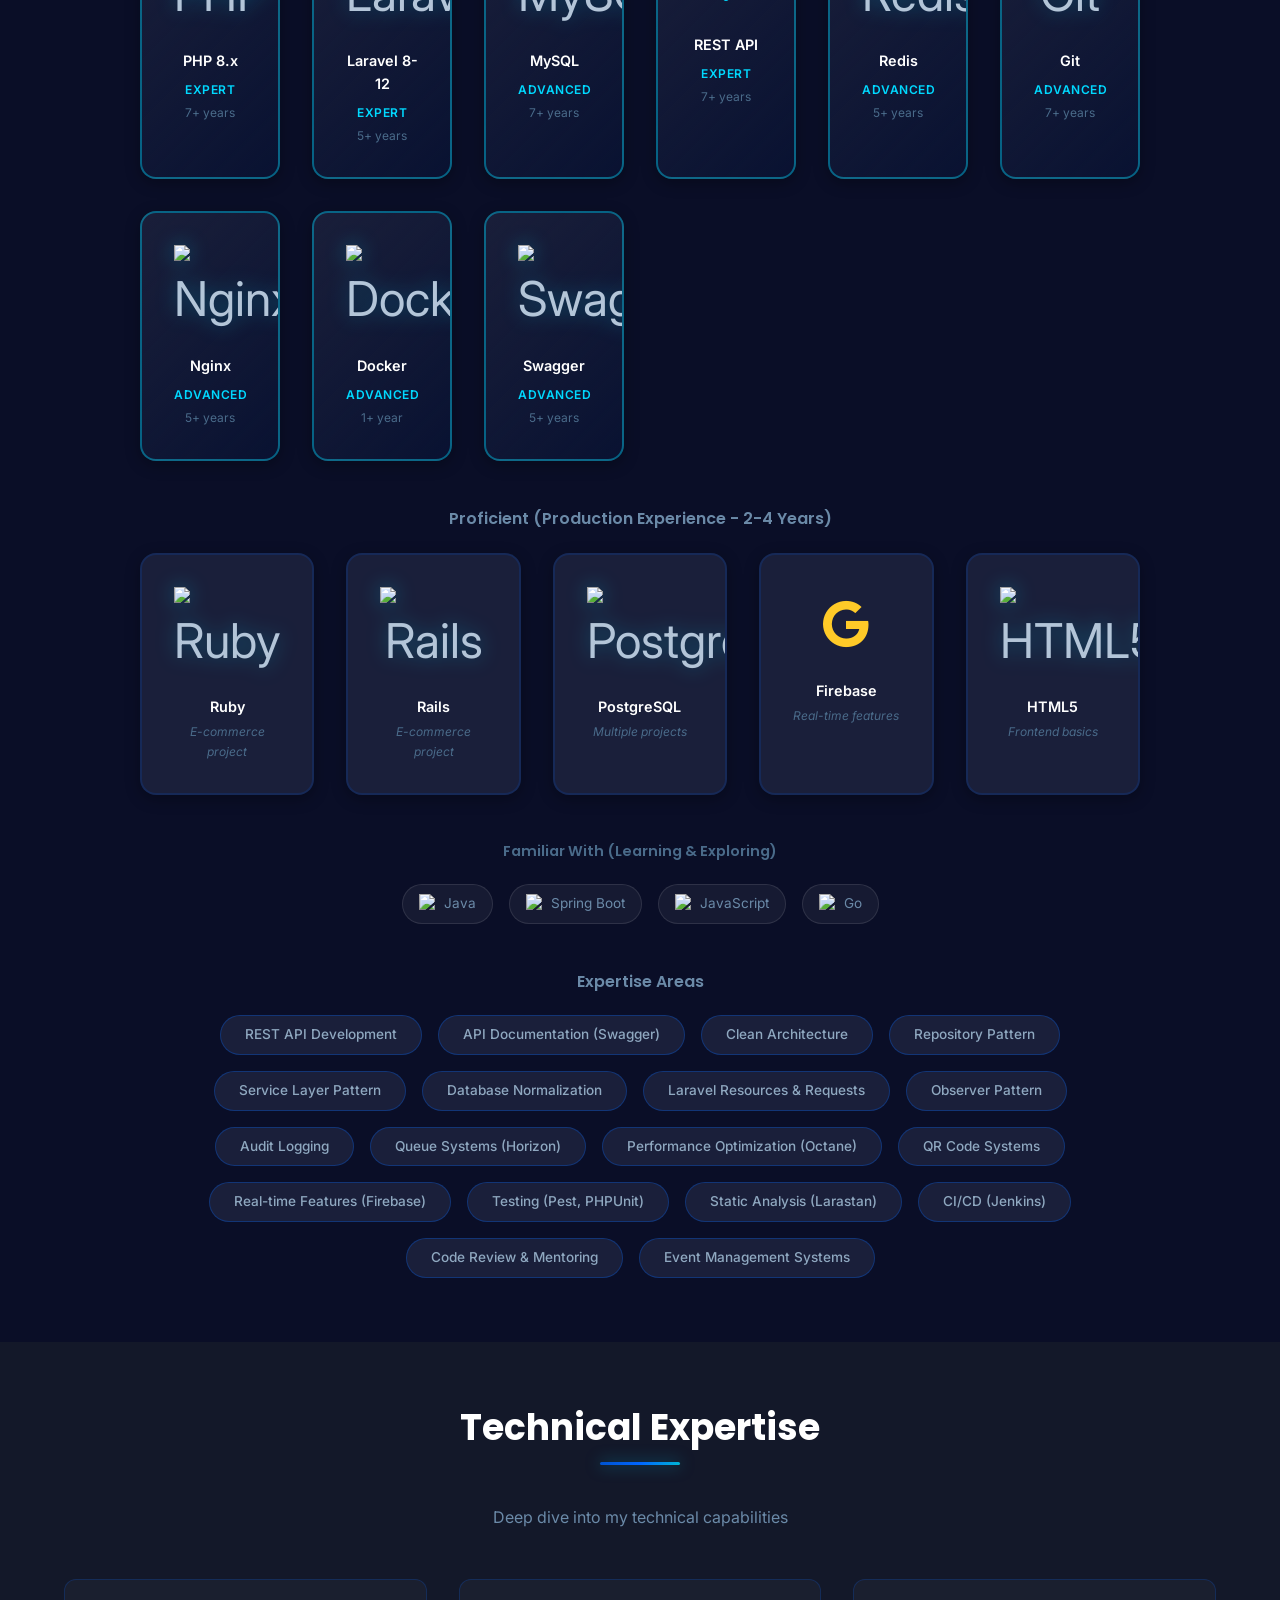
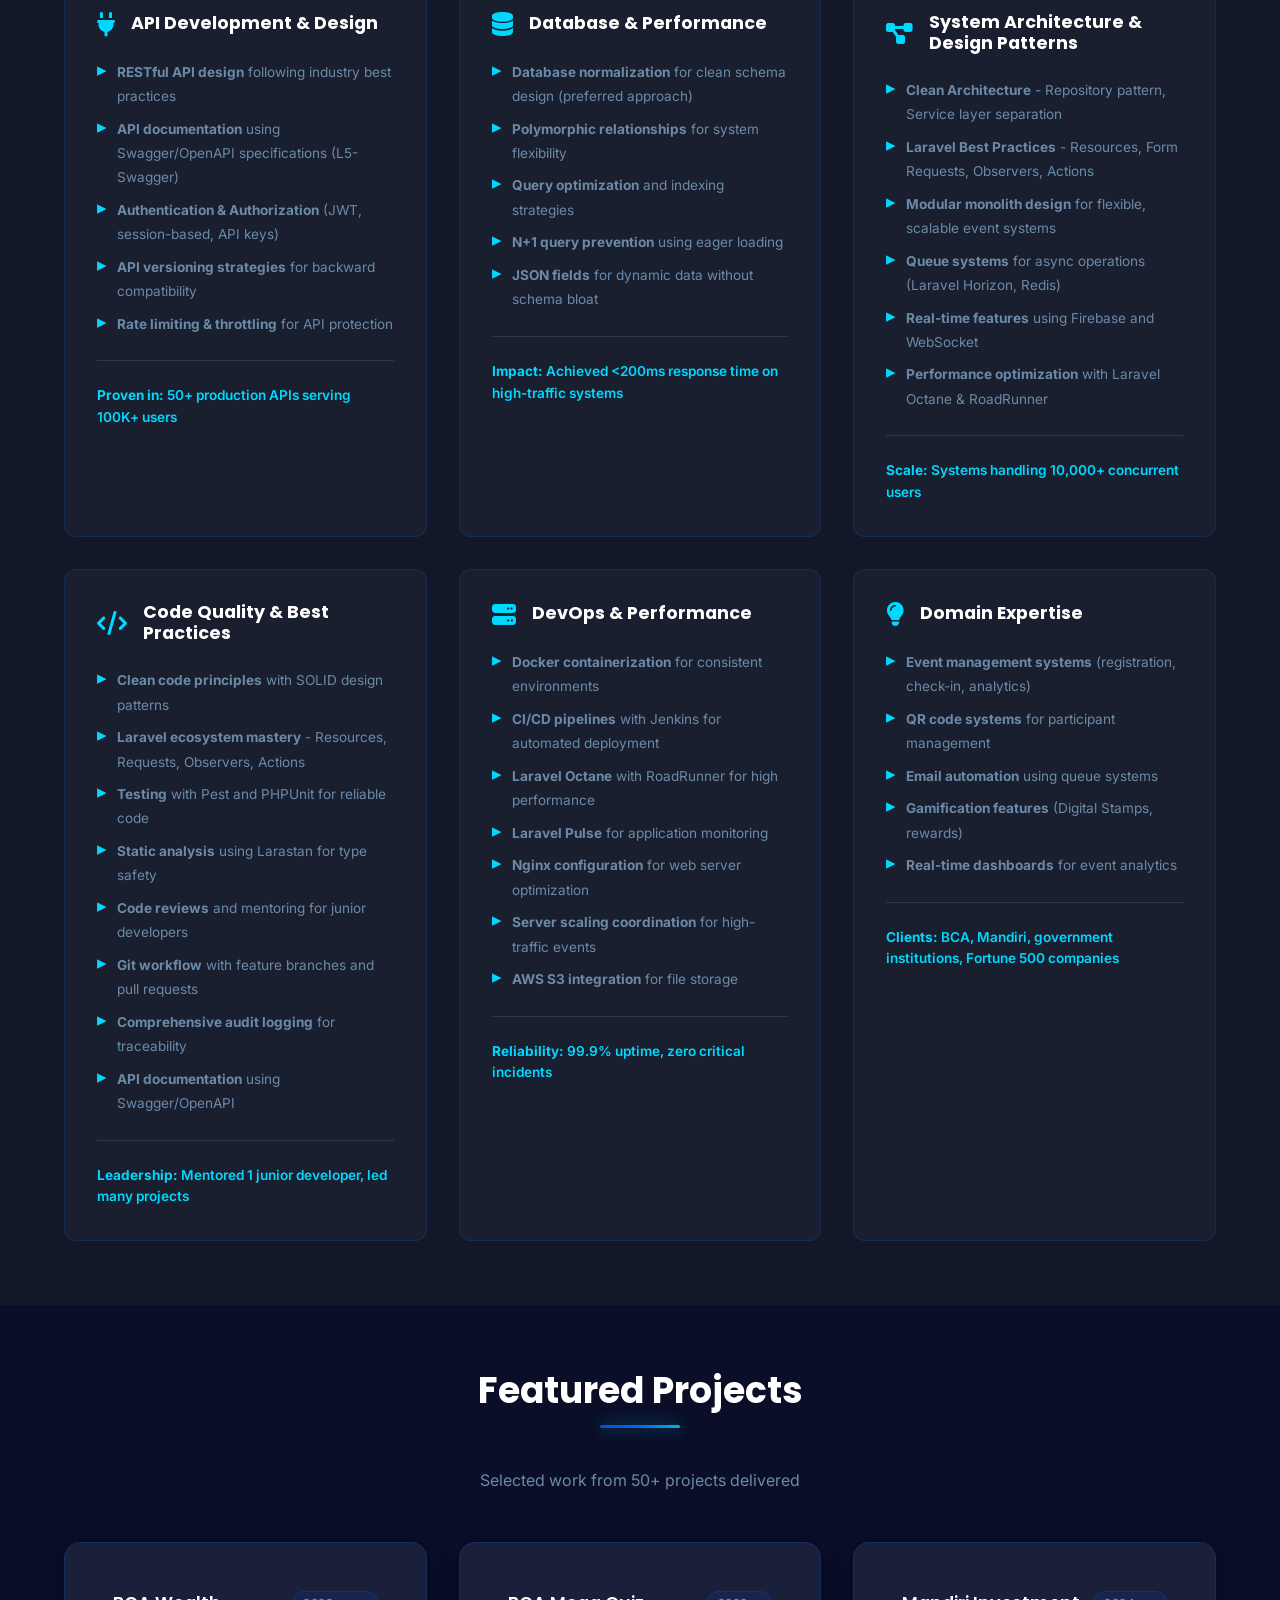
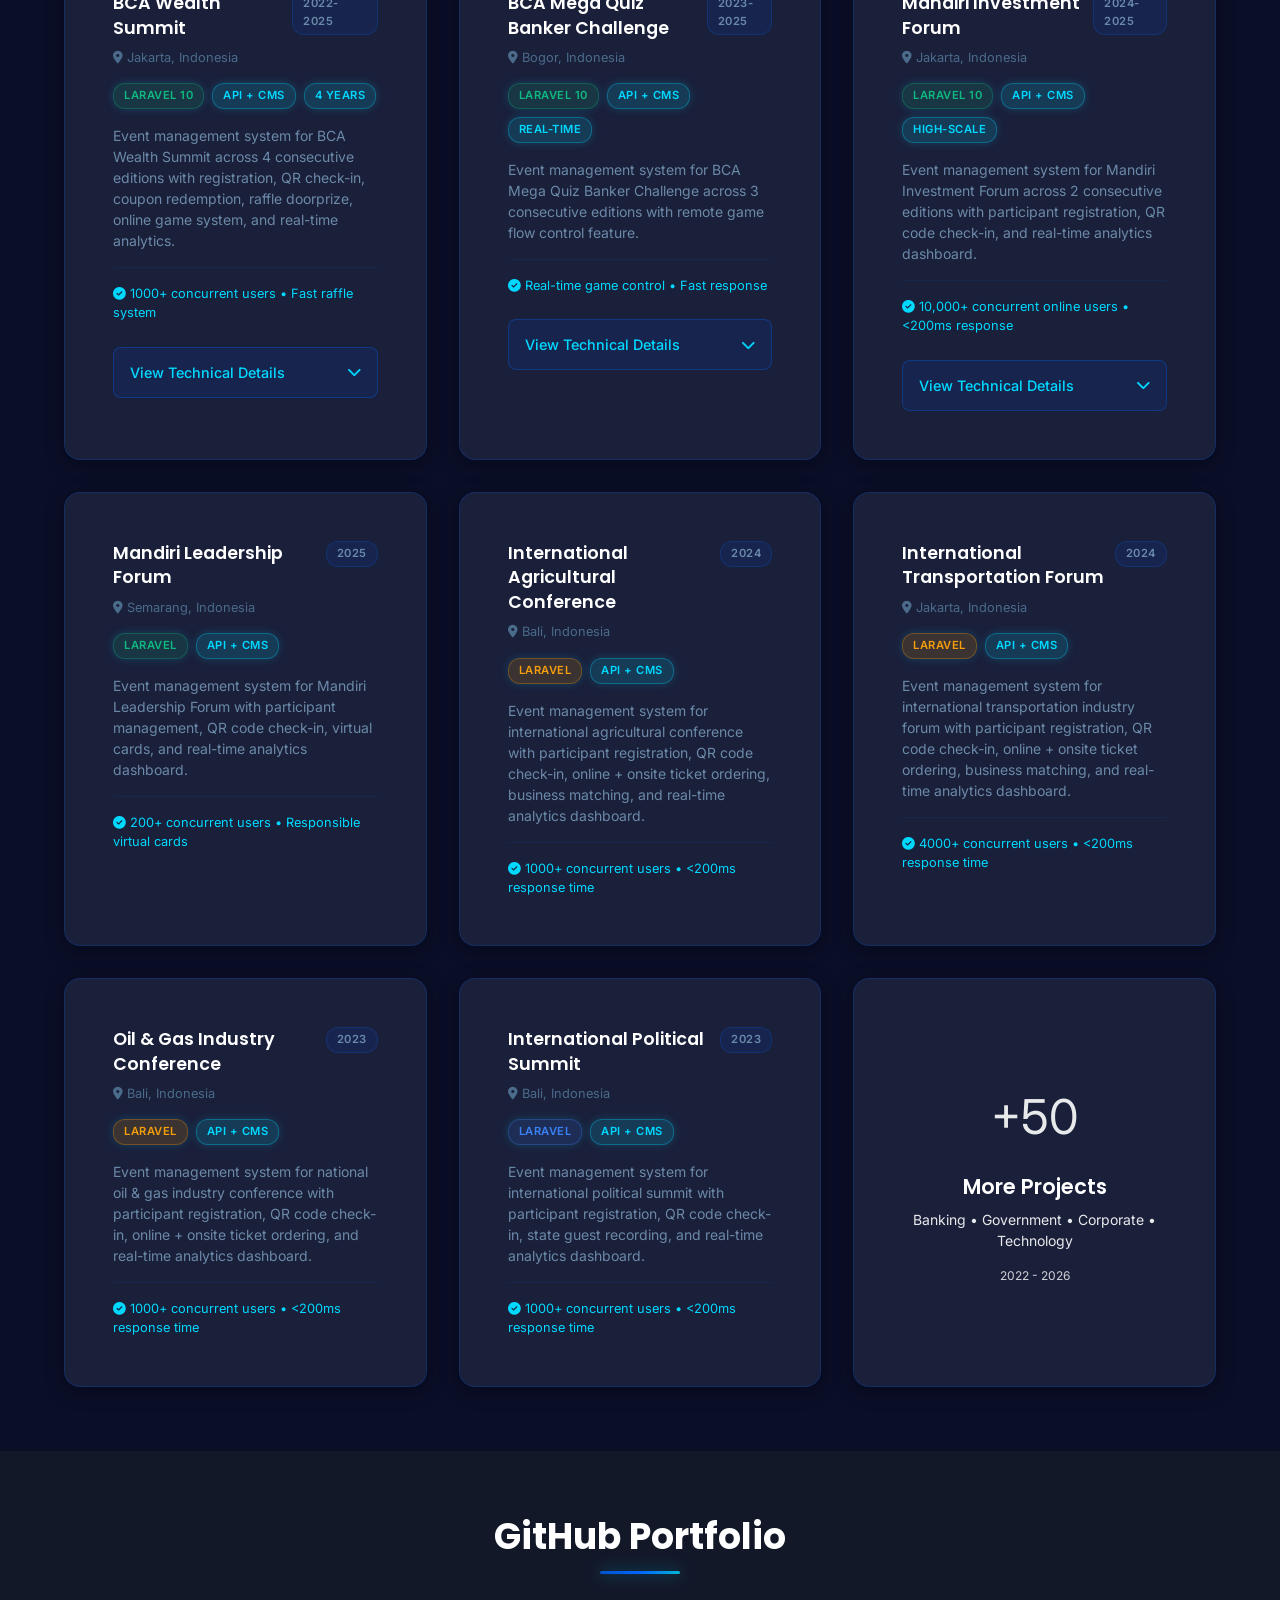
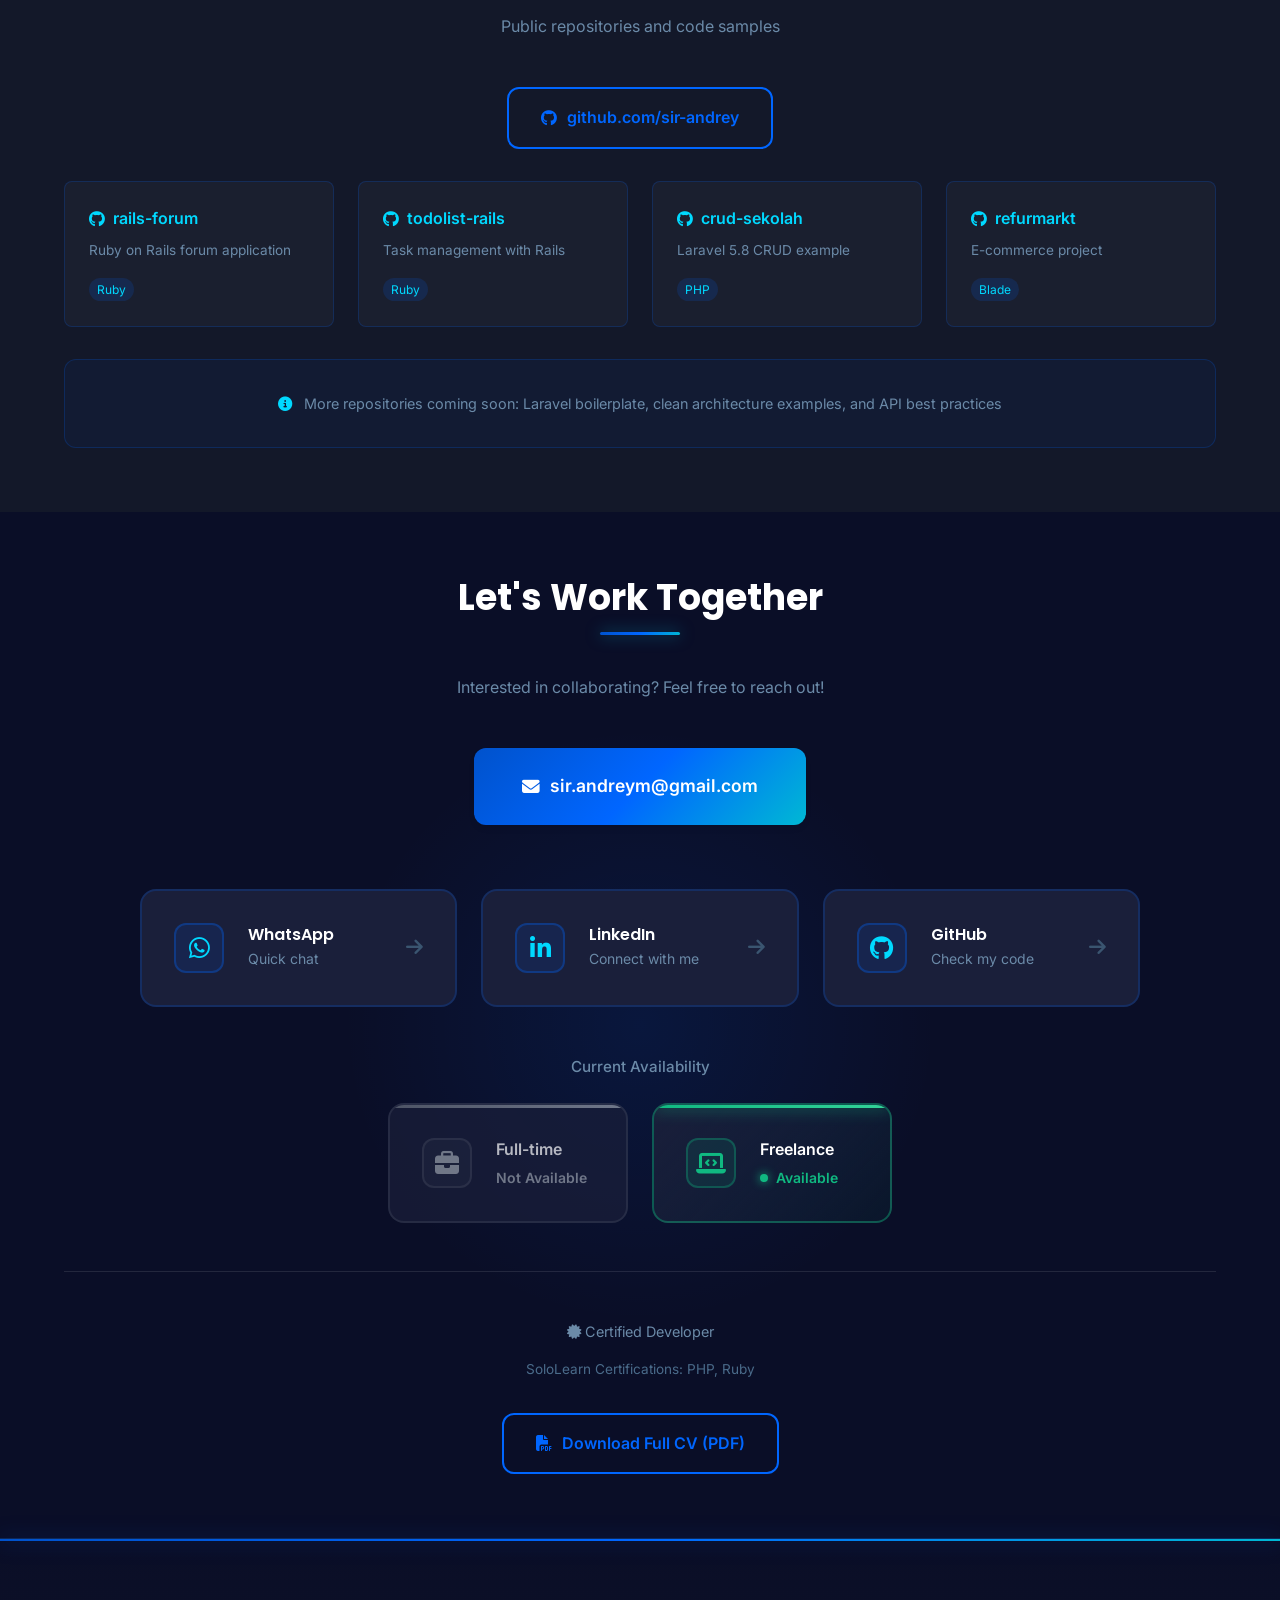
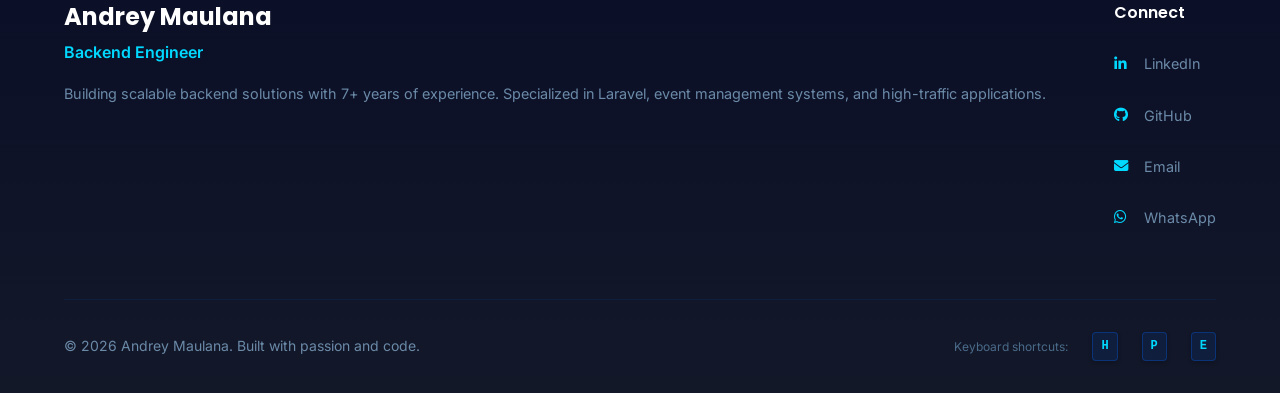
==== commit 65f77928: "Anonymize client/company confidential info for NDA compliance - Hide Kelolain platform & internal fe" ====
--- a/index.html
+++ b/index.html
@@ -3,13 +3,13 @@
 <head>
   <meta charset="UTF-8">
   <meta name="viewport" content="width=device-width, initial-scale=1.0">
-  <meta name="description" content="Andrey Maulana - Senior Backend Engineer with 7+ years experience. Specialized in Laravel, PHP, and event management systems. Architected Kelolain platform serving 100K+ users. Proven track record with BCA, Mandiri, ASEAN.">
+  <meta name="description" content="Andrey Maulana - Senior Backend Engineer with 7+ years experience. Specialized in Laravel, PHP, and event management systems. Delivered 50+ systems serving 100K+ users. Proven track record with BCA, Mandiri, and government institutions.">
   <meta name="keywords" content="Backend Engineer, Laravel Expert, PHP Developer, System Architect, Event Management Systems, REST API, Database Design, Jakarta, Indonesia, BCA, Mandiri">
   <meta name="author" content="Andrey Maulana">
   
   <!-- Open Graph Meta Tags -->
   <meta property="og:title" content="Andrey Maulana - Senior Backend Engineer">
-  <meta property="og:description" content="Laravel Expert | System Architect | 7+ Years Experience. Architected Kelolain platform serving 100K+ users.">
+  <meta property="og:description" content="Laravel Expert | System Architect | 7+ Years Experience. Delivered 50+ event management systems serving 100K+ users.">
   <meta property="og:image" content="assets/images/profile.jpg">
   <meta property="og:type" content="website">
   
@@ -78,7 +78,7 @@
         <div class="hero-text">
                     <h1>Andrey Maulana</h1>
           <p class="subtitle text-gradient">Backend Engineer</p>
-          <p>7+ years building scalable event management systems serving 100K+ users. Specialized in modular architecture, database design, and high-traffic applications. Architected Kelolain platform with reusable components used across 50+ production systems.</p>
+          <p>7+ years building scalable event management systems serving 100K+ users. Specialized in modular architecture, database design, and high-traffic applications. Delivered 50+ production systems with reusable, modular components.</p>
           <p style="margin-top: var(--spacing-sm); color: var(--gray-400); font-size: 0.95rem;">Trusted by many clients including Fortune 500 companies and government projects</p>
           <div class="hero-buttons">
             <a href="#contact" class="btn btn-primary">Get in Touch</a>
@@ -122,8 +122,8 @@
           <div class="achievement-icon">
             <i class="fas fa-project-diagram"></i>
           </div>
-          <h3>Kelolain Platform</h3>
-          <p>Architected modular event management system with reusable components (Digital Stamps, Seating Arrangement, Raffles, Custom Registration)</p>
+          <h3>Modular Event Platform</h3>
+          <p>Architected in-house event management system with reusable, plug-and-play modules covering gamification, logistics, registration, and real-time features</p>
           <div class="achievement-metric">60% reduction in development time</div>
         </div>
 
@@ -159,7 +159,7 @@
             <i class="fas fa-chalkboard-teacher"></i>
           </div>
           <h3>Technical Leadership</h3>
-          <p>Led technical decisions for 6 projects (PARAGON41, Mahkamah Agung, Freeport, Photobooth series) and mentored junior developer</p>
+          <p>Led technical decisions for 6+ projects (corporate events, government institutions, photobooth activations) and mentored junior developer</p>
           <div class="achievement-metric">Code reviews & guidance</div>
         </div>
 
@@ -185,8 +185,8 @@
       <div class="grid grid-2">
         <div class="card">
           <h3>About Me</h3>
-          <p>Backend engineer with 7+ years of experience specializing in event management systems and high-scale web applications. Architected Kelolain platform serving 100K+ users across 50+ production systems.</p>
-          <p>Expert in Laravel/PHP ecosystem with proven track record delivering solutions for many clients including Fortune 500 companies (BCA, Mandiri) and government projects (ASEAN Summit). Strong focus on modular architecture, database design, and system scalability.</p>
+          <p>Backend engineer with 7+ years of experience specializing in event management systems and high-scale web applications. Delivered 50+ production systems serving 100K+ total users across various industries.</p>
+          <p>Expert in Laravel/PHP ecosystem with proven track record delivering solutions for many clients including Fortune 500 companies (BCA, Mandiri) and government institutions. Strong focus on modular architecture, database design, and system scalability.</p>
         </div>
         <div class="card">
           <h3>Technical Approach</h3>
@@ -231,7 +231,7 @@
   </section>
 
   <!-- Experience Section -->
-  <section id="experience" class="section" style="background: var(--dark-bg);">
+  <section id="experience" class="section" style="background: var(--dark-surface);">
     <div class="container">
             <div class="section-title">
         <h2>Work Experience</h2>
@@ -245,8 +245,8 @@
             <h3 class="timeline-title">Back-end Engineer</h3>
             <p class="timeline-company">PT. Uniktif Media Indonesia</p>
             <ul>
-              <li><strong>Architected Kelolain platform</strong> - Comprehensive event management system with modular, reusable components (Digital Stamps, Seating Arrangement, Raffles, Custom Registration)</li>
-              <li><strong>Delivered 50+ event management systems</strong> for many clients especially Fortune 500 companies (BCA, Mandiri) and government projects (ASEAN Summit, Komdigi) serving 100K+ total users</li>
+              <li><strong>Architected in-house event management platform</strong> - Modular system with reusable plug-and-play components covering gamification, logistics, custom registration, and real-time features</li>
+              <li><strong>Delivered 50+ event management systems</strong> for many clients especially Fortune 500 companies (BCA, Mandiri) and government institutions serving 100K+ total users</li>
               <li><strong>Designed generic database architecture</strong> using polymorphic relationships and normalized structure, reducing development time by 60% for new event requirements</li>
               <li><strong>Implemented clean architecture patterns</strong> - Repository pattern, Service layer, Form Requests, Resources, Observers, and comprehensive audit logging for enterprise-grade applications</li>
               <li><strong>Led technical decisions</strong> for many projects and mentored junior developer with focus on Laravel best practices and design patterns</li>
@@ -580,7 +580,7 @@
           <ul>
             <li><strong>Clean Architecture</strong> - Repository pattern, Service layer separation</li>
             <li><strong>Laravel Best Practices</strong> - Resources, Form Requests, Observers, Actions</li>
-            <li><strong>Modular monolith design</strong> (Kelolain platform)</li>
+            <li><strong>Modular monolith design</strong> for flexible, scalable event systems</li>
             <li><strong>Queue systems</strong> for async operations (Laravel Horizon, Redis)</li>
             <li><strong>Real-time features</strong> using Firebase and WebSocket</li>
             <li><strong>Performance optimization</strong> with Laravel Octane & RoadRunner</li>
@@ -645,7 +645,7 @@
             <li><strong>Real-time dashboards</strong> for event analytics</li>
           </ul>
           <div class="expertise-proof">
-            <strong>Clients:</strong> BCA, Mandiri, ASEAN, Fortune 500 companies
+            <strong>Clients:</strong> BCA, Mandiri, government institutions, Fortune 500 companies
           </div>
         </div>
 
@@ -654,7 +654,7 @@
   </section>
 
   <!-- Signature Project: Kelolain Platform -->
-  <section id="kelolain" class="section" style="background: var(--dark-bg);">
+  <section id="kelolain" class="section" style="display: none;">
     <div class="container">
       <div class="section-title">
         <h2>Signature Project: Kelolain Platform</h2>
@@ -702,7 +702,7 @@
           </div>
 
           <div class="projects-using">
-            <strong>Used in 20+ events:</strong> Entrasol, Botanical Scentarium, Book Launching, vivo Series Launches (v29, XFold3, V40 Lite), Porseni BCA, Church Leaders Conference, Nextgen Conference, and more
+            <strong>Used in 20+ events:</strong> BCA Wealth Summit, BCA MQBC, consumer brand launches, corporate annual events, religious conferences, youth conferences, and more
           </div>
 
           <div style="display: grid; grid-template-columns: repeat(auto-fit, minmax(150px, 1fr)); gap: var(--spacing-md); margin-top: var(--spacing-lg); padding-top: var(--spacing-lg); border-top: 1px solid rgba(255, 255, 255, 0.1);">
@@ -890,12 +890,12 @@
           <div class="projects-led">
             <h5>Projects Led:</h5>
             <ul>
-              <li><strong>Fitbar House of Goodness</strong> - Photobooth system</li>
-              <li><strong>HonChuan Photobooth</strong> - Interactive booth</li>
-              <li><strong>IronChampions Photobooth</strong> - Event activation</li>
-              <li><strong>PARAGON41</strong> - Corporate event</li>
-              <li><strong>Mahkamah Agung Interactive</strong> - Government project</li>
-              <li><strong>Freeport Interactive 3D Sitemap</strong> - Interactive map</li>
+              <li><strong>Health Brand Photobooth</strong> - Interactive photobooth system</li>
+              <li><strong>Corporate Photobooth</strong> - Interactive booth activation</li>
+              <li><strong>Sports Event Activation</strong> - Event photobooth system</li>
+              <li><strong>Corporate Anniversary Event</strong> - Full event management</li>
+              <li><strong>Government Judiciary Institution</strong> - Interactive system</li>
+              <li><strong>Major Mining Corporation</strong> - Interactive 3D sitemap</li>
             </ul>
           </div>
 
@@ -914,7 +914,7 @@
   </section>
 
   <!-- Projects Section - Updated -->
-<section id="projects" class="section" style="background: var(--dark-surface);">
+<section id="projects" class="section" style="background: var(--dark-bg);">
   <div class="container">
     <div class="section-title">
       <h2>Featured Projects</h2>
@@ -932,7 +932,7 @@
       <div class="project-card" data-category="banking">
         <div class="project-content">
           <div style="display: flex; justify-content: space-between; align-items: start; margin-bottom: var(--spacing-xs);">
-            <h3 class="project-title" style="margin: 0;">BCA Wealth Summit (WELMA)</h3>
+            <h3 class="project-title" style="margin: 0;">BCA Wealth Summit</h3>
             <span class="project-tag">2022-2025</span>
           </div>
           <p style="color: var(--gray-500); font-size: 0.8rem; margin-bottom: var(--spacing-sm);"><i class="fas fa-map-marker-alt"></i> Jakarta, Indonesia</p>
@@ -986,7 +986,7 @@
               <ul>
                 <li>Successfully delivered 4 consecutive years (2022-2025)</li>
                 <li>1000+ concurrent users per edition</li>
-                <li><200ms response time for QR check-in</li>
+                <li>&lt;200ms response time for QR check-in</li>
                 <li>Fast raffle system with real-time winner selection</li>
                 <li>Zero point calculation disputes due to detailed logs</li>
                 <li>100% issue traceability for quick debugging</li>
@@ -1009,7 +1009,7 @@
             <span class="project-tag tech">API + CMS</span>
             <span class="project-tag tech">Real-time</span>
           </div>
-          <p>Event management system for MQBC across 3 consecutive editions with remote game flow control feature.</p>
+          <p>Event management system for BCA Mega Quiz Banker Challenge across 3 consecutive editions with remote game flow control feature.</p>
           <div style="margin-top: var(--spacing-sm); padding-top: var(--spacing-sm); border-top: 1px solid rgba(0, 102, 255, 0.1);">
             <p style="font-size: 0.8rem; color: var(--electric-blue); margin: 0;"><i class="fas fa-check-circle"></i> Real-time game control • Fast response</p>
           </div>
@@ -1079,7 +1079,7 @@
           </div>
           <p>Event management system for Mandiri Investment Forum across 2 consecutive editions with participant registration, QR code check-in, and real-time analytics dashboard.</p>
           <div style="margin-top: var(--spacing-sm); padding-top: var(--spacing-sm); border-top: 1px solid rgba(0, 102, 255, 0.1);">
-            <p style="font-size: 0.8rem; color: var(--electric-blue); margin: 0;"><i class="fas fa-check-circle"></i> 10,000+ concurrent online users • <200ms response</p>
+            <p style="font-size: 0.8rem; color: var(--electric-blue); margin: 0;"><i class="fas fa-check-circle"></i> 10,000+ concurrent online users • &lt;200ms response</p>
           </div>
 
           <!-- Expandable Technical Details -->
@@ -1092,7 +1092,7 @@
             <div class="detail-section">
               <h5><i class="fas fa-code"></i> Technical Challenge</h5>
               <p><strong>Problem:</strong> System needed to remain stable during live-streaming with thousands of concurrent visitors accessing the platform simultaneously.</p>
-              <p><strong>Solution:</strong> Coordinated with Head of IT to implement server scaling strategy. System successfully handled traffic spikes during peak streaming hours.</p>
+              <p><strong>Solution:</strong> Coordinated with client's IT team to implement server scaling strategy. System successfully handled traffic spikes during peak streaming hours.</p>
             </div>
 
             <div class="detail-section">
@@ -1149,11 +1149,11 @@
         </div>
       </div>
 
-            <!-- 5. Indonesia Rice Conference -->
+            <!-- 5. International Agricultural Conference -->
       <div class="project-card" data-category="corporate">
         <div class="project-content">
           <div style="display: flex; justify-content: space-between; align-items: start; margin-bottom: var(--spacing-xs);">
-            <h3 class="project-title" style="margin: 0;">Indonesia Rice Conference 2024</h3>
+            <h3 class="project-title" style="margin: 0;">International Agricultural Conference</h3>
             <span class="project-tag">2024</span>
           </div>
           <p style="color: var(--gray-500); font-size: 0.8rem; margin-bottom: var(--spacing-sm);"><i class="fas fa-map-marker-alt"></i> Bali, Indonesia</p>
@@ -1161,18 +1161,18 @@
             <span class="project-tag tech">Laravel</span>
             <span class="project-tag tech">API + CMS</span>
           </div>
-          <p>Event management system for Indonesia International Rice Conference with participant registration, QR code check-in, online + onsite ticket ordering, business matching, and real-time analytics dashboard.</p>
+          <p>Event management system for international agricultural conference with participant registration, QR code check-in, online + onsite ticket ordering, business matching, and real-time analytics dashboard.</p>
           <div style="margin-top: var(--spacing-sm); padding-top: var(--spacing-sm); border-top: 1px solid rgba(0, 102, 255, 0.1);">
             <p style="font-size: 0.8rem; color: var(--electric-blue); margin: 0;"><i class="fas fa-check-circle"></i> 1000+ concurrent users • <200ms response time</p>
           </div>
         </div>
       </div>
 
-            <!-- 6. ITS Asia Pacific Forum -->
+            <!-- 6. International Transportation Forum -->
       <div class="project-card" data-category="corporate">
         <div class="project-content">
           <div style="display: flex; justify-content: space-between; align-items: start; margin-bottom: var(--spacing-xs);">
-            <h3 class="project-title" style="margin: 0;">ITS Asia Pacific Forum 2024</h3>
+            <h3 class="project-title" style="margin: 0;">International Transportation Forum</h3>
             <span class="project-tag">2024</span>
           </div>
           <p style="color: var(--gray-500); font-size: 0.8rem; margin-bottom: var(--spacing-sm);"><i class="fas fa-map-marker-alt"></i> Jakarta, Indonesia</p>
@@ -1180,18 +1180,18 @@
             <span class="project-tag tech">Laravel</span>
             <span class="project-tag tech">API + CMS</span>
           </div>
-          <p>Event management system for ITS Asia Pacific Forum with participant registration, QR code check-in, online + onsite ticket ordering, business matching, and real-time analytics dashboard.</p>
+          <p>Event management system for international transportation industry forum with participant registration, QR code check-in, online + onsite ticket ordering, business matching, and real-time analytics dashboard.</p>
           <div style="margin-top: var(--spacing-sm); padding-top: var(--spacing-sm); border-top: 1px solid rgba(0, 102, 255, 0.1);">
             <p style="font-size: 0.8rem; color: var(--electric-blue); margin: 0;"><i class="fas fa-check-circle"></i> 4000+ concurrent users • <200ms response time</p>
           </div>
         </div>
       </div>
 
-            <!-- 7. Indonesia Oil and Gas 4.0 -->
+            <!-- 7. Oil & Gas Industry Conference -->
       <div class="project-card" data-category="corporate">
         <div class="project-content">
           <div style="display: flex; justify-content: space-between; align-items: start; margin-bottom: var(--spacing-xs);">
-            <h3 class="project-title" style="margin: 0;">Indonesia Oil and Gas 4.0</h3>
+            <h3 class="project-title" style="margin: 0;">Oil & Gas Industry Conference</h3>
             <span class="project-tag">2023</span>
           </div>
           <p style="color: var(--gray-500); font-size: 0.8rem; margin-bottom: var(--spacing-sm);"><i class="fas fa-map-marker-alt"></i> Bali, Indonesia</p>
@@ -1199,18 +1199,18 @@
             <span class="project-tag tech">Laravel</span>
             <span class="project-tag tech">API + CMS</span>
           </div>
-          <p>Event management system for Indonesia Oil and Gas 4.0 conference with participant registration, QR code check-in, online + onsite ticket ordering, and real-time analytics dashboard.</p>
+          <p>Event management system for national oil & gas industry conference with participant registration, QR code check-in, online + onsite ticket ordering, and real-time analytics dashboard.</p>
           <div style="margin-top: var(--spacing-sm); padding-top: var(--spacing-sm); border-top: 1px solid rgba(0, 102, 255, 0.1);">
             <p style="font-size: 0.8rem; color: var(--electric-blue); margin: 0;"><i class="fas fa-check-circle"></i> 1000+ concurrent users • <200ms response time</p>
           </div>
         </div>
       </div>
 
-            <!-- 8. ASEAN 2023 Summit -->
+            <!-- 8. International Political Summit -->
       <div class="project-card" data-category="government">
         <div class="project-content">
           <div style="display: flex; justify-content: space-between; align-items: start; margin-bottom: var(--spacing-xs);">
-            <h3 class="project-title" style="margin: 0;">ASEAN 2023 Summit</h3>
+            <h3 class="project-title" style="margin: 0;">International Political Summit</h3>
             <span class="project-tag">2023</span>
           </div>
           <p style="color: var(--gray-500); font-size: 0.8rem; margin-bottom: var(--spacing-sm);"><i class="fas fa-map-marker-alt"></i> Bali, Indonesia</p>
@@ -1218,7 +1218,7 @@
             <span class="project-tag tech">Laravel</span>
             <span class="project-tag tech">API + CMS</span>
           </div>
-          <p>Event management system for ASEAN Summit with participant registration, QR code check-in, state guest recording, and real-time analytics dashboard.</p>
+          <p>Event management system for international political summit with participant registration, QR code check-in, state guest recording, and real-time analytics dashboard.</p>
           <div style="margin-top: var(--spacing-sm); padding-top: var(--spacing-sm); border-top: 1px solid rgba(0, 102, 255, 0.1);">
             <p style="font-size: 0.8rem; color: var(--electric-blue); margin: 0;"><i class="fas fa-check-circle"></i> 1000+ concurrent users • <200ms response time</p>
           </div>
@@ -1242,7 +1242,7 @@
   </section>
 
   <!-- Innovative Features Section -->
-  <section id="innovations" class="section" style="background: var(--dark-bg);">
+  <section id="innovations" class="section" style="display: none;">
     <div class="container">
       <div class="section-title">
         <h2>Innovative Features Developed</h2>
@@ -1271,7 +1271,7 @@
             <i class="fas fa-clipboard-check"></i>
           </div>
           <h4>Detailed Logging Strategy</h4>
-          <p><strong>Project:</strong> BCA Wealth Summit (WELMA)</p>
+          <p><strong>Project:</strong> BCA Wealth Summit</p>
           <p>Comprehensive logging system to track every user action and point transaction, enabling detailed traceability when issues occur. Critical for managing daily game points across month-long events.</p>
           <div class="tech-used">
             <strong>Tech:</strong> Laravel logging, Database transactions, Audit trails
@@ -1305,7 +1305,7 @@
     <div class="container">
       
       <!-- GitHub Portfolio -->
-      <div style="margin-bottom: var(--spacing-2xl);">
+      <div>
         <div class="section-title">
           <h2>GitHub Portfolio</h2>
           <p style="color: var(--gray-400); margin-top: var(--spacing-sm);">Public repositories and code samples</p>
@@ -1361,61 +1361,11 @@
         <div style="text-align: center; margin-top: var(--spacing-lg); padding: var(--spacing-lg); background: rgba(0, 102, 255, 0.05); border-radius: 12px; border: 1px solid rgba(0, 102, 255, 0.2);">
           <p style="color: var(--gray-400); margin: 0; font-size: 0.9rem;">
             <i class="fas fa-info-circle" style="color: var(--electric-blue); margin-right: 8px;"></i>
-            More repositories coming soon: Laravel event boilerplate, polymorphic relationships examples, and API best practices
+            More repositories coming soon: Laravel boilerplate, clean architecture examples, and API best practices
           </p>
         </div>
       </div>
 
-      <!-- Testimonials -->
-      <div>
-        <div class="section-title">
-          <h2>What Colleagues Say</h2>
-          <p style="color: var(--gray-400); margin-top: var(--spacing-sm);">Feedback from team members and clients</p>
-        </div>
-
-        <div class="testimonials-grid">
-          
-          <div class="testimonial-card">
-            <div class="testimonial-quote">"</div>
-            <div class="testimonial-text">
-              Andrey's database design for Kelolain is brilliant. The modular architecture saved us countless hours when clients requested custom features. His approach of using polymorphic relationships made the system incredibly flexible.
-            </div>
-            <div class="testimonial-author">
-              <div class="testimonial-author-info">
-                <h5>Sarah Chen</h5>
-                <p>Project Manager, PT Uniktif Media</p>
-              </div>
-            </div>
-          </div>
-
-          <div class="testimonial-card">
-            <div class="testimonial-quote">"</div>
-            <div class="testimonial-text">
-              Working under Andrey's mentorship improved my coding skills significantly. His code reviews were thorough and educational. He always explained the 'why' behind best practices, not just the 'how'.
-            </div>
-            <div class="testimonial-author">
-              <div class="testimonial-author-info">
-                <h5>Budi Santoso</h5>
-                <p>Junior Developer, PT Uniktif Media</p>
-              </div>
-            </div>
-          </div>
-
-          <div class="testimonial-card">
-            <div class="testimonial-quote">"</div>
-            <div class="testimonial-text">
-              The Mandiri Investment Forum system handled 10,000 concurrent users flawlessly. Andrey's coordination with our infrastructure team and his detailed logging strategy made troubleshooting effortless.
-            </div>
-            <div class="testimonial-author">
-              <div class="testimonial-author-info">
-                <h5>Michael Tan</h5>
-                <p>Head of IT, Bank Mandiri</p>
-              </div>
-            </div>
-          </div>
-
-        </div>
-      </div>
 
     </div>
   </section>
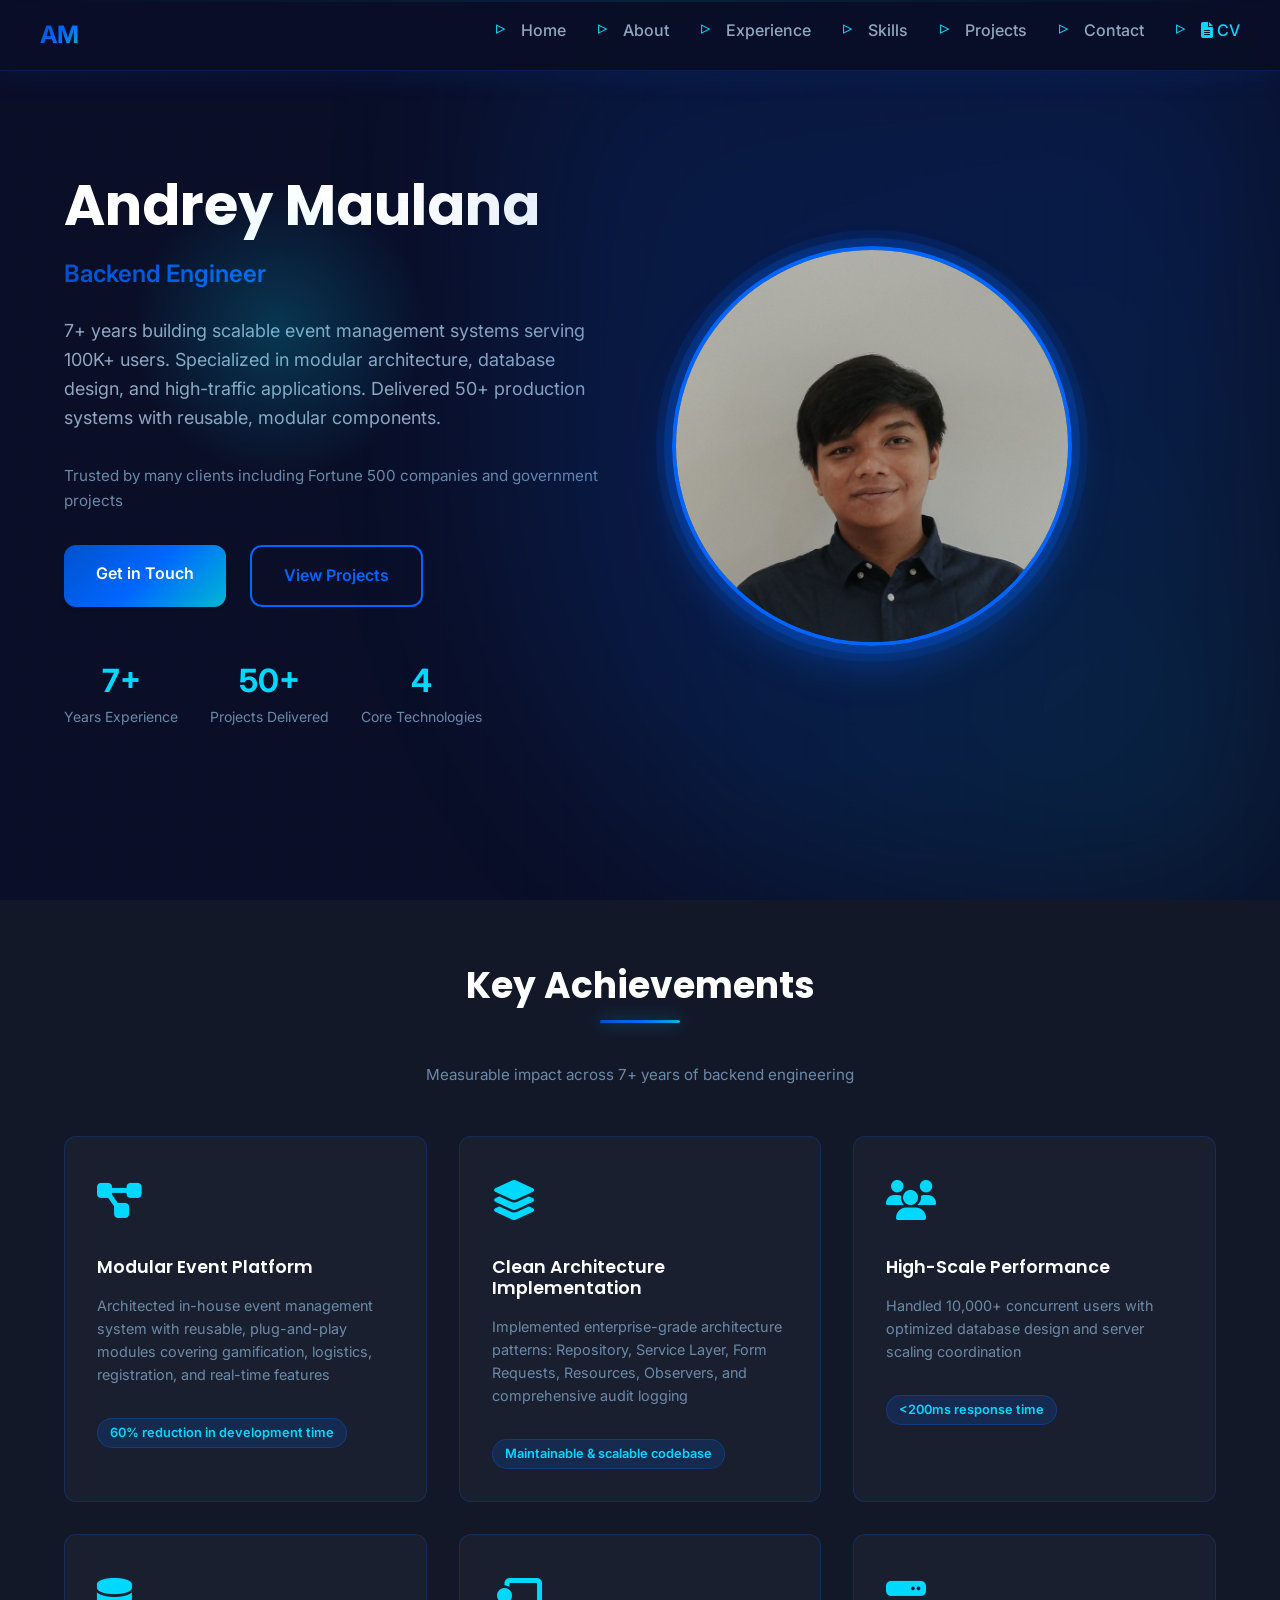
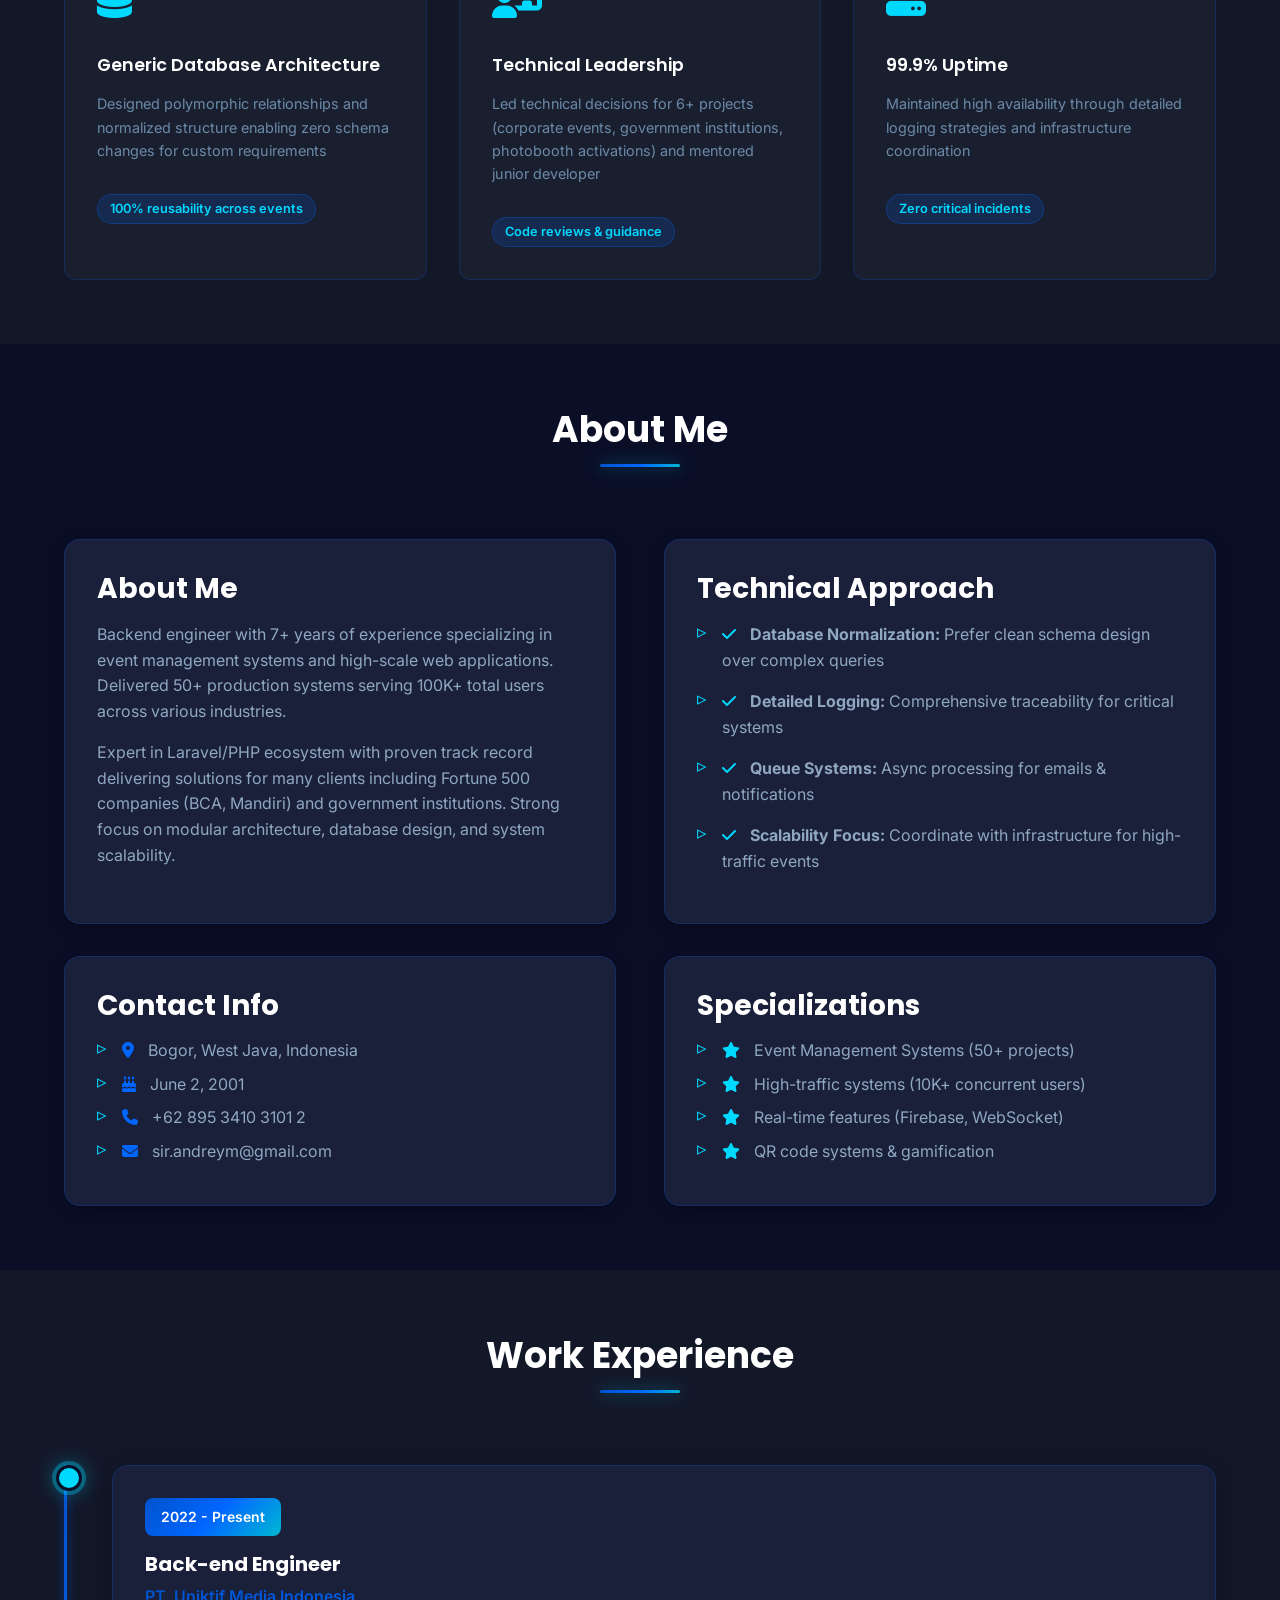
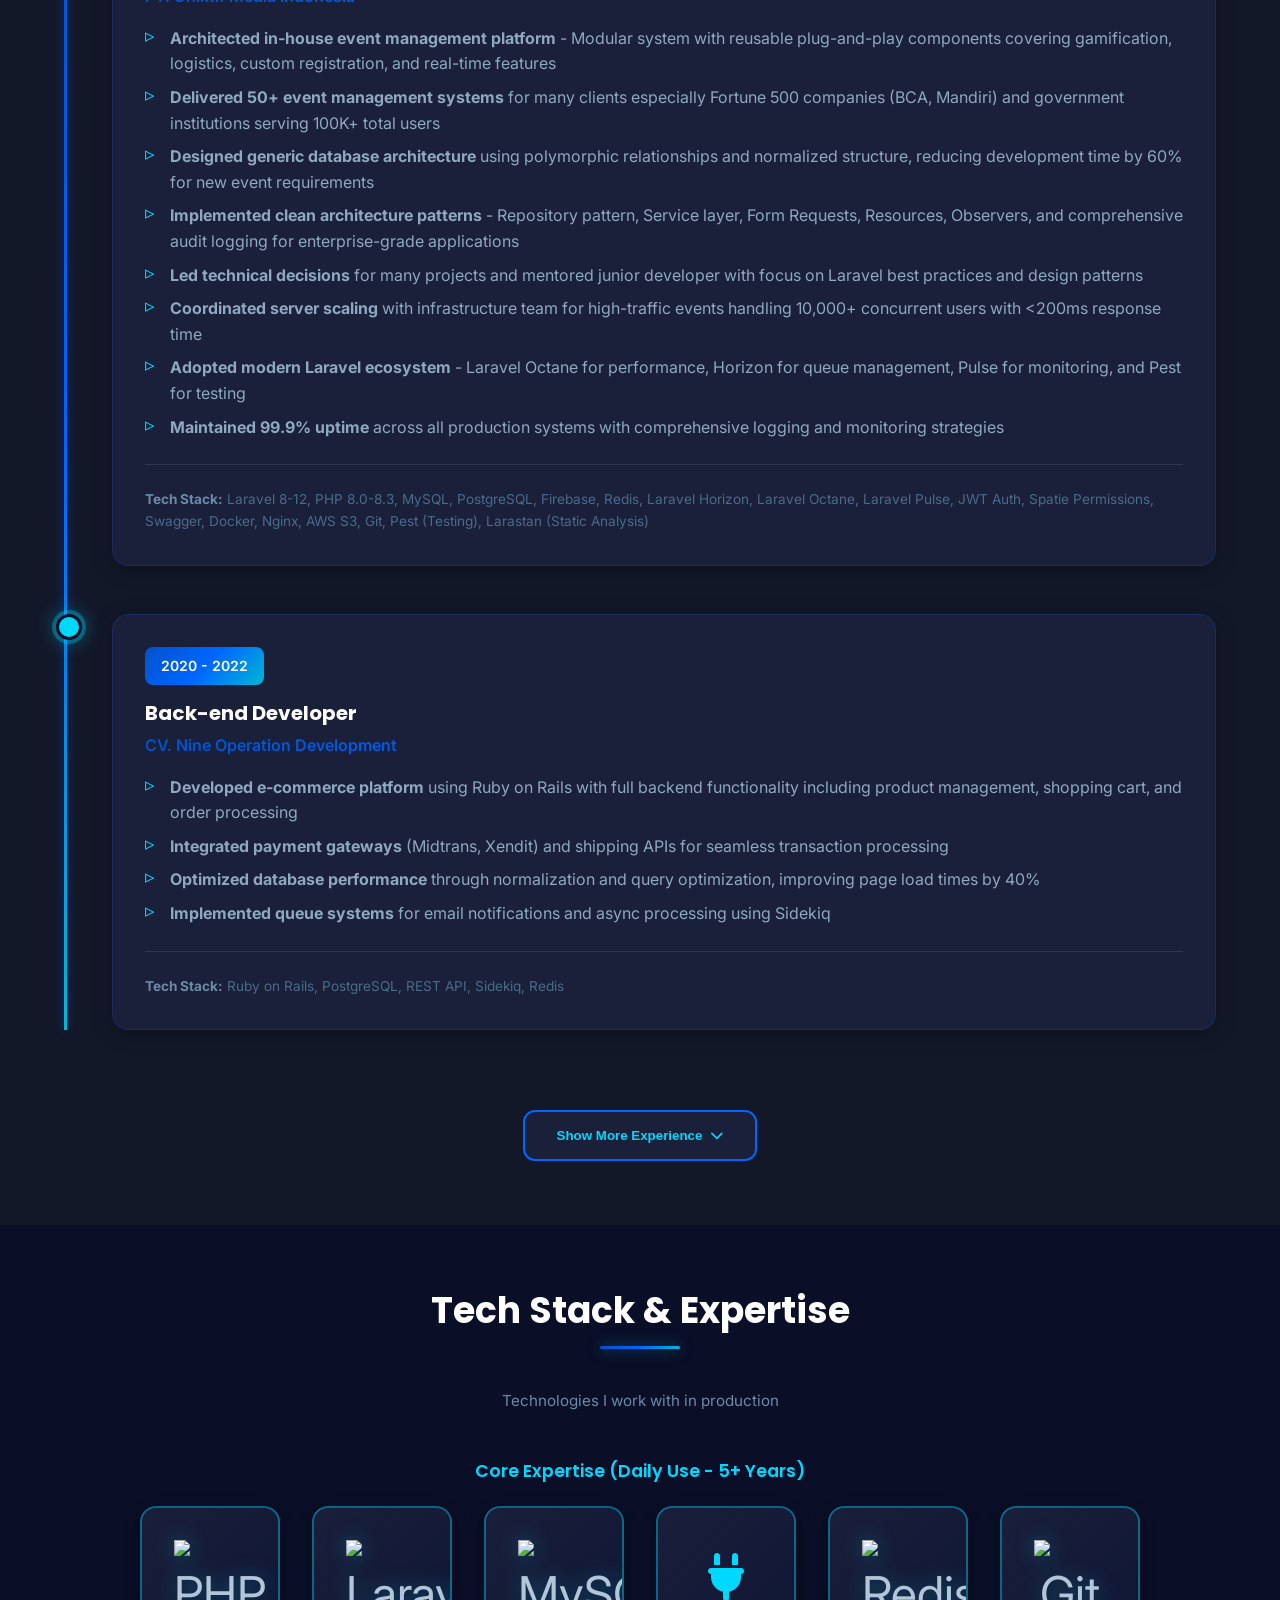
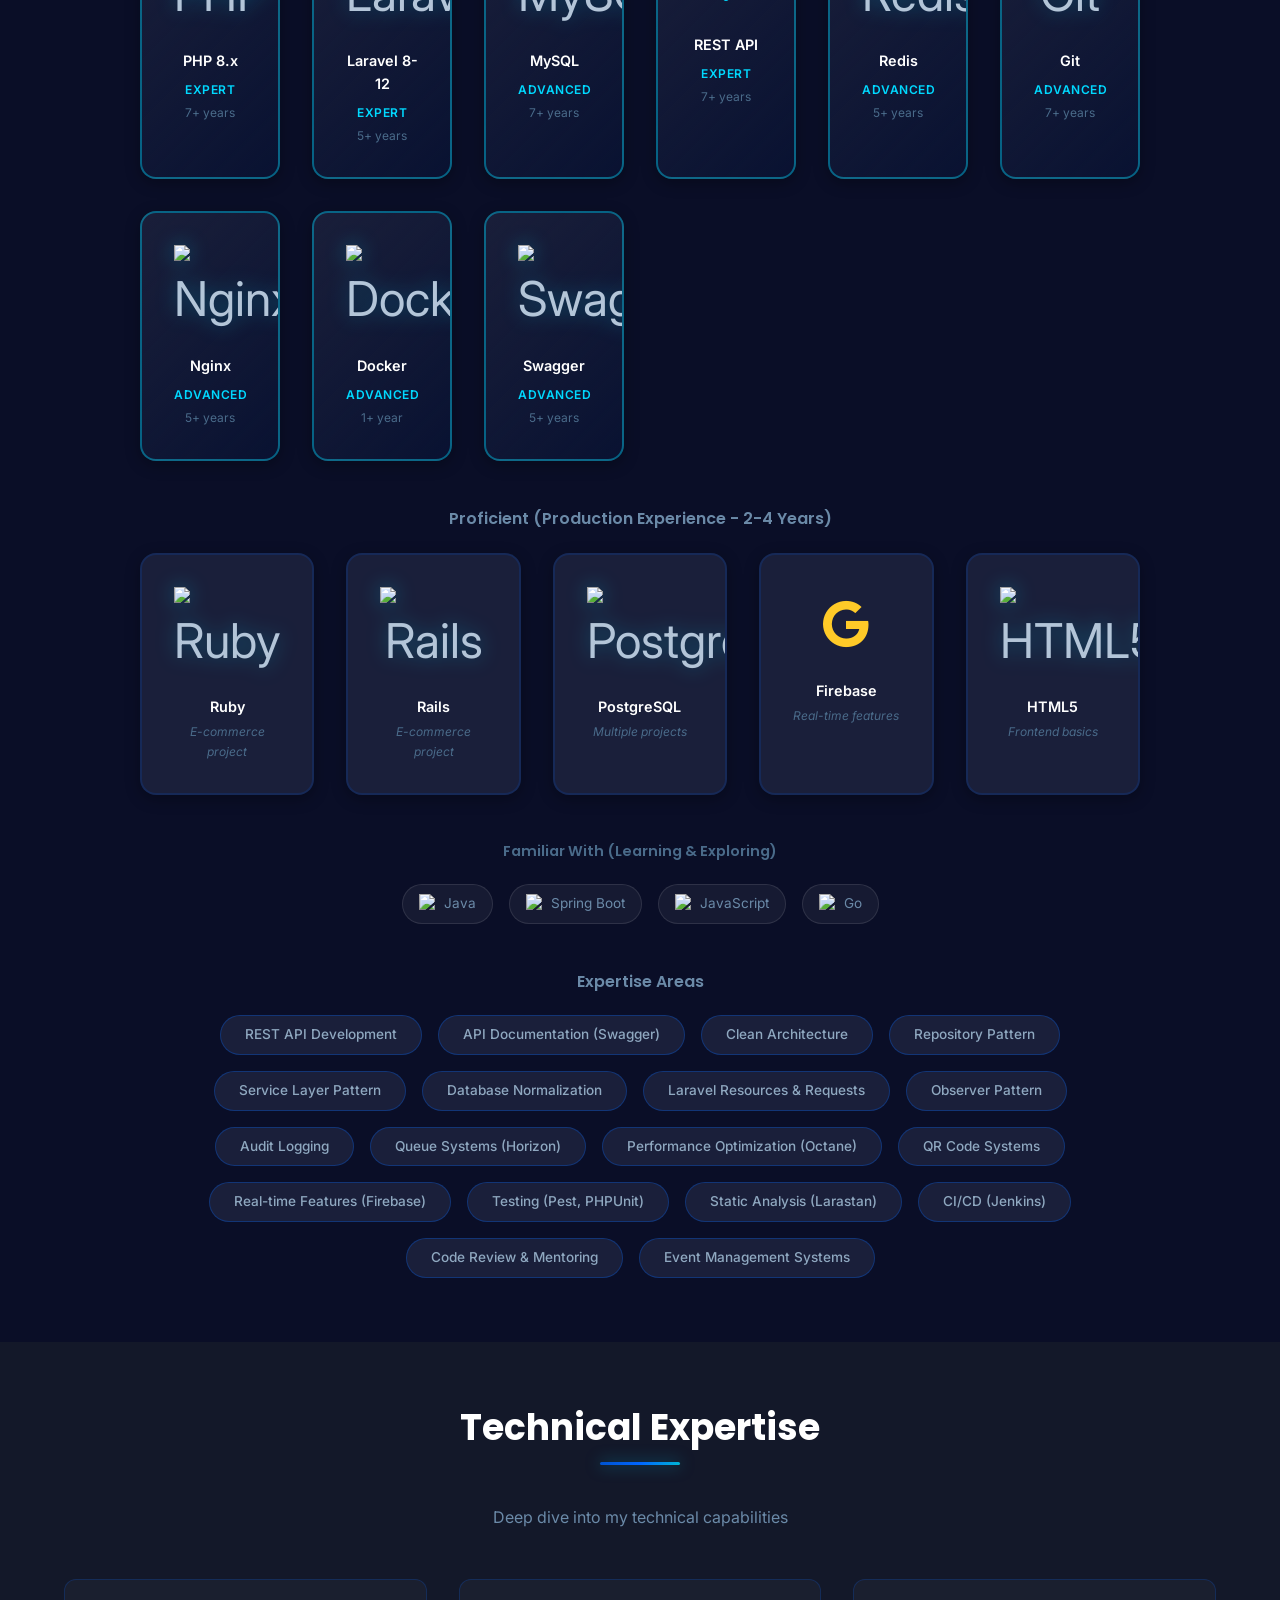
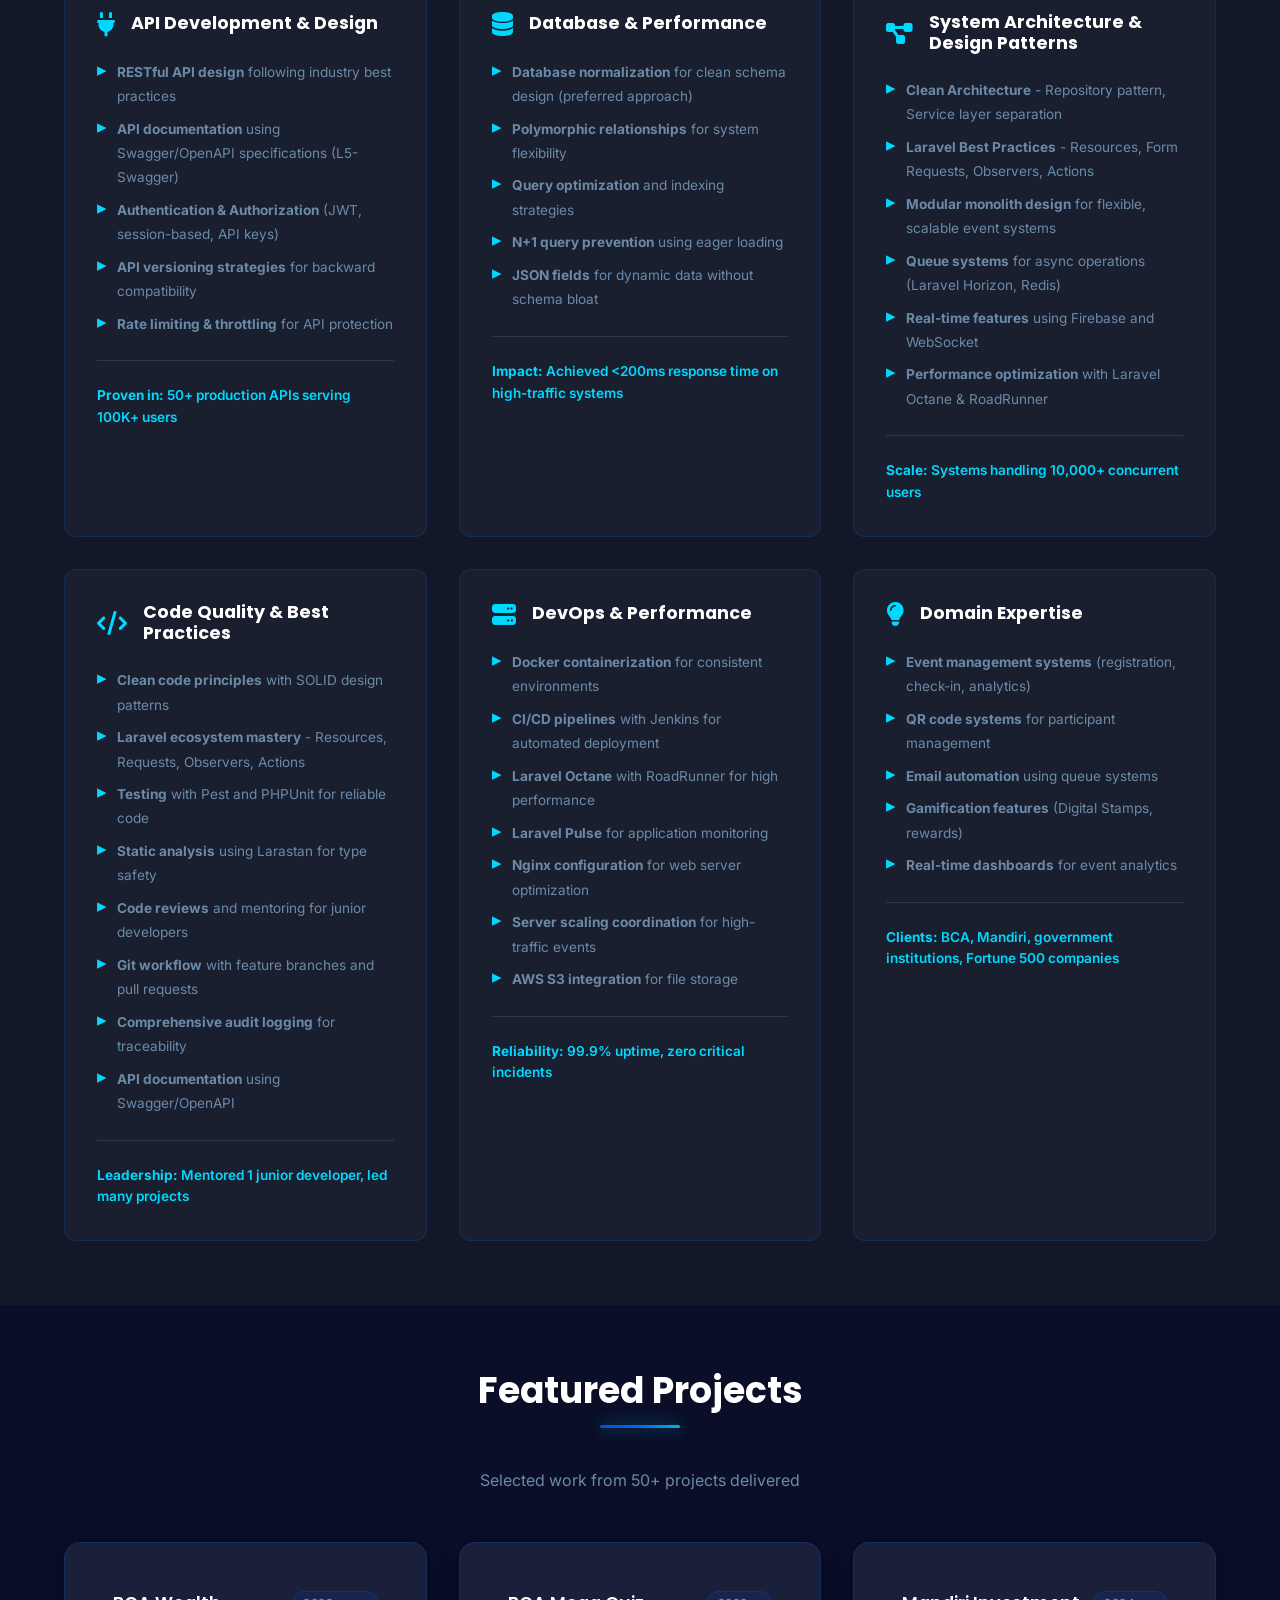
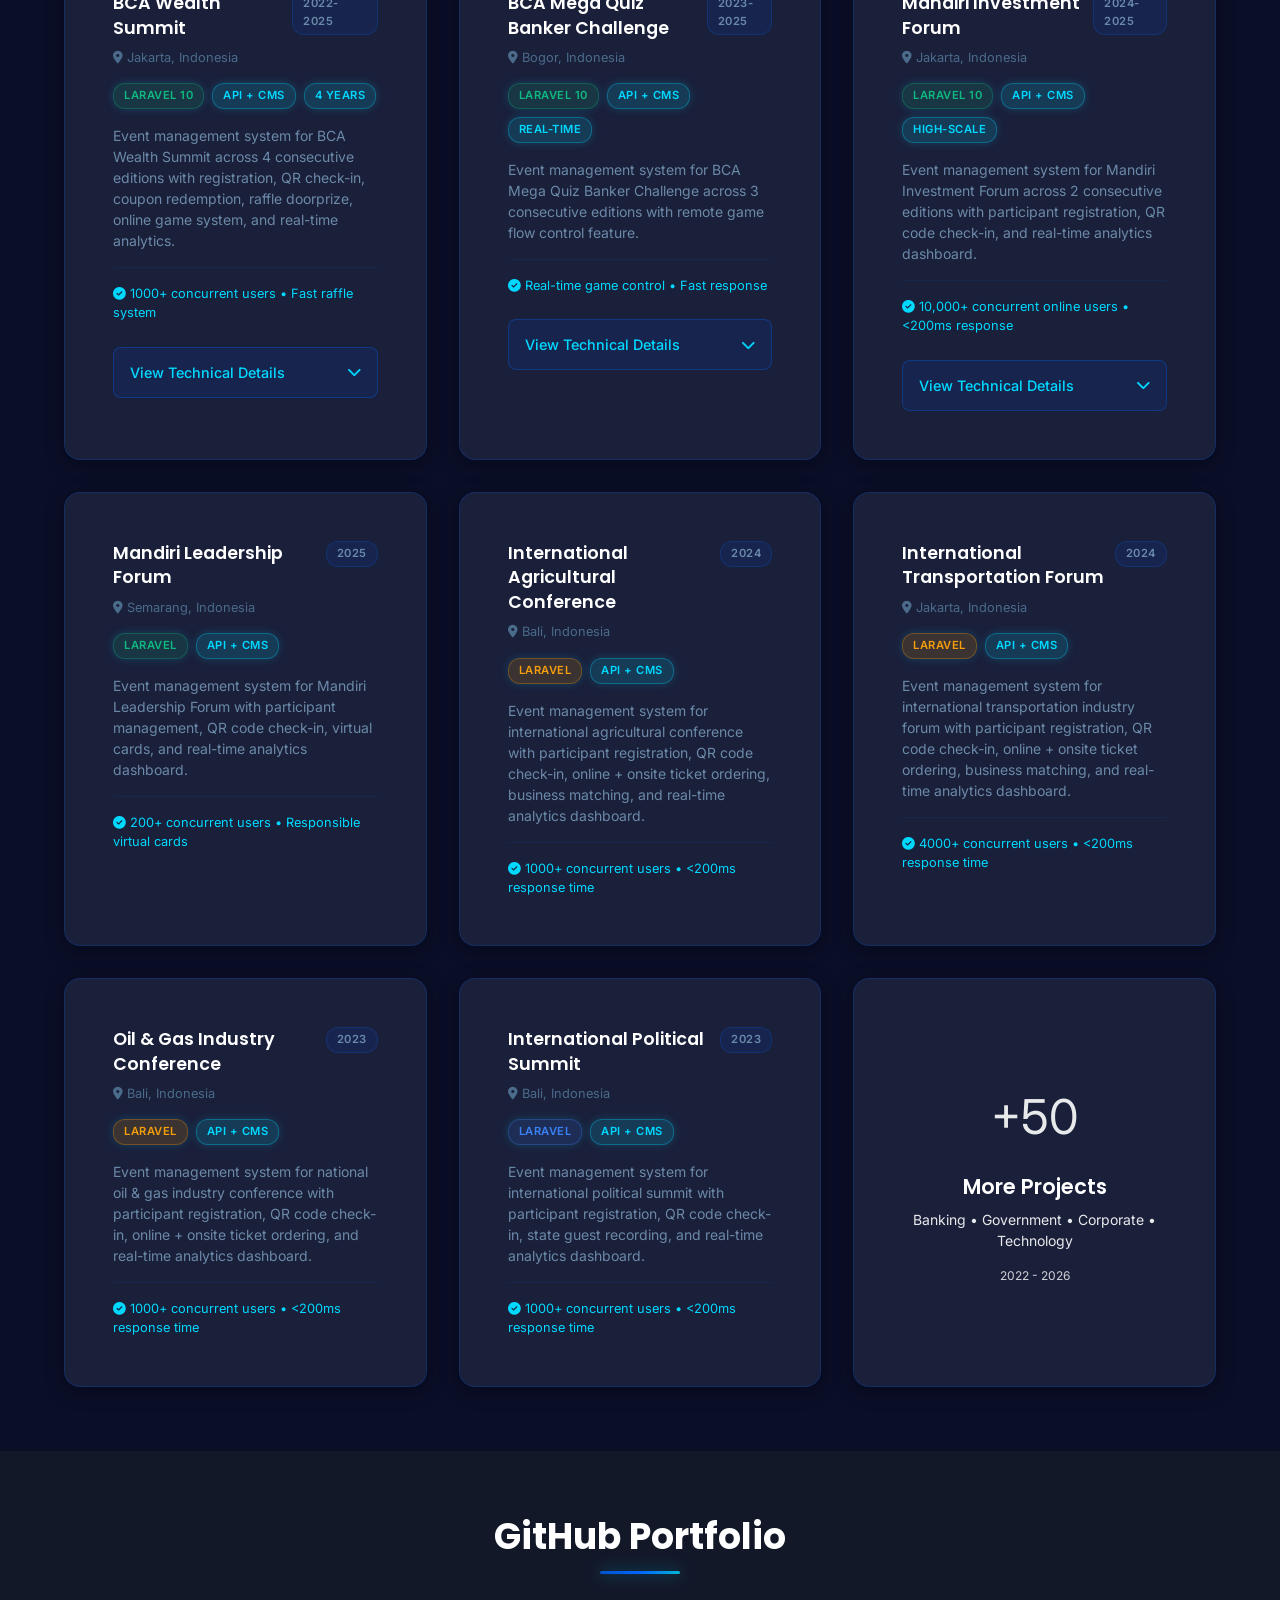
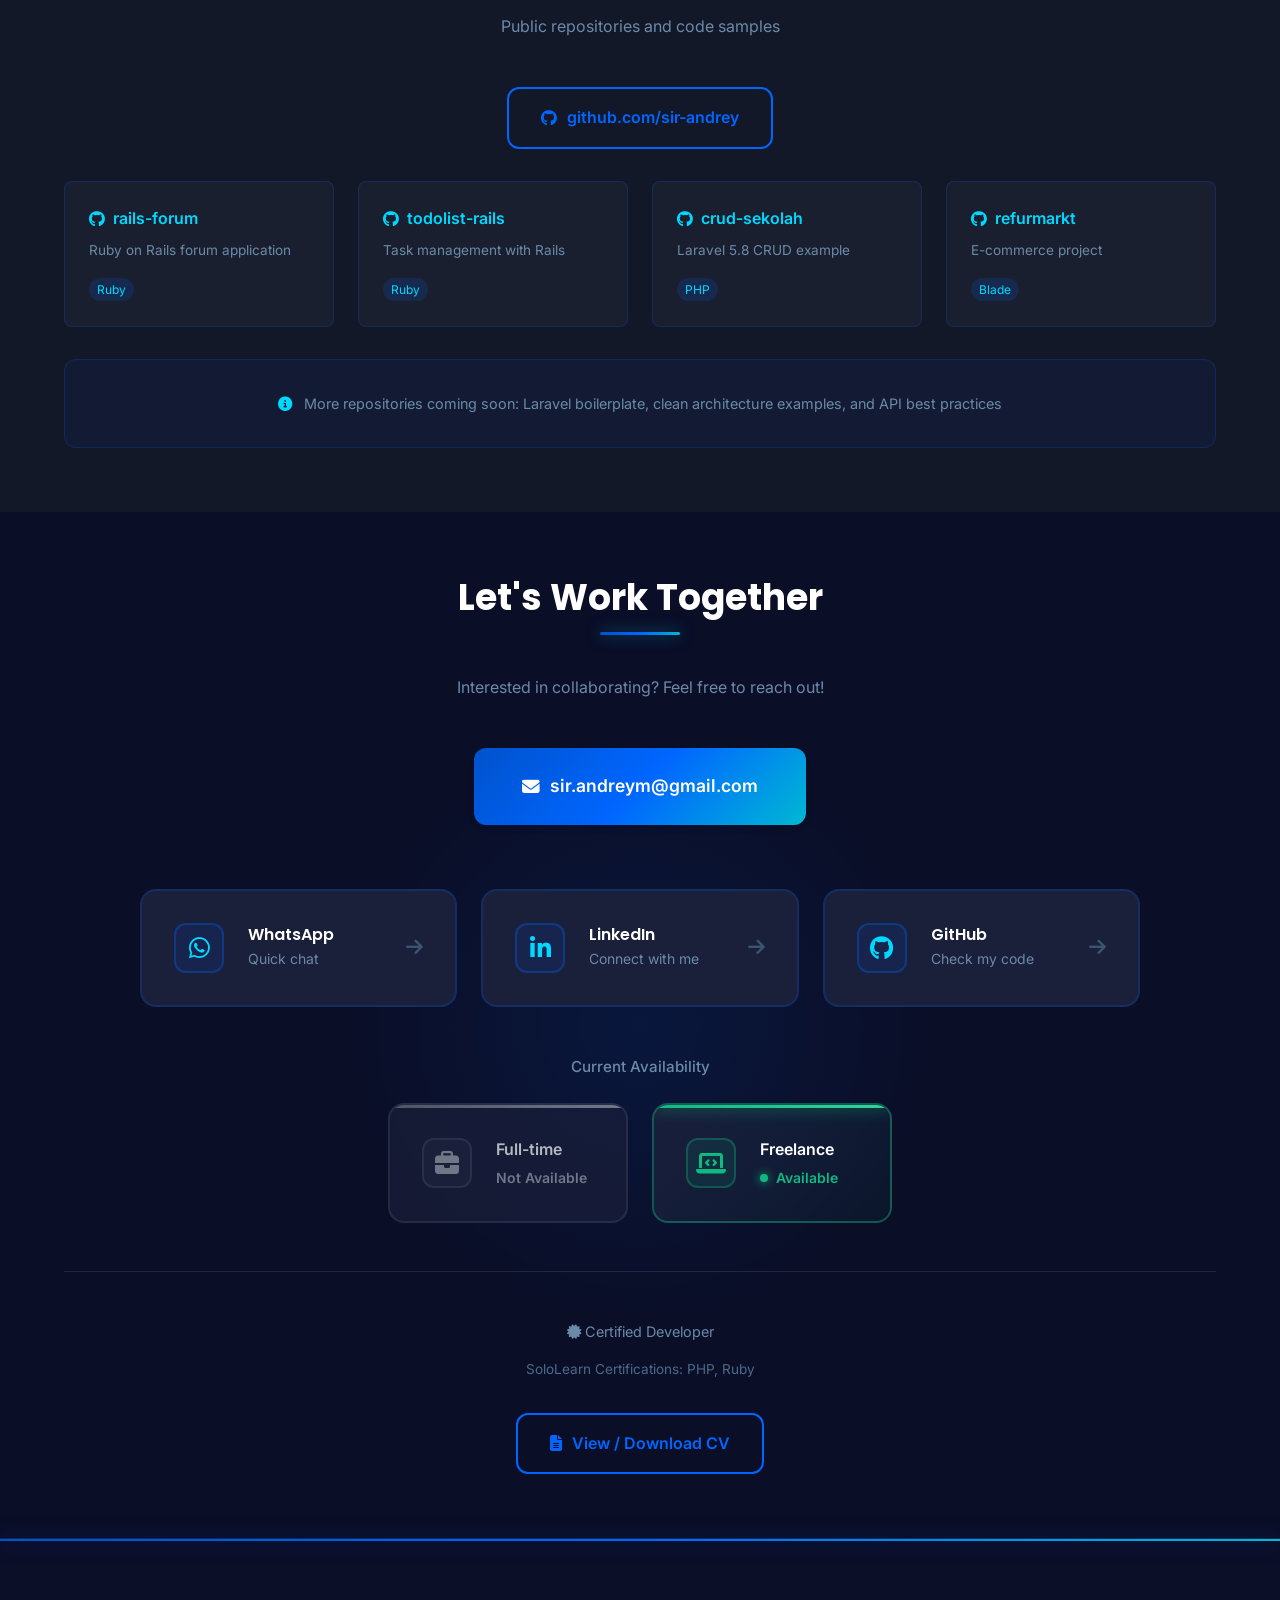
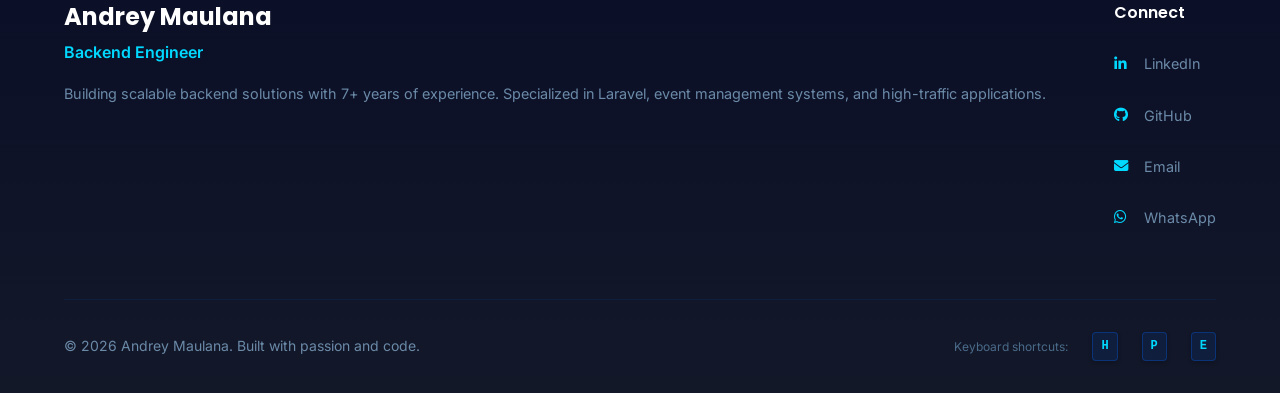
==== commit 4a6117db: "Replace PDF CV with HTML-based CV page" ====
--- a/index.html
+++ b/index.html
@@ -50,7 +50,7 @@
         <li><a href="#skills" class="nav-link">Skills</a></li>
         <li><a href="#projects" class="nav-link">Projects</a></li>
         <li><a href="#contact" class="nav-link">Contact</a></li>
-        <li><a href="assets/cv/Andrey-Maulana-CV.pdf" download class="nav-link" style="color: var(--electric-blue);"><i class="fas fa-download"></i> CV</a></li>
+        <li><a href="cv.html" target="_blank" class="nav-link" style="color: var(--electric-blue);"><i class="fas fa-file-alt"></i> CV</a></li>
       </ul>
       <button class="menu-toggle" aria-label="Toggle menu">
         <span></span>
@@ -1474,9 +1474,9 @@
           <p style="color: var(--gray-500); font-size: 0.85rem; margin-bottom: var(--spacing-lg);">
             SoloLearn Certifications: PHP, Ruby
           </p>
-          <a href="assets/cv/Andrey-Maulana-CV.pdf" download class="btn btn-outline" style="display: inline-flex; align-items: center; gap: 10px;">
-            <i class="fas fa-file-pdf"></i>
-            <span>Download Full CV (PDF)</span>
+          <a href="cv.html" target="_blank" class="btn btn-outline" style="display: inline-flex; align-items: center; gap: 10px;">
+            <i class="fas fa-file-alt"></i>
+            <span>View / Download CV</span>
           </a>
         </div>
 
